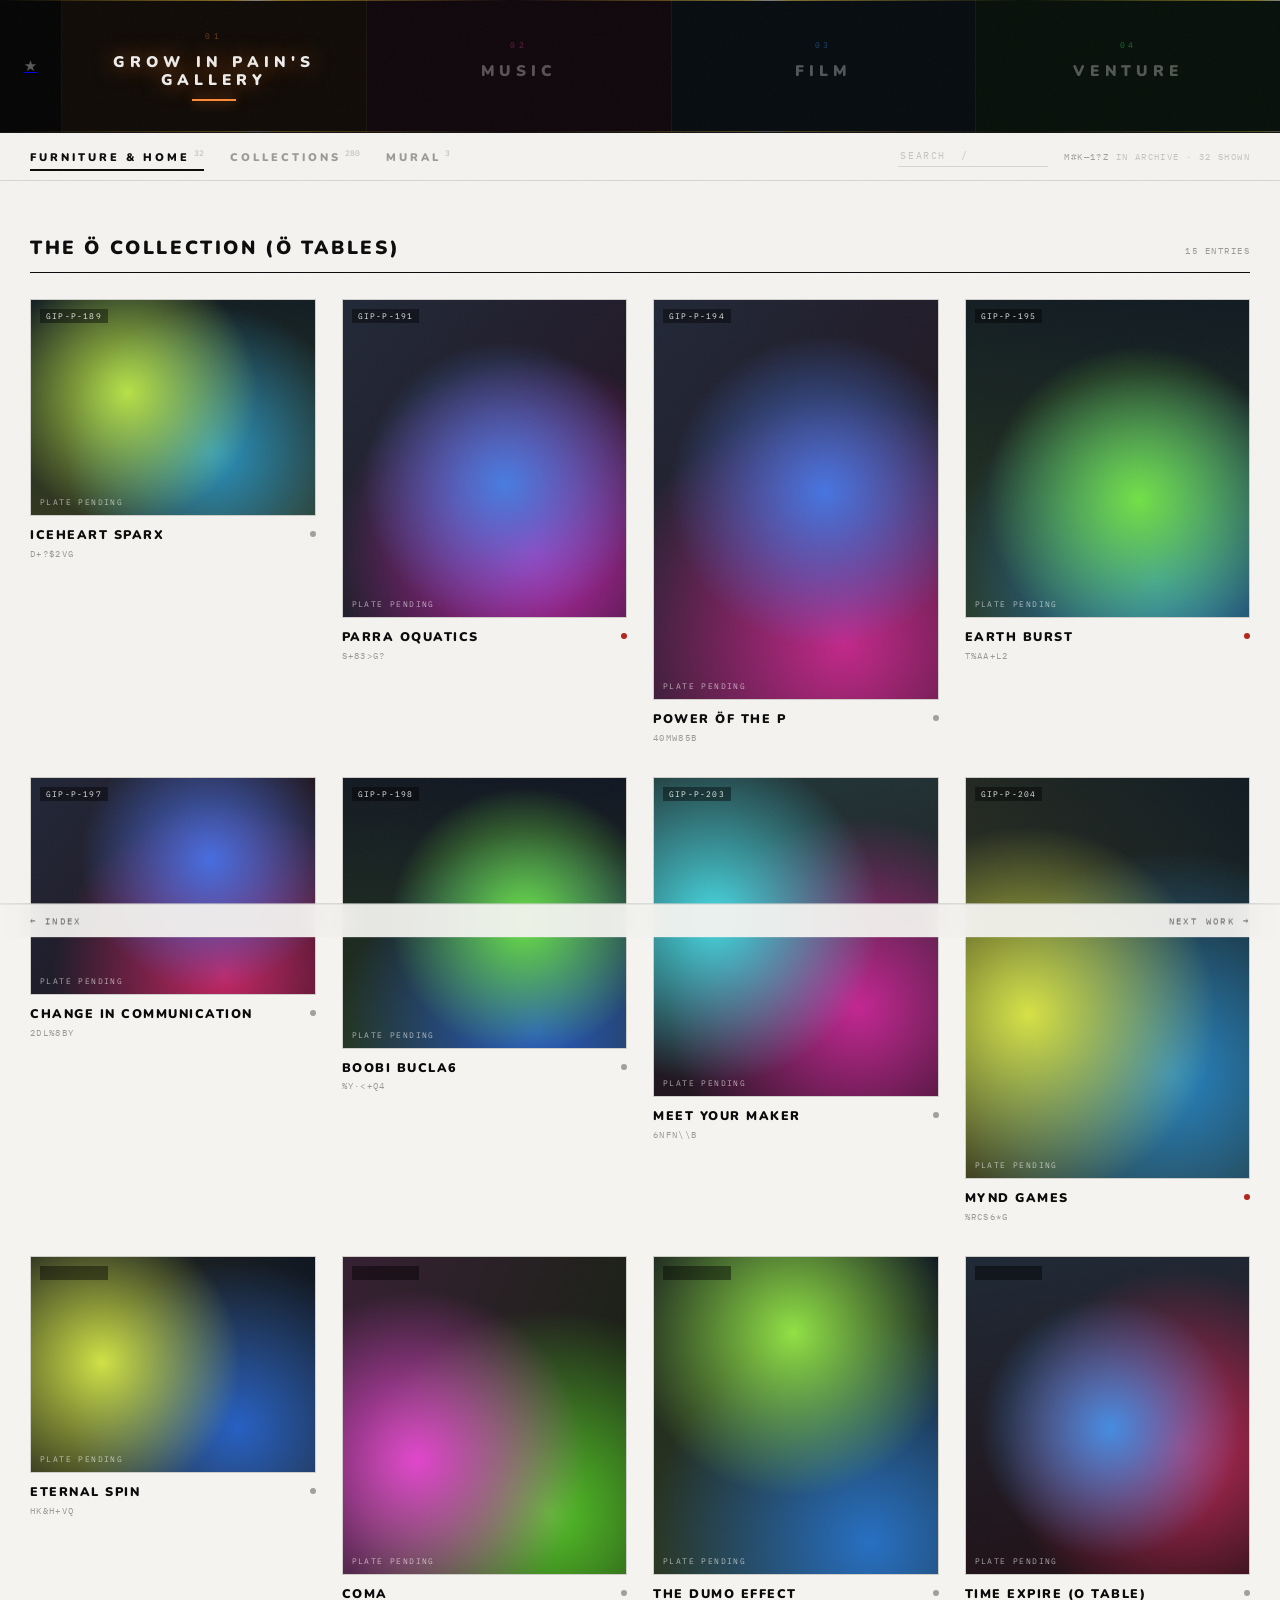
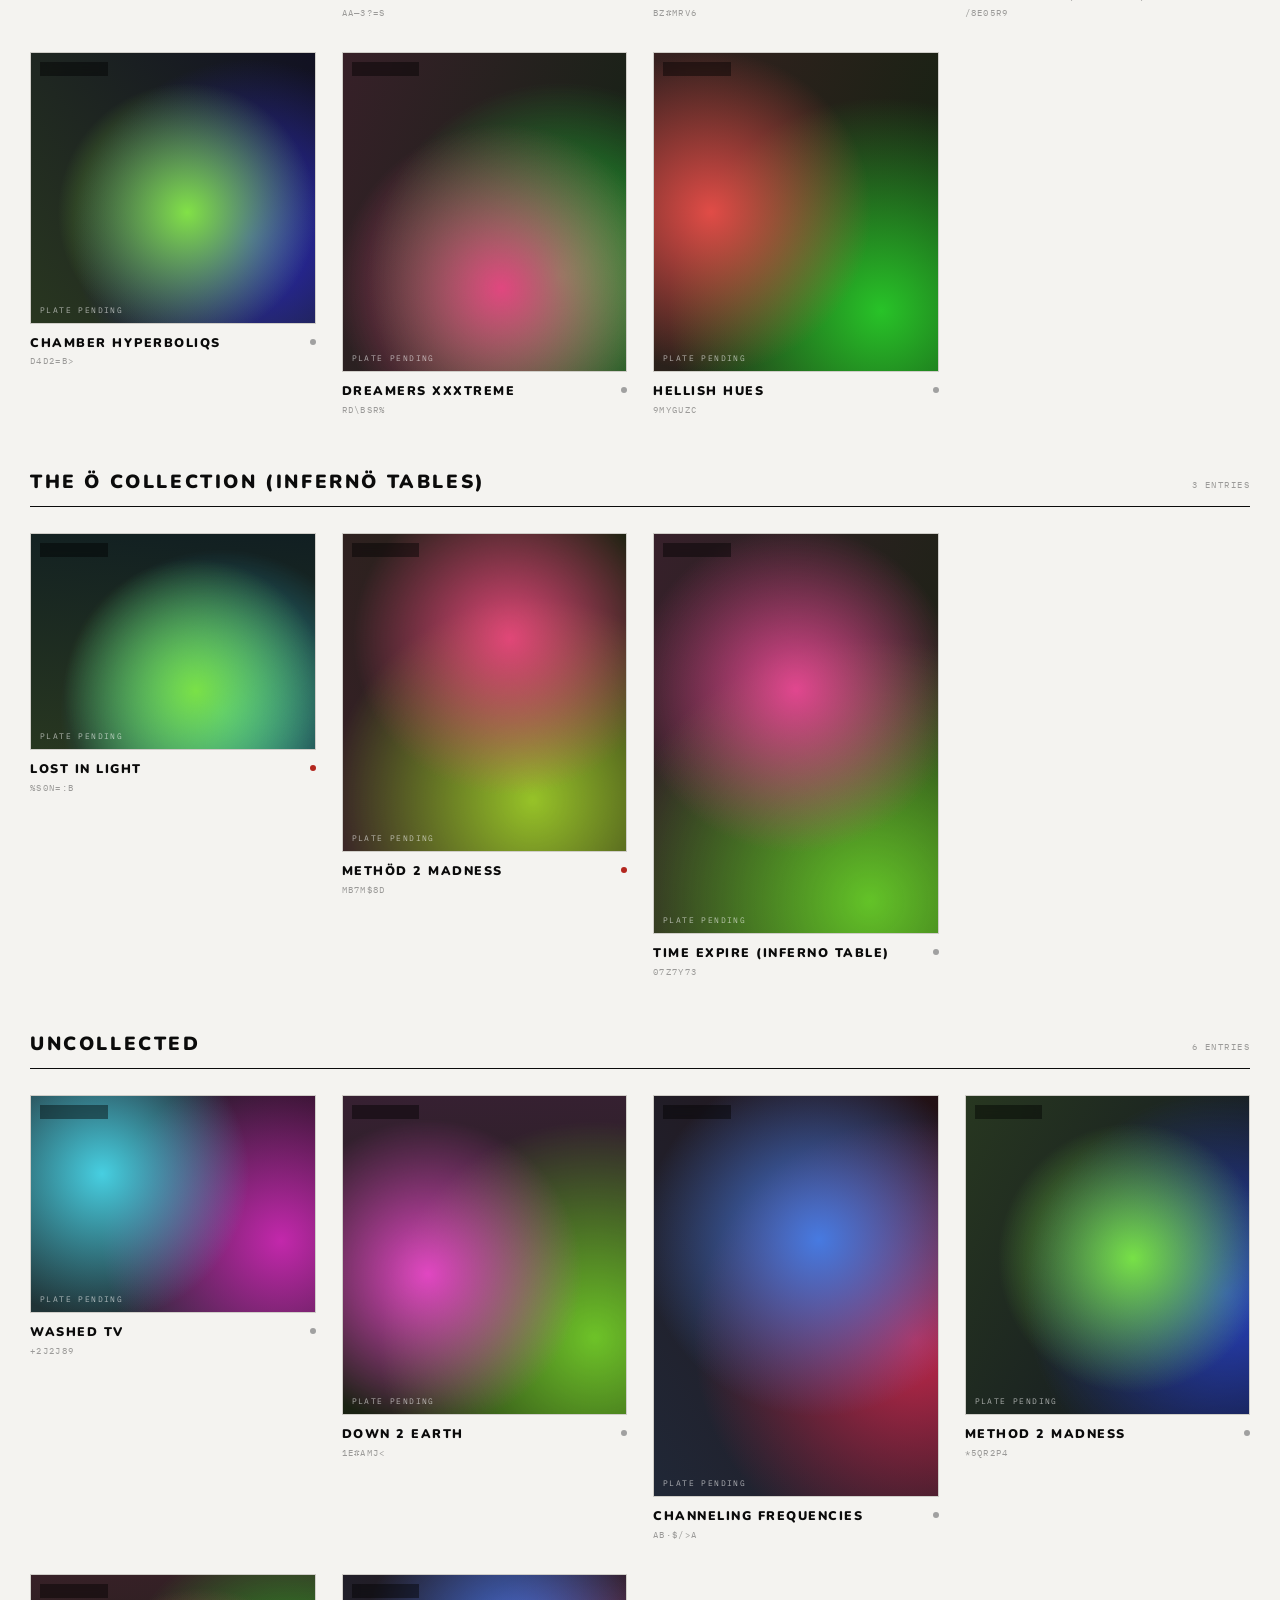
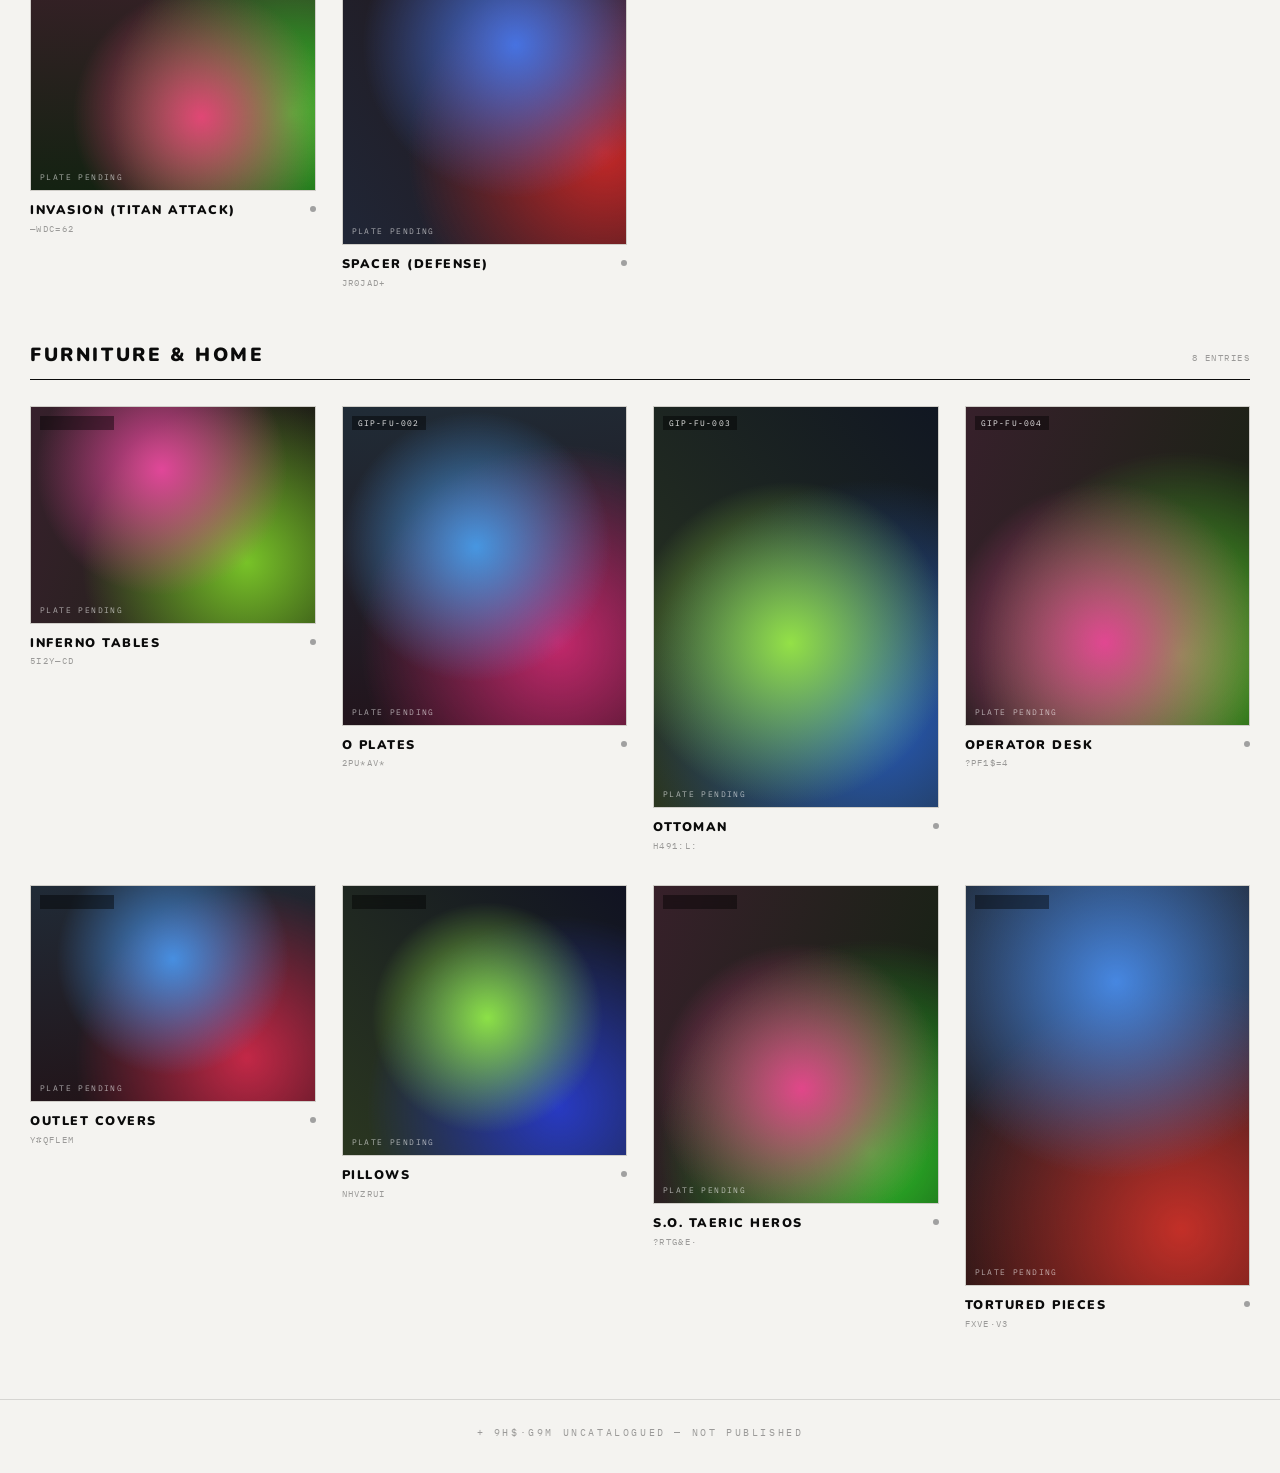
==== archive.html @ 35c2ad62 "Archive: load the real 304-work painting catalogue Replaces the folder-derived guesses with the actu" ====
<!DOCTYPE html>
<html lang="en">
<head>
<meta charset="UTF-8" />
<meta name="viewport" content="width=device-width, initial-scale=1.0"/>
<link rel="icon" type="image/svg+xml" href="data:image/svg+xml,<svg xmlns='http://www.w3.org/2000/svg' viewBox='0 0 100 100'><text y='.9em' font-size='90'>🦇</text></svg>">
<title>Stars* · Archive</title>
<link rel="preconnect" href="https://fonts.googleapis.com">
<link href="https://fonts.googleapis.com/css2?family=Nunito:wght@700;800;900&family=IBM+Plex+Mono:wght@400;500;600&display=swap" rel="stylesheet">
<style>
*,*::before,*::after{margin:0;padding:0;box-sizing:border-box}

:root{
  --paper:#f4f3f0; --paper-2:#eceae5;
  --ink:#0b0b0b; --ink-60:rgba(11,11,11,.6); --ink-38:rgba(11,11,11,.38);
  --ink-20:rgba(11,11,11,.2); --rule:rgba(11,11,11,.13);
  --black:#050505;
  --blue:#3b9eff; --orange:#ff8c3b; --sgreen:#39ff6e; --pink:#ff3b9a; --yellow:#ffd23b;
  --available:#0a7d3a; --sold:#b3261e; --personal:#0b0b0b;
  --nfs:#5d5d5d; --sealed:#6b4fd8; --unknown:#a0a0a0;
  --mono:'IBM Plex Mono',ui-monospace,SFMono-Regular,Menlo,Consolas,monospace;
  --sans:'Nunito',system-ui,sans-serif;
  /* Content cap — the band stays full-bleed, everything else is held to a
     readable measure so wide displays don't strand the grid in dead space. */
  --maxw:1720px;
}
html{scroll-behavior:smooth}
body{background:var(--paper);color:var(--ink);font-family:var(--sans);-webkit-font-smoothing:antialiased;overflow-x:hidden}
body::after{
  content:'';position:fixed;inset:0;z-index:9999;pointer-events:none;opacity:.035;
  background-image:url("data:image/svg+xml,%3Csvg xmlns='http://www.w3.org/2000/svg' width='140' height='140'%3E%3Cfilter id='n'%3E%3CfeTurbulence type='fractalNoise' baseFrequency='.85' numOctaves='3'/%3E%3C/filter%3E%3Crect width='140' height='140' filter='url(%23n)'/%3E%3C/svg%3E");
}
.mono{font-family:var(--mono);font-variant-ligatures:none}

/* ══════════════════════════════════════
   SECTION BAND — home-screen submenu language
══════════════════════════════════════ */
.band{
  position:sticky;top:0;z-index:500;display:flex;background:var(--black);
  border-bottom:1px solid rgba(255,255,255,.06);
}
.band::before,.band::after{
  content:'';position:absolute;left:0;right:0;height:1px;pointer-events:none;
  background:linear-gradient(90deg,transparent 0%,var(--yellow) 45%,rgba(255,255,255,.95) 50%,var(--yellow) 55%,transparent 100%);
  background-size:40% 100%;animation:trace 4s linear infinite;opacity:.5;
}
.band::before{top:0}
.band::after{bottom:0;animation-direction:reverse;opacity:.28}
@keyframes trace{0%{background-position:-60% 0}100%{background-position:160% 0}}

.bk{
  flex:1;height:132px;position:relative;cursor:pointer;overflow:hidden;
  display:flex;flex-direction:column;align-items:center;justify-content:center;
  border-right:1px solid rgba(255,255,255,.05);
  transition:flex .5s cubic-bezier(.16,1,.3,1),background .4s,box-shadow .4s,height .4s cubic-bezier(.16,1,.3,1);
}
.bk:last-child{border-right:none}
.bk:hover{flex:1.35}
.bk-home{flex:0 0 62px;border-right:1px solid rgba(255,255,255,.05)}
.bk-home:hover{flex:0 0 62px}
.bk-star{font-size:15px;color:rgba(255,255,255,.34);transition:color .3s,text-shadow .3s}
.bk-home:hover .bk-star{color:#fff;text-shadow:0 0 14px rgba(255,255,255,.7)}

.bk-num{
  font-family:var(--mono);font-size:8px;letter-spacing:3.4px;margin-bottom:9px;
  transition:opacity .3s,transform .4s;
}
.bk:hover .bk-num,.band.compact .bk-num{opacity:0;transform:translateY(-6px)}
.bk-title{
  font-family:var(--sans);font-weight:900;text-transform:uppercase;
  font-size:clamp(10px,1.25vw,17px);letter-spacing:clamp(2px,.42vw,6px);
  color:rgba(255,255,255,.3);text-align:center;padding:0 8px;line-height:1.2;
  transform:translateY(3px) scale(.96);
  transition:color .4s,text-shadow .4s,transform .4s,font-size .35s,letter-spacing .35s;
}
.bk:hover .bk-title{transform:none}
.bk-rule{
  width:0;height:2px;margin-top:11px;transition:width .45s cubic-bezier(.16,1,.3,1);
}
.bk:hover .bk-rule,.bk.on .bk-rule{width:44px}

.bk-node{position:absolute;width:5px;height:5px;border-radius:50%;opacity:0;transition:opacity .3s;pointer-events:none}
.bk:hover .bk-node{opacity:1;animation:nodePulse 1.4s ease-in-out infinite}
.bk-node.tl{top:10px;left:10px}.bk-node.tr{top:10px;right:10px}
.bk-node.bl{bottom:10px;left:10px}.bk-node.br{bottom:10px;right:10px}
@keyframes nodePulse{0%,100%{opacity:1;transform:scale(1)}50%{opacity:.25;transform:scale(.5)}}

/* per-section accents, mapped off the home palette */
.bk-gallery{background:rgba(255,140,59,.045)}
.bk-music  {background:rgba(255,59,154,.045)}
.bk-film   {background:rgba(59,158,255,.045)}
.bk-venture{background:rgba(57,255,110,.045)}
.bk-gallery:hover{background:rgba(255,140,59,.1);box-shadow:inset 0 0 60px rgba(255,140,59,.07),0 0 0 1px rgba(255,140,59,.26)}
.bk-music:hover  {background:rgba(255,59,154,.1);box-shadow:inset 0 0 60px rgba(255,59,154,.07),0 0 0 1px rgba(255,59,154,.26)}
.bk-film:hover   {background:rgba(59,158,255,.1);box-shadow:inset 0 0 60px rgba(59,158,255,.07),0 0 0 1px rgba(59,158,255,.26)}
.bk-venture:hover{background:rgba(57,255,110,.1);box-shadow:inset 0 0 60px rgba(57,255,110,.07),0 0 0 1px rgba(57,255,110,.26)}
.bk-gallery .bk-num,.bk-gallery .bk-node{color:rgba(255,140,59,.4);background:var(--orange);box-shadow:0 0 10px rgba(255,140,59,.6)}
.bk-music   .bk-num,.bk-music .bk-node  {color:rgba(255,59,154,.4);background:var(--pink);box-shadow:0 0 10px rgba(255,59,154,.6)}
.bk-film    .bk-num,.bk-film .bk-node   {color:rgba(59,158,255,.4);background:var(--blue);box-shadow:0 0 10px rgba(59,158,255,.6)}
.bk-venture .bk-num,.bk-venture .bk-node{color:rgba(57,255,110,.4);background:var(--sgreen);box-shadow:0 0 10px rgba(57,255,110,.6)}
.bk-num{background:none!important;box-shadow:none!important}
.bk-gallery .bk-rule{background:var(--orange);box-shadow:0 0 12px rgba(255,140,59,.7)}
.bk-music   .bk-rule{background:var(--pink);box-shadow:0 0 12px rgba(255,59,154,.7)}
.bk-film    .bk-rule{background:var(--blue);box-shadow:0 0 12px rgba(59,158,255,.7)}
.bk-venture .bk-rule{background:var(--sgreen);box-shadow:0 0 12px rgba(57,255,110,.7)}
.bk-gallery:hover .bk-title,.bk-gallery.on .bk-title{color:#fff;text-shadow:0 0 22px rgba(255,140,59,.65)}
.bk-music:hover   .bk-title,.bk-music.on .bk-title  {color:#fff;text-shadow:0 0 22px rgba(255,59,154,.65)}
.bk-film:hover    .bk-title,.bk-film.on .bk-title   {color:#fff;text-shadow:0 0 22px rgba(59,158,255,.65)}
.bk-venture:hover .bk-title,.bk-venture.on .bk-title{color:#fff;text-shadow:0 0 22px rgba(57,255,110,.65)}
.bk.on .bk-title{color:rgba(255,255,255,.92)}

/* collapsed while browsing */
.band.compact .bk{height:52px}
.band.compact .bk-title{font-size:clamp(9px,.85vw,11px);letter-spacing:clamp(1.6px,.3vw,3.4px);transform:none}
.band.compact .bk-rule{margin-top:6px}

/* ══════════════════════════════════════
   SUB-NAV
══════════════════════════════════════ */
.subnav{
  position:sticky;z-index:420;background:rgba(244,243,240,.94);
  backdrop-filter:blur(14px);-webkit-backdrop-filter:blur(14px);
  border-bottom:1px solid var(--rule);
  display:flex;align-items:center;gap:26px;flex-wrap:wrap;
  /* centred to the same measure as the content without needing a wrapper */
  padding:11px max(30px,calc((100% - var(--maxw))/2 + 30px));
}
.sn-tab{
  appearance:none;border:0;background:transparent;cursor:pointer;
  font-family:var(--sans);font-size:11px;font-weight:900;letter-spacing:3px;
  text-transform:uppercase;color:var(--ink-38);padding:4px 0;position:relative;transition:color .25s;
}
.sn-tab:hover{color:var(--ink-60)}
.sn-tab.on{color:var(--ink)}
.sn-tab.on::after{content:'';position:absolute;left:0;right:0;bottom:-2px;height:2px;background:var(--ink)}
.sn-tab .sn-n{font-family:var(--mono);font-size:8px;vertical-align:super;margin-left:4px;color:var(--ink-20);font-weight:500;letter-spacing:0}
.sn-right{margin-left:auto;display:flex;align-items:center;gap:16px}
#search{
  appearance:none;background:transparent;border:0;border-bottom:1px solid var(--rule);
  font-family:var(--mono);font-size:10px;letter-spacing:1.2px;color:var(--ink);
  padding:4px 2px;width:150px;outline:none;transition:border-color .25s;
}
#search:focus{border-bottom-color:var(--ink)}
#search::placeholder{color:var(--ink-20);text-transform:uppercase;letter-spacing:1.6px}
.sn-count{font-family:var(--mono);font-size:9px;letter-spacing:1.4px;color:var(--ink-20);text-transform:uppercase;white-space:nowrap}

/* ══════════════════════════════════════
   GALLERY GRID
══════════════════════════════════════ */
.view{display:none}
.view.on{display:block}
.collection-block{padding:0 30px;margin:54px auto 0;max-width:var(--maxw)}
.cb-head{display:flex;align-items:baseline;gap:16px;padding-bottom:11px;border-bottom:1px solid var(--ink);margin-bottom:26px}
.cb-title{font-size:19px;font-weight:900;letter-spacing:2.6px;text-transform:uppercase}
.cb-meta{font-family:var(--mono);font-size:9px;letter-spacing:1.5px;color:var(--ink-38);text-transform:uppercase;margin-left:auto;white-space:nowrap}
.grid{display:grid;grid-template-columns:repeat(12,1fr);gap:34px 26px;align-items:start}
.card{grid-column:span 3;cursor:pointer;position:relative;opacity:0;transform:translateY(18px);
  transition:opacity .7s cubic-bezier(.16,1,.3,1),transform .7s cubic-bezier(.16,1,.3,1)}
.card.in{opacity:1;transform:none}
.card-frame{position:relative;width:100%;overflow:hidden;background:var(--paper-2);border:1px solid var(--rule)}
.card-frame::before{content:'';display:block;padding-bottom:112%}
.card:nth-child(4n+1) .card-frame::before{padding-bottom:76%}
.card:nth-child(5n+3) .card-frame::before{padding-bottom:141%}
.card:nth-child(7n+6) .card-frame::before{padding-bottom:95%}
.card-ph{position:absolute;inset:0;transition:transform 1.1s cubic-bezier(.16,1,.3,1)}
.card:hover .card-ph{transform:scale(1.045)}
.card-img{position:absolute;inset:0;width:100%;height:100%;object-fit:cover;transition:transform 1.1s cubic-bezier(.16,1,.3,1),filter .5s;filter:grayscale(.18)}
.card:hover .card-img{transform:scale(1.045);filter:grayscale(0)}
.ph-tag{position:absolute;left:9px;bottom:8px;font-family:var(--mono);font-size:7.5px;letter-spacing:1.4px;color:rgba(255,255,255,.62);text-transform:uppercase}
.card-cat{position:absolute;top:9px;left:9px;font-family:var(--mono);font-size:8px;letter-spacing:1.2px;color:rgba(255,255,255,.9);background:rgba(0,0,0,.42);padding:2px 6px;backdrop-filter:blur(4px)}
.card-body{padding-top:11px;display:flex;align-items:flex-start;gap:10px}
.card-title{font-size:12.5px;font-weight:900;letter-spacing:1.5px;text-transform:uppercase;line-height:1.35;flex:1}
.card-sub{font-family:var(--mono);font-size:8.5px;letter-spacing:1.3px;color:var(--ink-38);text-transform:uppercase;margin-top:4px}
.dot{width:6px;height:6px;border-radius:50%;flex-shrink:0;margin-top:4px}
.s-available{background:var(--available)}.s-sold{background:var(--sold)}
.s-personal{background:var(--personal)}.s-nfs{background:var(--nfs)}
.s-sealed{background:var(--sealed)}.s-unknown{background:var(--unknown)}
.uncat{margin:70px auto 0;max-width:var(--maxw);padding:26px 30px 34px;border-top:1px solid var(--rule);text-align:center;
  font-family:var(--mono);font-size:10px;letter-spacing:2.6px;text-transform:uppercase;color:var(--ink-38)}
.uncat b{color:var(--ink);font-weight:600}
.empty{padding:90px 30px;text-align:center;font-family:var(--mono);font-size:11px;letter-spacing:2.4px;text-transform:uppercase;color:var(--ink-38)}

/* ══════════════════════════════════════
   MUSIC
══════════════════════════════════════ */
.m-wrap{padding:0 30px 60px;max-width:var(--maxw);margin:0 auto}
.m-head{margin-top:54px;padding-bottom:11px;border-bottom:1px solid var(--ink);display:flex;align-items:baseline;gap:14px}
.m-head h2{font-size:19px;font-weight:900;letter-spacing:2.6px;text-transform:uppercase}
.m-head span{font-family:var(--mono);font-size:9px;letter-spacing:1.5px;color:var(--ink-38);text-transform:uppercase;margin-left:auto}
.m-grid{display:grid;grid-template-columns:repeat(auto-fill,minmax(230px,1fr));gap:28px 22px;margin-top:26px}
.rel{cursor:pointer;opacity:0;transform:translateY(16px);
  transition:opacity .7s cubic-bezier(.16,1,.3,1),transform .7s cubic-bezier(.16,1,.3,1)}
.rel.in{opacity:1;transform:none}
.rel-art{position:relative;width:100%;overflow:hidden;background:var(--paper-2);border:1px solid var(--rule)}
.rel-art::before{content:'';display:block;padding-bottom:100%}
.rel-art img{position:absolute;inset:0;width:100%;height:100%;object-fit:cover;transition:transform 1s cubic-bezier(.16,1,.3,1),filter .45s;filter:grayscale(.2)}
.rel:hover .rel-art img{transform:scale(1.05);filter:grayscale(0)}
.rel-ov{position:absolute;inset:0;background:rgba(0,0,0,.55);opacity:0;transition:opacity .35s;
  display:flex;align-items:center;justify-content:center;backdrop-filter:blur(2px)}
.rel:hover .rel-ov{opacity:1}
.rel-cta{font-family:var(--mono);font-size:9.5px;letter-spacing:2.6px;color:#fff;text-transform:uppercase}
.rel-body{padding-top:11px;display:flex;align-items:flex-start;gap:9px}
.rel-t{font-size:12.5px;font-weight:900;letter-spacing:1.2px;text-transform:uppercase;line-height:1.35;flex:1}
.rel-s{font-family:var(--mono);font-size:8.5px;letter-spacing:1.3px;color:var(--ink-38);text-transform:uppercase;margin-top:4px}
/* featured player */
.feat{margin-top:24px}
.feat-frame{position:relative;width:100%;background:#000;border:1px solid var(--rule);overflow:hidden}
.feat-frame::before{content:'';display:block;padding-bottom:56.25%}
.feat-frame iframe{position:absolute;inset:0;width:100%;height:100%;border:0}
.feat-body{display:flex;align-items:flex-end;gap:20px;padding-top:14px;flex-wrap:wrap}
.feat-t{font-size:clamp(18px,2.2vw,28px);font-weight:900;letter-spacing:1.6px;text-transform:uppercase;line-height:1.1}
.feat-s{font-family:var(--mono);font-size:9.5px;letter-spacing:2px;color:var(--ink-38);text-transform:uppercase;margin-top:7px}
.feat-out{text-decoration:none;border:1px solid var(--ink);color:var(--ink);padding:10px 18px;
  font-size:9.5px;letter-spacing:2.4px;text-transform:uppercase;white-space:nowrap;transition:all .25s}
.feat-out:hover{background:var(--ink);color:var(--paper)}
.rel-art.vid::before{padding-bottom:56.25%}

/* ══════════════════════════════════════
   FILM — video-led
══════════════════════════════════════ */
.f-wrap{padding:0 30px 70px;max-width:var(--maxw);margin:0 auto}
.f-lead{margin-top:44px;cursor:pointer;opacity:0;transform:translateY(18px);
  transition:opacity .8s cubic-bezier(.16,1,.3,1),transform .8s cubic-bezier(.16,1,.3,1)}
.f-lead.in{opacity:1;transform:none}
.f-screen{position:relative;width:100%;overflow:hidden;background:#000;border:1px solid var(--rule)}
.f-screen::before{content:'';display:block;padding-bottom:46%}
.f-screen .ph{position:absolute;inset:0;transition:transform 1.2s cubic-bezier(.16,1,.3,1)}
.f-lead:hover .f-screen .ph{transform:scale(1.03)}
.f-screen::after{content:'';position:absolute;inset:0;pointer-events:none;
  background:linear-gradient(180deg,rgba(0,0,0,.1) 0%,transparent 34%,rgba(0,0,0,.72) 100%)}
.f-play{position:absolute;left:50%;top:50%;transform:translate(-50%,-50%);z-index:3;
  width:66px;height:66px;border-radius:50%;border:1px solid rgba(255,255,255,.6);
  display:flex;align-items:center;justify-content:center;color:#fff;font-size:15px;
  backdrop-filter:blur(3px);background:rgba(0,0,0,.22);transition:transform .35s,background .35s}
.f-lead:hover .f-play{transform:translate(-50%,-50%) scale(1.09);background:rgba(0,0,0,.4)}
.f-cap{position:absolute;left:26px;right:26px;bottom:22px;z-index:3;display:flex;align-items:flex-end;gap:18px;flex-wrap:wrap}
.f-cap-t{font-size:clamp(20px,2.6vw,34px);font-weight:900;letter-spacing:1.4px;text-transform:uppercase;color:#fff;line-height:1.05;text-shadow:0 2px 26px rgba(0,0,0,.6)}
.f-cap-s{font-family:var(--mono);font-size:9px;letter-spacing:2.2px;color:rgba(255,255,255,.66);text-transform:uppercase;margin-top:8px}
.f-rows{margin-top:44px;border-top:1px solid var(--ink)}
.f-row{display:grid;grid-template-columns:230px 1fr auto;gap:22px;align-items:center;
  padding:16px 0;border-bottom:1px solid var(--rule);cursor:pointer;
  opacity:0;transform:translateY(14px);
  transition:opacity .7s cubic-bezier(.16,1,.3,1),transform .7s cubic-bezier(.16,1,.3,1),background .3s}
.f-row.in{opacity:1;transform:none}
.f-row:hover{background:rgba(11,11,11,.03)}
.f-thumb{position:relative;width:100%;overflow:hidden;background:#000;border:1px solid var(--rule)}
.f-thumb::before{content:'';display:block;padding-bottom:56.25%}
.f-thumb .ph{position:absolute;inset:0;transition:transform 1s cubic-bezier(.16,1,.3,1)}
.f-row:hover .f-thumb .ph{transform:scale(1.06)}
.f-meta-t{font-size:15px;font-weight:900;letter-spacing:1.8px;text-transform:uppercase;line-height:1.3}
.f-meta-s{font-family:var(--mono);font-size:9px;letter-spacing:1.6px;color:var(--ink-38);text-transform:uppercase;margin-top:6px}
.f-id{font-family:var(--mono);font-size:8.5px;letter-spacing:1.4px;color:var(--ink-20);white-space:nowrap}
@media(max-width:640px){
  .f-row{grid-template-columns:120px 1fr;gap:14px}
  .f-id{display:none}
  .f-wrap{padding-left:18px;padding-right:18px}
}

.vid-slot{
  border:1px dashed var(--rule);display:flex;align-items:center;justify-content:center;
  text-align:center;padding:34px 18px;font-family:var(--mono);font-size:9px;
  letter-spacing:1.8px;text-transform:uppercase;color:var(--ink-20);min-height:150px;
}
.m-out{
  margin-top:30px;display:inline-flex;align-items:center;gap:10px;text-decoration:none;
  border:1px solid var(--ink);color:var(--ink);padding:12px 22px;
  font-family:var(--mono);font-size:10px;letter-spacing:2.6px;text-transform:uppercase;transition:all .25s;
}
.m-out:hover{background:var(--ink);color:var(--paper)}

/* ══════════════════════════════════════
   VENTURE — dark landing
══════════════════════════════════════ */
#view-venture{background:var(--black);color:#f0f0f0;min-height:100vh}
.v-hero{padding:100px 30px 74px;text-align:center;position:relative;overflow:hidden;border-bottom:1px solid rgba(255,255,255,.07)}
.v-hero::before{content:'';position:absolute;inset:0;
  background:radial-gradient(ellipse at 50% 0%,rgba(57,255,110,.11) 0%,transparent 62%);pointer-events:none}
.v-kicker{font-family:var(--mono);font-size:9px;letter-spacing:5px;color:rgba(57,255,110,.7);text-transform:uppercase;margin-bottom:20px}
.v-name{font-size:clamp(30px,7vw,86px);font-weight:900;letter-spacing:clamp(2px,.9vw,12px);text-transform:uppercase;line-height:.98;color:#fff;
  text-shadow:0 0 46px rgba(57,255,110,.28)}
.v-sub{font-family:var(--mono);font-size:10px;letter-spacing:3.4px;color:rgba(255,255,255,.34);text-transform:uppercase;margin-top:20px}
.v-stat{max-width:600px;margin:36px auto 0;font-family:var(--mono);font-size:12px;line-height:2;color:rgba(255,255,255,.5)}
.v-lines{padding:70px 30px 30px;max-width:var(--maxw);margin:0 auto}
.v-lines-h{display:flex;align-items:baseline;gap:14px;padding-bottom:11px;border-bottom:1px solid rgba(255,255,255,.16);margin-bottom:30px}
.v-lines-h h2{font-size:17px;font-weight:900;letter-spacing:3px;text-transform:uppercase;color:#fff}
.v-lines-h span{font-family:var(--mono);font-size:9px;letter-spacing:1.6px;color:rgba(255,255,255,.3);text-transform:uppercase;margin-left:auto}
.v-grid{display:grid;grid-template-columns:repeat(auto-fill,minmax(220px,1fr));gap:16px}
.v-line{
  position:relative;border:1px solid rgba(255,255,255,.1);padding:26px 20px;cursor:pointer;overflow:hidden;
  transition:border-color .35s,background .35s,transform .35s cubic-bezier(.16,1,.3,1);
  opacity:0;transform:translateY(16px);
}
.v-line.in{opacity:1;transform:none}
.v-line:hover{border-color:rgba(57,255,110,.5);background:rgba(57,255,110,.05);transform:translateY(-3px)}
.v-line-n{font-family:var(--mono);font-size:8px;letter-spacing:2.4px;color:rgba(57,255,110,.45);margin-bottom:12px}
.v-line-t{font-size:15px;font-weight:900;letter-spacing:2px;text-transform:uppercase;color:rgba(255,255,255,.86);line-height:1.25}
.v-line-s{font-family:var(--mono);font-size:8.5px;letter-spacing:1.4px;color:rgba(255,255,255,.28);text-transform:uppercase;margin-top:9px}
.v-foot{padding:60px 30px 90px;text-align:center;border-top:1px solid rgba(255,255,255,.07);margin-top:56px}
.v-foot-k{font-family:var(--mono);font-size:9px;letter-spacing:3.4px;color:rgba(255,255,255,.3);text-transform:uppercase;margin-bottom:18px}
.v-cta{
  appearance:none;cursor:pointer;background:transparent;border:1px solid rgba(57,255,110,.55);color:var(--sgreen);
  font-family:var(--mono);font-size:11px;letter-spacing:3.4px;text-transform:uppercase;padding:15px 34px;transition:all .28s;
}
.v-cta:hover{background:rgba(57,255,110,.1);box-shadow:0 0 30px rgba(57,255,110,.24)}

/* ══════════════════════════════════════
   WORK VIEW
══════════════════════════════════════ */
.work{min-height:100vh;padding:0 0 40px;border-bottom:1px solid var(--rule);
  display:grid;grid-template-columns:1fr 330px;max-width:var(--maxw);margin:0 auto}
.work-plates{padding:44px 34px 0 30px;display:flex;flex-direction:column;gap:26px}
.plate{width:100%;background:var(--paper-2);border:1px solid var(--rule);position:relative;overflow:hidden;
  opacity:0;transform:translateY(26px);
  transition:opacity .9s cubic-bezier(.16,1,.3,1),transform .9s cubic-bezier(.16,1,.3,1)}
.plate.in{opacity:1;transform:none}
.plate::before{content:'';display:block;padding-bottom:74%}
.plate.tall::before{padding-bottom:128%}
.plate-ph{position:absolute;inset:0}
.plate-n{position:absolute;left:12px;bottom:10px;font-family:var(--mono);font-size:8px;letter-spacing:1.6px;color:rgba(255,255,255,.6);text-transform:uppercase}
.dossier{position:sticky;top:150px;padding:44px 30px 0 0;align-self:start;max-height:calc(100vh - 165px);overflow-y:auto;scrollbar-width:thin}
.dossier::-webkit-scrollbar{width:3px}
.dossier::-webkit-scrollbar-thumb{background:var(--ink-20)}
.d-cat{font-family:var(--mono);font-size:9px;letter-spacing:2.4px;color:var(--ink-38);text-transform:uppercase;margin-bottom:12px}
.d-title{font-size:30px;font-weight:900;letter-spacing:1.2px;text-transform:uppercase;line-height:1.06;margin-bottom:7px}
.d-series{font-family:var(--mono);font-size:9.5px;letter-spacing:2px;color:var(--ink-60);text-transform:uppercase;margin-bottom:24px}
.d-status{display:inline-flex;align-items:center;gap:8px;margin-bottom:26px;font-family:var(--mono);font-size:9px;
  letter-spacing:2px;text-transform:uppercase;border:1px solid var(--rule);padding:5px 12px;border-radius:40px}
.d-rows{border-top:1px solid var(--ink)}
.d-row{display:grid;grid-template-columns:96px 1fr;gap:12px;padding:9px 0;border-bottom:1px solid var(--rule);align-items:baseline}
.d-k{font-family:var(--mono);font-size:8px;letter-spacing:1.6px;color:var(--ink-38);text-transform:uppercase}
.d-v{font-family:var(--mono);font-size:10.5px;letter-spacing:.9px;color:var(--ink);word-break:break-word}
.d-v.is-unknown{color:var(--unknown)}
.d-v.is-sealed{color:var(--sealed)}
.d-contrib{margin-top:26px;padding-top:16px;border-top:1px solid var(--rule)}
.d-contrib-k{font-family:var(--mono);font-size:8px;letter-spacing:1.8px;color:var(--ink-38);text-transform:uppercase;margin-bottom:9px}
.d-contrib-list{display:flex;flex-wrap:wrap;gap:6px}
.contrib{font-family:var(--mono);font-size:9px;letter-spacing:1.1px;border:1px solid var(--rule);padding:3px 9px;border-radius:40px;color:var(--ink-60)}
.d-inquire{margin-top:30px;width:100%;appearance:none;cursor:pointer;background:var(--ink);color:var(--paper);
  border:1px solid var(--ink);font-family:var(--mono);font-size:10px;letter-spacing:3.4px;text-transform:uppercase;padding:14px;transition:all .25s}
.d-inquire:hover{background:transparent;color:var(--ink)}
.scroll-hint{grid-column:1/-1;text-align:center;padding:26px 0 0;font-family:var(--mono);font-size:8.5px;letter-spacing:2.6px;color:var(--ink-20);text-transform:uppercase}
.loading{padding:60px;text-align:center;font-family:var(--mono);font-size:9px;letter-spacing:3px;color:var(--ink-38);text-transform:uppercase}
.backbar{position:fixed;left:0;right:0;bottom:0;z-index:380;display:flex;align-items:center;justify-content:space-between;gap:14px;
  padding:11px 30px;background:rgba(244,243,240,.94);backdrop-filter:blur(14px);-webkit-backdrop-filter:blur(14px);
  border-top:1px solid var(--rule);transform:translateY(110%);transition:transform .45s cubic-bezier(.16,1,.3,1)}
body.in-work .backbar{transform:none}
.bb-btn{appearance:none;border:0;background:transparent;cursor:pointer;font-family:var(--mono);font-size:9px;letter-spacing:2.4px;text-transform:uppercase;color:var(--ink-60);transition:color .2s}
.bb-btn:hover{color:var(--ink)}
.bb-pos{font-family:var(--mono);font-size:9px;letter-spacing:1.8px;color:var(--ink-38)}

/* ══════════════════════════════════════
   INQUIRY
══════════════════════════════════════ */
.inq-ov{position:fixed;inset:0;z-index:900;display:flex;align-items:center;justify-content:center;
  background:rgba(244,243,240,.86);backdrop-filter:blur(16px);-webkit-backdrop-filter:blur(16px);
  opacity:0;pointer-events:none;transition:opacity .4s;padding:20px}
.inq-ov.on{opacity:1;pointer-events:auto}
.inq{width:430px;max-width:100%;max-height:90vh;overflow-y:auto;background:var(--paper);border:1px solid var(--ink);padding:34px 32px;
  animation:inqIn .55s cubic-bezier(.16,1,.3,1) both}
@keyframes inqIn{from{opacity:0;transform:translateY(18px) scale(.985)}to{opacity:1;transform:none}}
.inq-k{font-family:var(--mono);font-size:8.5px;letter-spacing:2.4px;color:var(--ink-38);text-transform:uppercase;margin-bottom:8px}
.inq-title{font-size:19px;font-weight:900;letter-spacing:2px;text-transform:uppercase;margin-bottom:5px}
.inq-ref{font-family:var(--mono);font-size:9.5px;letter-spacing:1.6px;color:var(--ink-60);margin-bottom:22px}
.inq-f{display:flex;flex-direction:column;gap:12px}
.inq-in,.inq-ta{width:100%;appearance:none;background:transparent;border:1px solid var(--rule);
  font-family:var(--mono);font-size:11px;letter-spacing:.6px;color:var(--ink);padding:11px 13px;outline:none;transition:border-color .25s}
.inq-in:focus,.inq-ta:focus{border-color:var(--ink)}
.inq-in::placeholder,.inq-ta::placeholder{color:var(--ink-20);text-transform:uppercase;font-size:9.5px;letter-spacing:1.4px}
.inq-ta{resize:vertical;min-height:82px}
@media(max-width:768px){.inq-in,.inq-ta{font-size:16px}}
.inq-send{appearance:none;cursor:pointer;background:var(--ink);color:var(--paper);border:1px solid var(--ink);
  font-family:var(--mono);font-size:10px;letter-spacing:3.2px;text-transform:uppercase;padding:13px;transition:all .25s;margin-top:4px}
.inq-send:hover{background:transparent;color:var(--ink)}
.inq-alt{margin-top:22px;padding-top:18px;border-top:1px solid var(--rule);text-align:center}
.inq-alt-k{font-family:var(--mono);font-size:8px;letter-spacing:2.2px;color:var(--ink-38);text-transform:uppercase;margin-bottom:9px}
.inq-tel{font-family:var(--mono);font-size:15px;letter-spacing:2.4px;color:var(--ink);text-decoration:none;font-weight:500;display:inline-block}
.inq-tel:hover{border-bottom:1px solid var(--ink)}
.inq-alt-sub{font-family:var(--mono);font-size:8px;letter-spacing:1.6px;color:var(--ink-20);text-transform:uppercase;margin-top:7px}
.inq-close{display:block;margin:20px auto 0;appearance:none;border:0;background:transparent;cursor:pointer;
  font-family:var(--mono);font-size:8.5px;letter-spacing:2.6px;text-transform:uppercase;color:var(--ink-20);transition:color .2s}
.inq-close:hover{color:var(--ink-60)}
.inq-done{display:none;text-align:center;padding:16px 0}
.inq-done-t{font-size:17px;font-weight:900;letter-spacing:2.4px;text-transform:uppercase;margin-bottom:8px}
.inq-done-s{font-family:var(--mono);font-size:9px;letter-spacing:1.8px;color:var(--ink-38);text-transform:uppercase}

/* ══════════════════════════════════════
   RESPONSIVE
══════════════════════════════════════ */
@media(max-width:1080px){
  .card{grid-column:span 4}
  .work{grid-template-columns:1fr}
  .dossier{position:static;max-height:none;padding:26px 30px 0;overflow:visible}
}
@media(max-width:640px){
  .bk{height:96px}
  .bk-home{flex:0 0 44px}.bk-home:hover{flex:0 0 44px}
  .band.compact .bk{height:46px}
  .subnav{padding:9px 18px;gap:16px}
  .sn-right{width:100%;margin-left:0}
  #search{width:100%}
  .collection-block{padding:0 18px;margin-top:38px}
  .grid{gap:24px 14px}
  .card,.card:nth-child(4n+1),.card:nth-child(5n+3){grid-column:span 6}
  .work-plates{padding:30px 18px 0}
  .dossier{padding:22px 18px 0}
  .d-title{font-size:23px}
  .backbar{padding:10px 18px}
  .m-wrap,.v-lines{padding-left:18px;padding-right:18px}
}
@media(prefers-reduced-motion:reduce){
  *{animation-duration:.01ms!important;transition-duration:.01ms!important}
  html{scroll-behavior:auto}
}
</style>
</head>
<body>

<nav class="band" id="band">
  <a class="bk bk-home" href="/home" aria-label="Home"><span class="bk-star">★</span></a>
</nav>

<div class="subnav" id="subnav">
  <div id="sn-tabs" style="display:flex;gap:26px;flex-wrap:wrap"></div>
  <div class="sn-right">
    <input id="search" type="text" placeholder="Search  /" autocomplete="off" spellcheck="false">
    <span class="sn-count mono" id="sn-count"></span>
  </div>
</div>

<main>
  <section class="view on" id="view-gallery"></section>
  <section class="view"    id="view-music"></section>
  <section class="view"    id="view-film"></section>
  <section class="view"    id="view-venture"></section>
  <section class="view"    id="view-work"></section>
</main>

<div class="backbar">
  <button class="bb-btn" id="bb-back">← Index</button>
  <span class="bb-pos mono" id="bb-pos"></span>
  <button class="bb-btn" id="bb-next">Next Work →</button>
</div>

<div class="inq-ov" id="inq-ov">
  <div class="inq">
    <div id="inq-form-wrap">
      <div class="inq-k">Private Inquiry</div>
      <div class="inq-title" id="inq-title">—</div>
      <div class="inq-ref mono" id="inq-ref">—</div>
      <form class="inq-f" id="inq-form" name="archive-inquiry" data-netlify="true">
        <input type="hidden" name="form-name" value="archive-inquiry">
        <input type="hidden" name="reference" id="inq-ref-field">
        <input class="inq-in mono" type="text"  name="name"  placeholder="Name" required>
        <input class="inq-in mono" type="email" name="email" placeholder="Email" required>
        <textarea class="inq-ta mono" name="message" placeholder="Your inquiry"></textarea>
        <button class="inq-send" type="submit">Send Inquiry</button>
      </form>
      <div class="inq-alt">
        <div class="inq-alt-k">Or text directly</div>
        <a class="inq-tel mono" id="inq-tel" href="#">— — —</a>
        <div class="inq-alt-sub">Text preferred · Calls secondary</div>
      </div>
    </div>
    <div class="inq-done" id="inq-done">
      <div class="inq-done-t">Received</div>
      <div class="inq-done-s">You will be contacted.</div>
    </div>
    <button class="inq-close" id="inq-close">[ Close ]</button>
  </div>
</div>

<script src="archive-data.js"></script>
<script>
/* ══════════════════════════════════════════════════════
   STARS* ARCHIVE

   Data honesty rule: a field is a real value, or null
   (genuinely UNKNOWN), or {sealed:'DATE'}. Nothing is
   invented — unknowns are unrecorded, not hidden.
══════════════════════════════════════════════════════ */

const SECTIONS = [
  { id:'gallery', label:"Grow In Pain's Gallery", cls:'bk-gallery' },
  { id:'music',   label:'Music',                  cls:'bk-music'   },
  { id:'film',    label:'Film',                   cls:'bk-film'    },
  { id:'venture', label:'Venture',                cls:'bk-venture' }
];

/* Gallery divides three ways. */
const GALLERY_GROUPS = [
  { id:'furniture',   label:'Furniture & Home' },
  { id:'collections', label:'Collections' },
  { id:'mural',       label:'Mural' }
];

const STATUSES = {
  available:{label:'Available',cls:'s-available'}, sold:{label:'Sold',cls:'s-sold'},
  personal:{label:'Personal Collection',cls:'s-personal'}, nfs:{label:'Not For Sale',cls:'s-nfs'},
  sealed:{label:'Sealed',cls:'s-sealed'}, unknown:{label:'Unknown',cls:'s-unknown'}
};

const CATALOGUE = [];

/* ── The catalogue proper: 304 works from the Notion export.
      Sold status and release dates are real. Everything not
      recorded stays UNKNOWN rather than being guessed at.
      Collector names and prices are deliberately withheld. ── */
PAINTINGS.forEach((p,i)=>{
  CATALOGUE.push({
    id:'GIP-P-'+String(i+1).padStart(3,'0'),
    title:p.n,
    series:null,
    collection:p.c,
    section:'gallery',
    group:p.g,
    medium:p.g==='furniture'?'furniture':'painting',
    /* "not sold" is not the same as "available" — we only know it hasn't sold */
    status:p.s?'sold':'unknown',
    date:p.d,
    materials:null, dimensions:null, edition:null,
    /* sold works sit with private owners; the owner is never named */
    location:p.s?'Private Collection':null,
    contributors:[],
    plates:2+(i%4)
  });
});

/* ── Skeleton, grouped the way the gallery now divides ── */
const SKELETON = [
  /* FURNITURE & HOME */
  ['InfernO Tables',      'furniture','Furniture & Home',null],
  ['O Plates',            'furniture','Furniture & Home',null],
  ['OttOman',             'furniture','Furniture & Home',null],
  ['Operator Desk',       'furniture','Furniture & Home',null],
  ['Outlet Covers',       'furniture','Furniture & Home',null],
  ['Pillows',             'furniture','Furniture & Home',null],
  ['S.O. Taeric Heros',   'furniture','Furniture & Home',null],
  ['Tortured Pieces',     'furniture','Furniture & Home',null],
  /* MURAL — not covered by the painting catalogue */
  ['XV Selects Mural',    'mural','Murals & Graffiti',null],
  ['12-4-2019',           'mural','Murals & Graffiti',2019],
  ['Murals & Graffiti',   'mural','Murals & Graffiti',null]
];
SKELETON.forEach((r,i)=>{
  CATALOGUE.push({
    id:'GIP-'+r[1].slice(0,2).toUpperCase()+'-'+String(i+1).padStart(3,'0'),
    title:r[0], series:null, collection:r[2], section:'gallery', group:r[1],
    medium:r[1]==='mural'?'mural':(r[1]==='collections'?'painting':'furniture'),
    status:'unknown', date:r[3]?String(r[3]):null, materials:null, dimensions:null,
    edition:null, location:null, contributors:[], plates:2+(i%4)
  });
});

/* ── FILM — exhibitions & tours, dated off the drive ── */
const FILMS = [
  ['DRIP Art Show','2025-07-22'],
  ['Phinal Phase bb Art Tour','2025-07-18'],
  ['Phurst Burst bb Art Tour','2025-07-18'],
  ['Blynd Reimagined (Still In XV)','2025-07-28']
];
FILMS.forEach((r,i)=>{
  CATALOGUE.push({
    id:'GIP-FI-'+String(i+1).padStart(3,'0'), title:r[0], series:null,
    collection:'Exhibitions & Tours', section:'film', group:'film', medium:'film',
    status:'nfs', date:r[1], materials:null, dimensions:null, edition:null,
    location:null, contributors:[], plates:2+(i%3)
  });
});

/* ── MUSIC — real releases, real untitled.stream links ── */
const RELEASES = {
  albums:[
    {t:'Heart of the Underworld', art:'assets/product9.jpg',  url:'https://untitled.stream/library/project/NQrbZCfBX8EdlnnKm7VXx', status:'Out Now'},
    {t:'Endless',                 art:'assets/product11.jpg', url:null, status:'Coming Soon'}
  ],
  singles:[
    {t:'Pussy Poppin',            art:'assets/product1.jpg',  url:'https://untitled.stream/buy/project/uSGiPOOatSAYuy0fGThNX',    status:'Out Now'},
    {t:'The Lust We Love',        art:'assets/product2.jpg',  url:'https://untitled.stream/library/project/9huV2PQNFV599EyUYhODA',status:'Out Now'},
    {t:'take it off',             art:'assets/product10.jpg', url:'https://untitled.stream/library/project/NZVMM3NKhydA7A3nemNxG',status:'Out Now'},
    {t:'Ghost In The City (1995)',art:'assets/product12.jpg', url:'https://untitled.stream/buy/project/JDEPnFXhxhSBSaxNSzElN',    status:'Out Now'},
    {t:'let it play out!!',       art:'assets/product13.jpg', url:'https://untitled.stream/buy/project/75hkHSf53LC6m9MoUdAtA',    status:'Out Now'},
    {t:'body skin2skin',          art:'assets/product14.jpg', url:null, status:'Coming Soon'}
  ],
  /* Newest first. Titles pulled from YouTube, not invented.
     The alias shift Baby Winbreaker → Stars* is real and worth showing. */
  videos:[
    {id:'1NRAE_fnEVo', t:'180',                                      artist:'Stars*',          year:null},
    {id:'PAjhtZWPA7c', t:'that place (where do all us go?)',         artist:'Stars*',          year:null},
    {id:'ZFxtdbmYbDs', t:'Tell Me You Love Me Before You Drive Away',artist:'Stars*',          year:null},
    {id:'A932zQ_TVTs', t:'Panther',                                  artist:'Stars*',          year:2024},
    {id:'blG58G3OlFk', t:"ALLISON'S LOVER BOY",                      artist:'Stars*',          year:2024},
    {id:'3nM8o8Q3Vuw', t:'BE BY YOU',                                artist:'Stars*',          year:2023},
    {id:'bzxuWUiyAI4', t:'DEAD OR ALIVE',                            artist:'Baby Winbreaker', year:2022},
    {id:'9Z8RtQh213k', t:'IMMEDIATELY',                              artist:'Baby Winbreaker', year:2022},
    {id:'iAamo2EVY48', t:'INSEYED',                                  artist:'Baby Winbreaker', year:2021},
    {id:'Zu1zqcfx8vM', t:'HEALTHY PLACE',                            artist:'Baby Winbreaker', year:2021},
    {id:'Ubu6JnqD6tQ', t:'YÜ',                                       artist:'Baby Winbreaker', year:2020}
  ]
};
const YT_CHANNEL = 'https://youtube.com/@scratchbradley';

/* ── VENTURE — Dreamers Extreme lines ── */
const DX_LINES = [
  ['Jenius','Line'],['Jenius Headbands','Accessory'],['Jenius Shorts','Line'],
  ['XXX Originals','Line'],['XXX Games Mode','Capsule'],['XXX On The Beach','Capsule'],
  ['XXX Rocket Tanks','Capsule'],['XXX Shorts','Line'],['XXXMAS','Seasonal'],
  ['Fuzz','Line'],['Panties','Line'],['DX3','Capsule'],
  ["Win'd Jeans",'Denim · Aug–Sept 2019'],['0 Blueprints','Design Archive']
];


/* ══════════════════════════════════════════════════════
   DECRYPT ENGINE
   value → resolves & locks · null → scrambles forever
   sealed → resolves to SEALED + date
══════════════════════════════════════════════════════ */
const GLYPHS='ABCDEFGHIJKLMNOPQRSTUVWXYZ0123456789#%&$?/\\<>*+=—:·';
const rnd=n=>Math.floor(Math.random()*n);

class Decrypt{
  constructor(el,text,mode){this.el=el;this.mode=mode;this.text=text||'';this.frame=0;this.raf=null;this.done=false;this.running=false}
  start(){
    if(this.running||this.done)return;
    this.running=true;
    if(this.mode==='eternal'){this.eternal();return}
    this.queue=[];
    for(let i=0;i<this.text.length;i++)this.queue.push({to:this.text[i],start:rnd(18),end:rnd(34)+12});
    this.frame=0;this.tick();
  }
  tick(){
    let out='',done=0;
    for(const q of this.queue){
      if(this.frame>=q.end){done++;out+=q.to}
      else if(this.frame>=q.start){if(!q.ch||Math.random()<.3)q.ch=GLYPHS[rnd(GLYPHS.length)];out+=q.ch}
      else out+=' ';
    }
    this.el.textContent=out;
    if(done===this.queue.length){this.done=true;this.running=false;this.raf=null;return}
    this.frame++;this.raf=requestAnimationFrame(()=>this.tick());
  }
  eternal(){
    const n=Math.max(7,this.text.length||7);
    const loop=()=>{
      let out='';for(let i=0;i<n;i++)out+=GLYPHS[rnd(GLYPHS.length)];
      this.el.textContent=out;
      this.timer=setTimeout(()=>{this.raf=requestAnimationFrame(loop)},70);
    };loop();
  }
  stop(){if(this.raf)cancelAnimationFrame(this.raf);clearTimeout(this.timer);this.raf=null;this.running=false}
}
const liveDecrypts=new Set();
function decryptInto(el,value){
  let mode='resolve',text=value;
  if(value===null||value===undefined){mode='eternal';text='UNKNOWN';el.classList.add('is-unknown')}
  else if(typeof value==='object'&&value.sealed){text='SEALED · '+value.sealed;el.classList.add('is-sealed')}
  const d=new Decrypt(el,text,mode);liveDecrypts.add(d);return d;
}
function killDecrypts(){liveDecrypts.forEach(d=>d.stop());liveDecrypts.clear()}

/* ══ placeholder plates ══ */
function hashOf(s){let h=0;for(let i=0;i<s.length;i++)h=(h*31+s.charCodeAt(i))>>>0;return h}
function placeholder(id,i){
  const h=hashOf(id+':'+i),a=h%360,b=(a+40+(h>>8)%120)%360,ang=(h>>4)%180;
  return 'background:'+
    'radial-gradient(circle at '+(18+h%60)+'% '+(22+(h>>6)%55)+'%,hsl('+a+',72%,58%) 0%,transparent 58%),'+
    'radial-gradient(circle at '+(55+(h>>3)%40)+'% '+(60+(h>>9)%34)+'%,hsl('+b+',66%,46%) 0%,transparent 62%),'+
    'linear-gradient('+ang+'deg,hsl('+a+',26%,17%),hsl('+b+',34%,10%))';
}

/* ══════════════════════════════════════════════════════
   STATE
══════════════════════════════════════════════════════ */
let curSection='gallery', curGroup='furniture', curQuery='';
let workQueue=[], workCursor=0;
const $=s=>document.querySelector(s);
const el=(t,c,x)=>{const n=document.createElement(t);if(c)n.className=c;if(x)n.textContent=x;return n};

const io=new IntersectionObserver(es=>{es.forEach(e=>{if(e.isIntersecting){e.target.classList.add('in');io.unobserve(e.target)}})},
  {threshold:.08,rootMargin:'0px 0px -40px 0px'});
const decIO=new IntersectionObserver(es=>{es.forEach(e=>{
  const ds=e.target._decrypts||[];
  if(e.isIntersecting)ds.forEach(d=>{if(!d.done)d.start()});else ds.forEach(d=>d.stop());
})},{rootMargin:'150px'});
function watch(n){io.observe(n);decIO.observe(n)}

function visibleWorks(){
  return CATALOGUE.filter(w=>{
    if(w.section!==curSection)return false;
    if(curSection==='gallery'&&w.group!==curGroup)return false;
    if(curQuery){
      const hay=(w.title+' '+(w.series||'')+' '+w.collection+' '+w.id).toLowerCase();
      if(!hay.includes(curQuery))return false;
    }
    return true;
  });
}

/* ══════════════════════════════════════════════════════
   GALLERY / FILM GRID
══════════════════════════════════════════════════════ */
function renderGrid(hostSel){
  killDecrypts();
  const host=$(hostSel);host.innerHTML='';
  const works=visibleWorks();
  if(!works.length){host.appendChild(el('div','empty','No entries match'));setCount('0 shown');return}
  workQueue=works.map(w=>w.id);

  const groups=new Map();
  works.forEach(w=>{if(!groups.has(w.collection))groups.set(w.collection,[]);groups.get(w.collection).push(w)});

  groups.forEach((items,name)=>{
    const block=el('section','collection-block');
    const head=el('div','cb-head');
    head.appendChild(el('h2','cb-title',name));
    const meta=el('div','cb-meta mono');
    meta.textContent=items.length+(items.length===1?' entry':' entries');
    head.appendChild(meta);
    block.appendChild(head);
    const grid=el('div','grid');
    items.forEach(w=>grid.appendChild(card(w)));
    block.appendChild(grid);
    host.appendChild(block);
  });

  const tail=el('div','uncat');
  tail.appendChild(document.createTextNode('+ '));
  const us=el('span','mono');
  tail.appendChild(us);
  tail.appendChild(document.createTextNode(' uncatalogued — not published'));
  tail._decrypts=[decryptInto(us,null)];
  watch(tail);
  host.appendChild(tail);
  setCount(works.length+' shown');
}

function card(w){
  const c=el('article','card');c.dataset.id=w.id;
  const frame=el('div','card-frame');
  const ph=el('div','card-ph');ph.setAttribute('style',placeholder(w.id,0));
  frame.appendChild(ph);
  frame.appendChild(el('div','card-cat mono',w.id));
  frame.appendChild(el('div','ph-tag mono','plate pending'));
  c.appendChild(frame);
  const body=el('div','card-body');
  const dot=el('span','dot '+STATUSES[w.status].cls);dot.title=STATUSES[w.status].label;
  const txt=el('div');txt.style.flex='1';
  txt.appendChild(el('h3','card-title',w.title));
  const sub=el('div','card-sub mono');txt.appendChild(sub);
  body.appendChild(txt);body.appendChild(dot);c.appendChild(body);
  c._decrypts=[decryptInto(sub,w.date)];
  c.addEventListener('click',()=>openWork(w.id));
  watch(c);return c;
}

/* The size of the archive is never stated. It scrambles and never resolves —
   not a false number, just a refusal to give one. What is shown is shown. */
let countDec=null;
function setCount(label){
  const host=$('#sn-count');host.innerHTML='';
  const n=el('span','mono');n.style.color='var(--unknown)';
  host.appendChild(n);
  host.appendChild(document.createTextNode(' in archive · '+label));
  if(countDec)countDec.stop();
  countDec=new Decrypt(n,'UNKNOWN','eternal');
  countDec.start();
}

/* ══════════════════════════════════════════════════════
   MUSIC
══════════════════════════════════════════════════════ */
function renderMusic(){
  const host=$('#view-music');host.innerHTML='';
  const wrap=el('div','m-wrap');

  const shelf=(title,items,kind)=>{
    const h=el('div','m-head');
    h.appendChild(el('h2',null,title));
    h.appendChild(el('span',null,items.length+(items.length===1?' release':' releases')));
    wrap.appendChild(h);
    const g=el('div','m-grid');
    items.forEach(r=>{
      const n=el('article','rel');
      const art=el('div','rel-art');
      const img=document.createElement('img');
      img.src=r.art;img.alt=r.t;img.loading='lazy';
      art.appendChild(img);
      const ov=el('div','rel-ov');
      ov.appendChild(el('span','rel-cta mono',r.url?'Stream →':'Coming Soon'));
      art.appendChild(ov);
      n.appendChild(art);
      const body=el('div','rel-body');
      const t=el('div');t.style.flex='1';
      t.appendChild(el('div','rel-t',r.t));
      t.appendChild(el('div','rel-s mono',kind+' · '+r.status));
      body.appendChild(t);
      body.appendChild(el('span','dot '+(r.url?'s-available':'s-unknown')));
      n.appendChild(body);
      if(r.url)n.addEventListener('click',()=>window.open(r.url,'_blank','noopener'));
      io.observe(n);
      g.appendChild(n);
    });
    wrap.appendChild(g);
  };

  shelf('Albums',RELEASES.albums,'Album');
  shelf('Singles',RELEASES.singles,'Single');

  /* ── featured: newest video, muted autoplay ── */
  const vids=RELEASES.videos;
  if(vids.length){
    const f=vids[0];
    const fh=el('div','m-head');
    fh.appendChild(el('h2',null,'Latest Video'));
    fh.appendChild(el('span',null,f.artist+(f.year?' · '+f.year:'')));
    wrap.appendChild(fh);

    const feat=el('div','feat');
    const frame=el('div','feat-frame');
    const ifr=document.createElement('iframe');
    /* nocookie + muted: muted is the only way browsers allow autoplay at all */
    ifr.src='https://www.youtube-nocookie.com/embed/'+f.id+
            '?autoplay=1&mute=1&rel=0&modestbranding=1&playsinline=1&loop=1&playlist='+f.id;
    ifr.title=f.t;ifr.loading='lazy';ifr.allow='autoplay; encrypted-media; picture-in-picture';
    ifr.setAttribute('allowfullscreen','');
    frame.appendChild(ifr);
    feat.appendChild(frame);
    const fb=el('div','feat-body');
    const ft=el('div');ft.style.flex='1';
    ft.appendChild(el('div','feat-t',f.t));
    ft.appendChild(el('div','feat-s mono',f.artist+' · Music Video'+(f.year?' · '+f.year:'')));
    fb.appendChild(ft);
    const fo=document.createElement('a');
    fo.className='feat-out mono';fo.href='https://youtu.be/'+f.id;
    fo.target='_blank';fo.rel='noopener';fo.textContent='Watch with sound →';
    fb.appendChild(fo);
    feat.appendChild(fb);
    wrap.appendChild(feat);
  }

  /* ── the rest ── */
  const rest=vids.slice(1);
  const vh=el('div','m-head');
  vh.appendChild(el('h2',null,'Music Videos'));
  vh.appendChild(el('span',null,vids.length+' videos'));
  wrap.appendChild(vh);

  const vg=el('div','m-grid');
  if(rest.length){
    rest.forEach(v=>{
      const n=el('article','rel');
      const art=el('div','rel-art vid');
      const img=document.createElement('img');
      img.src='https://img.youtube.com/vi/'+v.id+'/hqdefault.jpg';img.alt=v.t;img.loading='lazy';
      art.appendChild(img);
      const ov=el('div','rel-ov');ov.appendChild(el('span','rel-cta mono','Watch →'));
      art.appendChild(ov);n.appendChild(art);
      const body=el('div','rel-body');
      const t=el('div');t.style.flex='1';
      t.appendChild(el('div','rel-t',v.t));
      t.appendChild(el('div','rel-s mono',v.artist+(v.year?' · '+v.year:'')));
      body.appendChild(t);n.appendChild(body);
      n.addEventListener('click',()=>window.open('https://youtu.be/'+v.id,'_blank','noopener'));
      io.observe(n);vg.appendChild(n);
    });
  }else{
    for(let i=0;i<3;i++)vg.appendChild(el('div','vid-slot mono','video slot — awaiting link'));
  }
  wrap.appendChild(vg);

  const out=document.createElement('a');
  out.className='m-out mono';out.href=YT_CHANNEL;out.target='_blank';out.rel='noopener';
  out.textContent='Full channel on YouTube →';
  wrap.appendChild(out);

  host.appendChild(wrap);
  setCount((RELEASES.albums.length+RELEASES.singles.length)+' releases · '+RELEASES.videos.length+' videos');
}

/* ══════════════════════════════════════════════════════
   FILM — video-led: a screening list, not a grid
══════════════════════════════════════════════════════ */
function renderFilm(){
  killDecrypts();
  const host=$('#view-film');host.innerHTML='';
  const works=visibleWorks();
  if(!works.length){host.appendChild(el('div','empty','No entries match'));setCount('0 shown');return}
  workQueue=works.map(w=>w.id);

  const wrap=el('div','f-wrap');
  const [lead,...rest]=works;

  /* lead screening */
  const ld=el('div','f-lead');
  const scr=el('div','f-screen');
  const ph=el('div','ph');ph.setAttribute('style',placeholder(lead.id,0));
  scr.appendChild(ph);
  scr.appendChild(el('div','f-play','▶'));
  const cap=el('div','f-cap');
  const capT=el('div');capT.style.flex='1';
  capT.appendChild(el('div','f-cap-t',lead.title));
  const capS=el('div','f-cap-s mono');capT.appendChild(capS);
  cap.appendChild(capT);
  scr.appendChild(cap);
  ld.appendChild(scr);
  ld.addEventListener('click',()=>openWork(lead.id));
  ld._decrypts=[decryptInto(capS,lead.date)];
  watch(ld);
  wrap.appendChild(ld);

  /* the rest as a screening list */
  const rows=el('div','f-rows');
  rest.forEach(w=>{
    const r=el('div','f-row');
    const th=el('div','f-thumb');
    const tph=el('div','ph');tph.setAttribute('style',placeholder(w.id,0));
    th.appendChild(tph);
    r.appendChild(th);
    const meta=el('div');
    meta.appendChild(el('div','f-meta-t',w.title));
    const ms=el('div','f-meta-s mono');meta.appendChild(ms);
    r.appendChild(meta);
    r.appendChild(el('div','f-id mono',w.id));
    r.addEventListener('click',()=>openWork(w.id));
    r._decrypts=[decryptInto(ms,w.date)];
    watch(r);
    rows.appendChild(r);
  });
  wrap.appendChild(rows);
  host.appendChild(wrap);
  setCount(works.length+' screenings');
}

/* ══════════════════════════════════════════════════════
   VENTURE — landing
══════════════════════════════════════════════════════ */
function renderVenture(){
  const host=$('#view-venture');host.innerHTML='';

  const hero=el('div','v-hero');
  hero.appendChild(el('div','v-kicker mono','Venture · Apparel'));
  hero.appendChild(el('h1','v-name','Dreamers Extreme'));
  hero.appendChild(el('div','v-sub mono','Est. 2015 · Independent'));
  hero.appendChild(el('p','v-stat mono',
    'Wearable output from the same hand as the gallery. Cut, printed and numbered in small runs — most of it never restocked.'));
  host.appendChild(hero);

  const lines=el('div','v-lines');
  const lh=el('div','v-lines-h');
  lh.appendChild(el('h2',null,'Lines & Capsules'));
  lh.appendChild(el('span',null,DX_LINES.length+' lines'));
  lines.appendChild(lh);

  const g=el('div','v-grid');
  DX_LINES.forEach((r,i)=>{
    const n=el('div','v-line');
    n.appendChild(el('div','v-line-n mono',String(i+1).padStart(2,'0')));
    n.appendChild(el('div','v-line-t',r[0]));
    n.appendChild(el('div','v-line-s mono',r[1]));
    n.addEventListener('click',()=>openInquiry({id:'DX-'+String(i+1).padStart(3,'0'),title:r[0]}));
    io.observe(n);g.appendChild(n);
  });
  lines.appendChild(g);
  host.appendChild(lines);

  const foot=el('div','v-foot');
  foot.appendChild(el('div','v-foot-k mono','Wholesale · Collaboration · Restock'));
  const cta=el('button','v-cta','Make Contact');
  cta.addEventListener('click',()=>openInquiry({id:'DX-GENERAL',title:'Dreamers Extreme'}));
  foot.appendChild(cta);
  host.appendChild(foot);

  setCount(DX_LINES.length+' lines');
}

/* ══════════════════════════════════════════════════════
   WORK VIEW — endless scroll
══════════════════════════════════════════════════════ */
function openWork(id){
  stopMusic();
  const i=workQueue.indexOf(id);workCursor=i<0?0:i;
  document.body.classList.add('in-work');
  document.querySelectorAll('.view').forEach(v=>v.classList.remove('on'));
  $('#view-work').classList.add('on');
  $('#view-work').innerHTML='';
  killDecrypts();
  appendWork();appendWork();
  window.scrollTo(0,0);
  location.hash='/work/'+id;
}
function appendWork(){
  if(workCursor>=workQueue.length)return false;
  const w=CATALOGUE.find(x=>x.id===workQueue[workCursor]);workCursor++;
  if(!w)return false;
  $('#view-work').appendChild(workNode(w));return true;
}
function workNode(w){
  const sec=el('article','work');sec.dataset.id=w.id;
  const plates=el('div','work-plates');
  for(let i=0;i<w.plates;i++){
    const p=el('div','plate'+(i%3===1?' tall':''));
    const ph=el('div','plate-ph');ph.setAttribute('style',placeholder(w.id,i));
    p.appendChild(ph);
    p.appendChild(el('div','plate-n mono',w.id+' · plate '+String(i+1).padStart(2,'0')));
    plates.appendChild(p);io.observe(p);
  }
  sec.appendChild(plates);

  const d=el('aside','dossier');
  d.appendChild(el('div','d-cat mono',w.id));
  d.appendChild(el('h1','d-title',w.title));
  if(w.series)d.appendChild(el('div','d-series mono',w.series));
  const st=el('div','d-status mono');
  st.appendChild(el('span','dot '+STATUSES[w.status].cls));
  st.appendChild(el('span',null,STATUSES[w.status].label));
  d.appendChild(st);

  const rows=el('div','d-rows');const decs=[];
  const add=(k,v)=>{
    const r=el('div','d-row');r.appendChild(el('div','d-k',k));
    const val=el('div','d-v mono');r.appendChild(val);rows.appendChild(r);
    decs.push(decryptInto(val,v));
  };
  add('Date',w.date);add('Collection',w.collection);
  add('Medium',w.medium?w.medium.toUpperCase():null);
  add('Materials',w.materials);add('Dimensions',w.dimensions);
  add('Edition',w.edition);add('Location',w.location);
  d.appendChild(rows);

  const cw=el('div','d-contrib');
  cw.appendChild(el('div','d-contrib-k','People contributed'));
  const list=el('div','d-contrib-list');
  if(w.contributors&&w.contributors.length)w.contributors.forEach(p=>list.appendChild(el('span','contrib mono',p)));
  else{const u=el('span','contrib mono');list.appendChild(u);decs.push(decryptInto(u,null))}
  cw.appendChild(list);d.appendChild(cw);

  const btn=el('button','d-inquire','Inquire');
  btn.addEventListener('click',()=>openInquiry(w));
  d.appendChild(btn);
  sec.appendChild(d);
  sec.appendChild(el('div','scroll-hint mono','continue scrolling'));
  d._decrypts=decs;watch(d);return sec;
}

let loadingMore=false;
window.addEventListener('scroll',()=>{
  $('#band').classList.toggle('compact',window.scrollY>90);
  if(!document.body.classList.contains('in-work'))return;
  if(!loadingMore&&window.innerHeight+window.scrollY>document.body.offsetHeight-1400){
    loadingMore=true;
    if(!appendWork()&&!$('#view-work').querySelector('.loading'))
      $('#view-work').appendChild(el('div','loading','— end of archive —'));
    setTimeout(()=>{loadingMore=false},220);
  }
  for(const wn of document.querySelectorAll('.work')){
    const r=wn.getBoundingClientRect();
    if(r.top<=160&&r.bottom>160){
      const idx=workQueue.indexOf(wn.dataset.id);
      $('#bb-pos').textContent=wn.dataset.id+'  ·  '+(idx+1)+' / '+workQueue.length;
      if(location.hash!=='#/work/'+wn.dataset.id)history.replaceState(null,'','#/work/'+wn.dataset.id);
      break;
    }
  }
},{passive:true});

function closeWork(){
  document.body.classList.remove('in-work');
  $('#view-work').classList.remove('on');
  $('#view-work').innerHTML='';
  killDecrypts();
  history.replaceState(null,'',location.pathname);
  showSection(curSection);
}

/* ══════════════════════════════════════════════════════
   INQUIRY
══════════════════════════════════════════════════════ */
const TEL_PARTS=['943','888','2257'];
const telDigits=()=>TEL_PARTS.join('');
const telPretty=()=>'('+TEL_PARTS[0]+') '+TEL_PARTS[1]+'-'+TEL_PARTS[2];

function openInquiry(w){
  $('#inq-title').textContent=w.title;
  $('#inq-ref').textContent='RE: '+w.id;
  $('#inq-ref-field').value=w.id+' — '+w.title;
  const tel=$('#inq-tel');tel.textContent=telPretty();tel.href='sms:+1'+telDigits();
  $('#inq-ov').classList.add('on');
}
function closeInquiry(){
  $('#inq-ov').classList.remove('on');
  if(document.activeElement&&$('#inq-ov').contains(document.activeElement))document.activeElement.blur();
  setTimeout(()=>{$('#inq-form-wrap').style.display='';$('#inq-done').style.display='';$('#inq-form').reset()},400);
}
$('#inq-close').addEventListener('click',closeInquiry);
$('#inq-ov').addEventListener('click',e=>{if(!e.target.closest('.inq'))closeInquiry()});
$('#inq-form').addEventListener('submit',async e=>{
  e.preventDefault();
  try{await fetch('/',{method:'POST',headers:{'Content-Type':'application/x-www-form-urlencoded'},
    body:new URLSearchParams(new FormData(e.target)).toString()})}catch(err){}
  $('#inq-form-wrap').style.display='none';$('#inq-done').style.display='block';
  setTimeout(closeInquiry,3000);
});

/* ══════════════════════════════════════════════════════
   NAV
══════════════════════════════════════════════════════ */
function buildBand(){
  const band=$('#band');
  SECTIONS.forEach((s,i)=>{
    const b=el('div','bk '+s.cls+(s.id===curSection?' on':''));
    ['tl','tr','bl','br'].forEach(p=>b.appendChild(el('span','bk-node '+p)));
    b.appendChild(el('span','bk-num mono',String(i+1).padStart(2,'0')));
    b.appendChild(el('div','bk-title',s.label));
    b.appendChild(el('div','bk-rule'));
    b.addEventListener('click',()=>{
      curSection=s.id;
      [...band.querySelectorAll('.bk')].forEach(x=>x.classList.remove('on'));
      b.classList.add('on');
      if(document.body.classList.contains('in-work')){
        document.body.classList.remove('in-work');
        $('#view-work').classList.remove('on');$('#view-work').innerHTML='';
        history.replaceState(null,'',location.pathname);
      }
      buildSubnav();showSection(s.id);
      window.scrollTo({top:0,behavior:'smooth'});
    });
    band.appendChild(b);
  });
}

function buildSubnav(){
  const host=$('#sn-tabs');host.innerHTML='';
  if(curSection!=='gallery'){$('#subnav').style.display=curSection==='venture'?'none':'flex';}
  else $('#subnav').style.display='flex';
  if(curSection!=='gallery')return;
  GALLERY_GROUPS.forEach(g=>{
    const n=CATALOGUE.filter(w=>w.section==='gallery'&&w.group===g.id).length;
    const b=el('button','sn-tab'+(g.id===curGroup?' on':''));
    b.innerHTML=g.label+'<span class="sn-n">'+n+'</span>';
    b.addEventListener('click',()=>{
      curGroup=g.id;
      [...host.children].forEach(c=>c.classList.remove('on'));
      b.classList.add('on');
      renderGrid('#view-gallery');
    });
    host.appendChild(b);
  });
}

/* Hiding the view does not stop an iframe — it keeps playing. Tear it out. */
function stopMusic(){ $('#view-music').innerHTML=''; }

function showSection(id){
  if(id!=='music')stopMusic();
  document.querySelectorAll('.view').forEach(v=>v.classList.remove('on'));
  $('#view-'+id).classList.add('on');
  if(id==='gallery')renderGrid('#view-gallery');
  else if(id==='film')renderFilm();
  else if(id==='music')renderMusic();
  else if(id==='venture')renderVenture();
}

let st=null;
$('#search').addEventListener('input',e=>{
  clearTimeout(st);
  st=setTimeout(()=>{
    curQuery=e.target.value.trim().toLowerCase();
    if(document.body.classList.contains('in-work'))closeWork();
    else if(curSection==='gallery'||curSection==='film')showSection(curSection);
  },160);
});

$('#bb-back').addEventListener('click',closeWork);
$('#bb-next').addEventListener('click',()=>{
  for(const wn of document.querySelectorAll('.work')){
    if(wn.getBoundingClientRect().top>120){wn.scrollIntoView({behavior:'smooth'});return}
  }
  appendWork();
});

document.addEventListener('keydown',e=>{
  const typing=['INPUT','TEXTAREA','SELECT'].includes(e.target.tagName);
  if(e.key==='/'&&!typing){e.preventDefault();$('#search').focus();return}
  if(e.key==='Escape'){
    if($('#inq-ov').classList.contains('on')){closeInquiry();return}
    if(typing){e.target.blur();return}
    if(document.body.classList.contains('in-work'))closeWork();
    return;
  }
  if(typing||$('#inq-ov').classList.contains('on'))return;

  if(document.body.classList.contains('in-work')){
    if(['ArrowDown','ArrowRight','j'].includes(e.key)){e.preventDefault();$('#bb-next').click()}
    if(['ArrowUp','ArrowLeft','k'].includes(e.key)){
      e.preventDefault();
      const ws=[...document.querySelectorAll('.work')].reverse();
      for(const wn of ws)if(wn.getBoundingClientRect().top<-60){wn.scrollIntoView({behavior:'smooth'});return}
      window.scrollTo({top:0,behavior:'smooth'});
    }
    return;
  }

  const cards=[...document.querySelectorAll('.card')];
  if(!cards.length)return;
  const fi=cards.findIndex(c=>c.dataset.kb==='1');
  const move=d=>{
    const nx=Math.max(0,Math.min(cards.length-1,(fi<0?-1:fi)+d));
    cards.forEach(c=>{c.dataset.kb='0';c.style.outline=''});
    const t=cards[nx];t.dataset.kb='1';t.style.outline='2px solid var(--ink)';t.style.outlineOffset='5px';
    t.scrollIntoView({block:'center',behavior:'smooth'});
  };
  if(e.key==='ArrowRight'){e.preventDefault();move(1)}
  if(e.key==='ArrowLeft'){e.preventDefault();move(-1)}
  if(e.key==='ArrowDown'){e.preventDefault();move(4)}
  if(e.key==='ArrowUp'){e.preventDefault();move(-4)}
  if(e.key==='Enter'&&fi>=0){e.preventDefault();openWork(cards[fi].dataset.id)}
});

/* ══ BOOT ══ */
buildBand();
buildSubnav();
showSection('gallery');

if(location.hash.startsWith('#/work/')){
  const id=location.hash.replace('#/work/','');
  const w=CATALOGUE.find(x=>x.id===id);
  if(w){
    curSection=w.section;if(w.group)curGroup=w.group;
    [...$('#band').querySelectorAll('.bk')].forEach(x=>x.classList.remove('on'));
    const idx=SECTIONS.findIndex(s=>s.id===curSection);
    const bks=$('#band').querySelectorAll('.bk');
    if(bks[idx])bks[idx].classList.add('on');
    buildSubnav();showSection(curSection);openWork(id);
  }
}
</script>
</body>
</html>
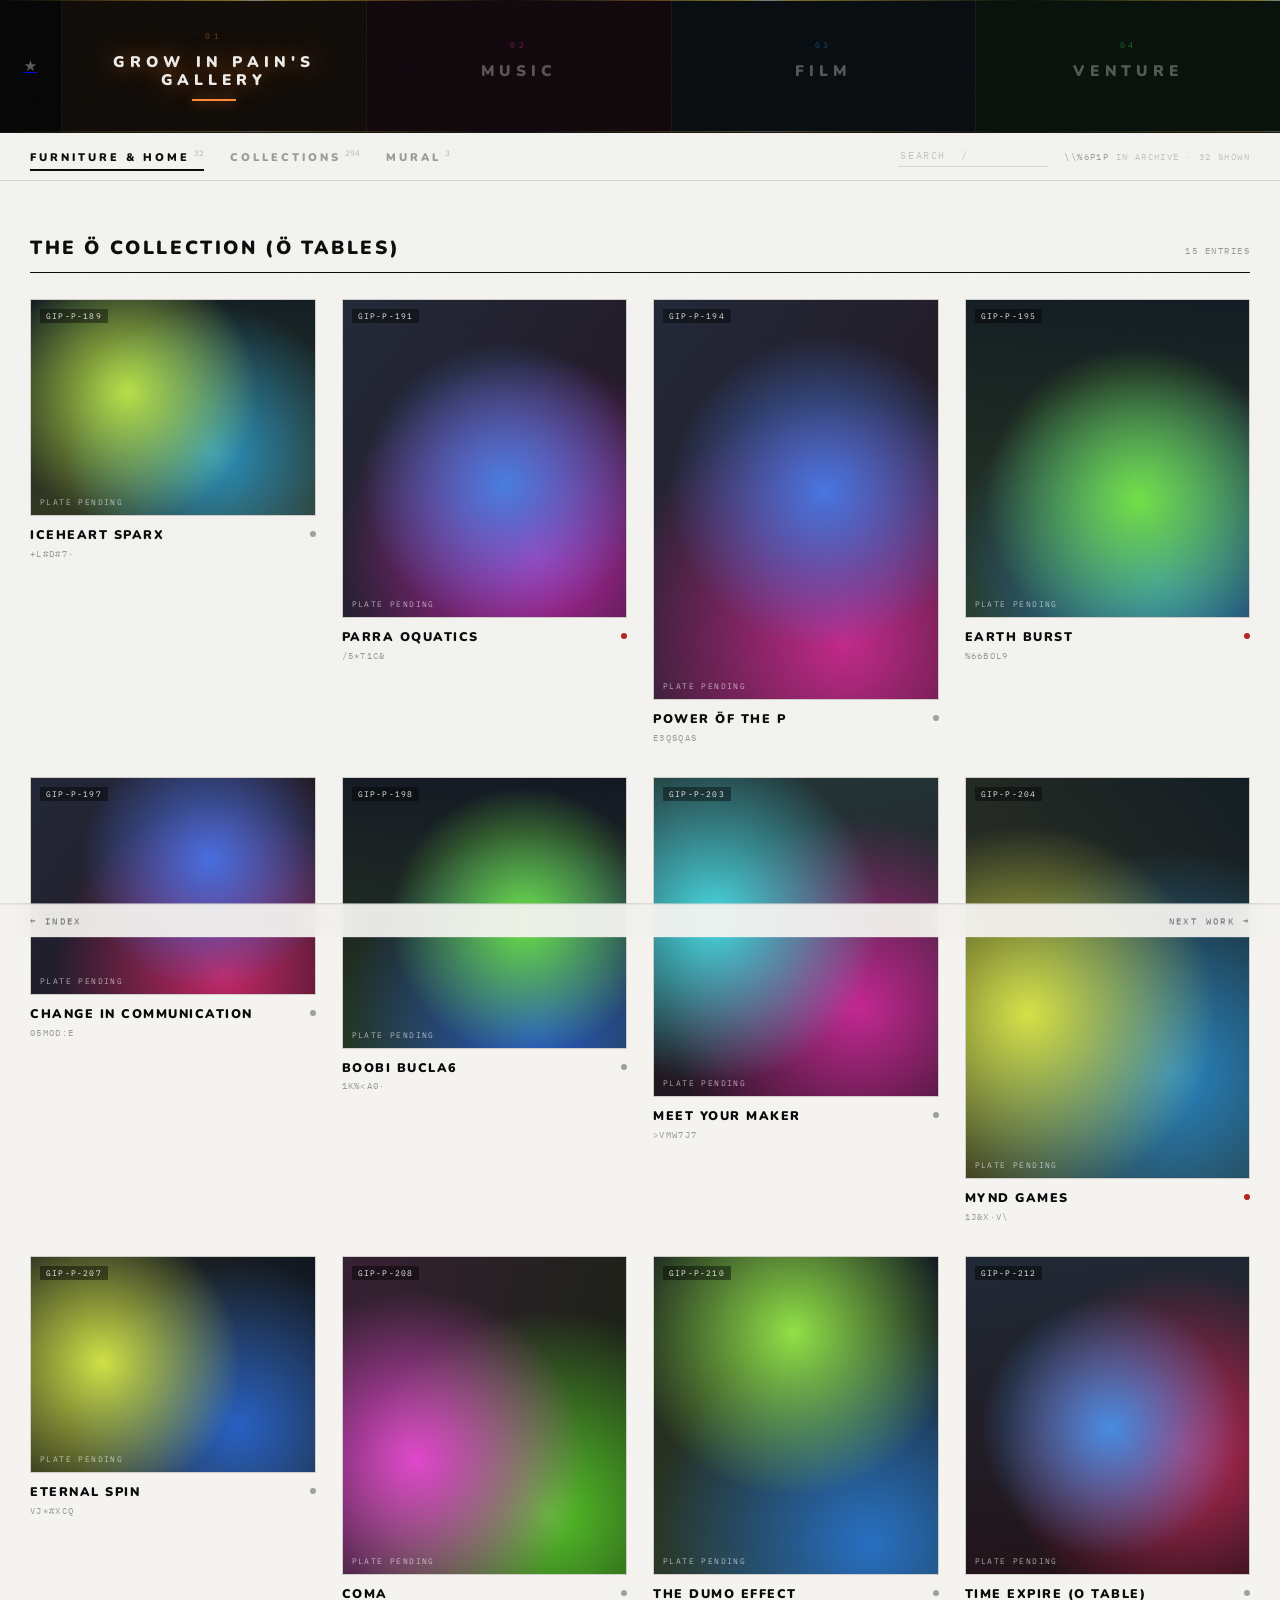
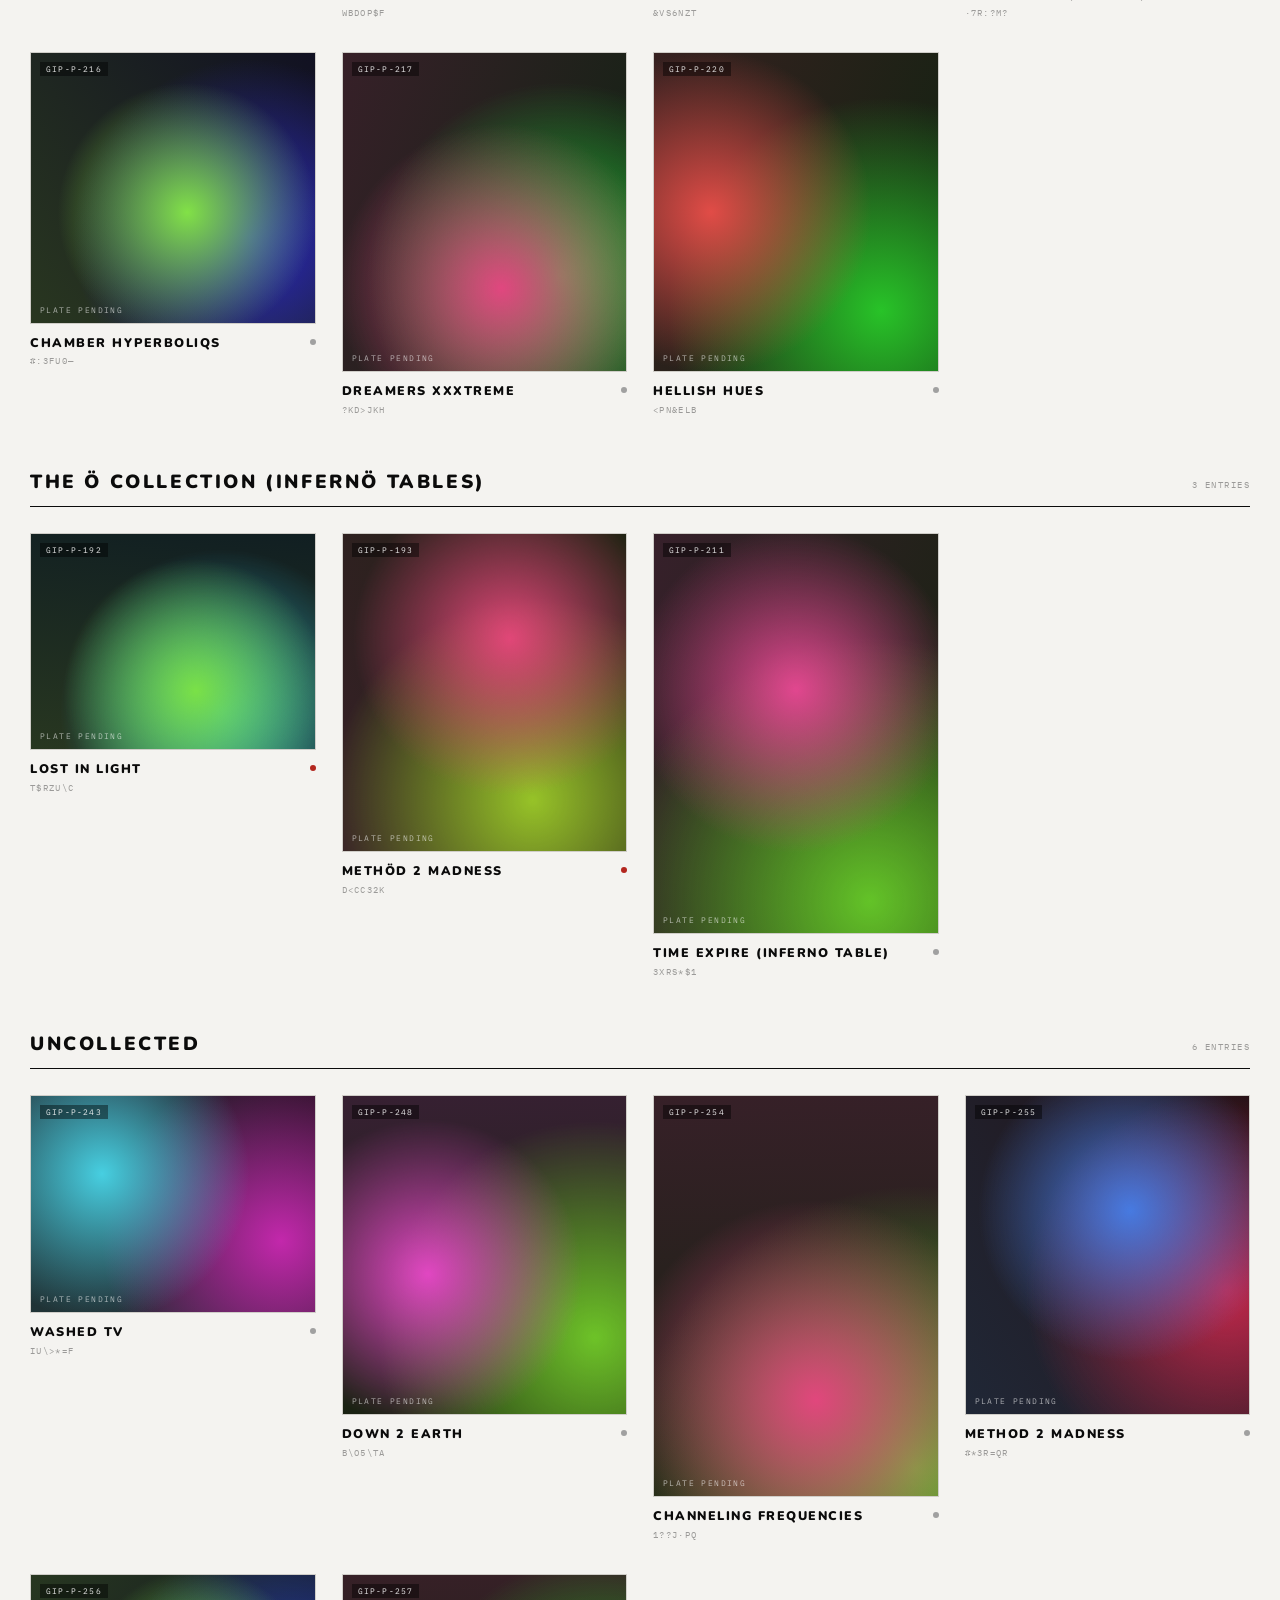
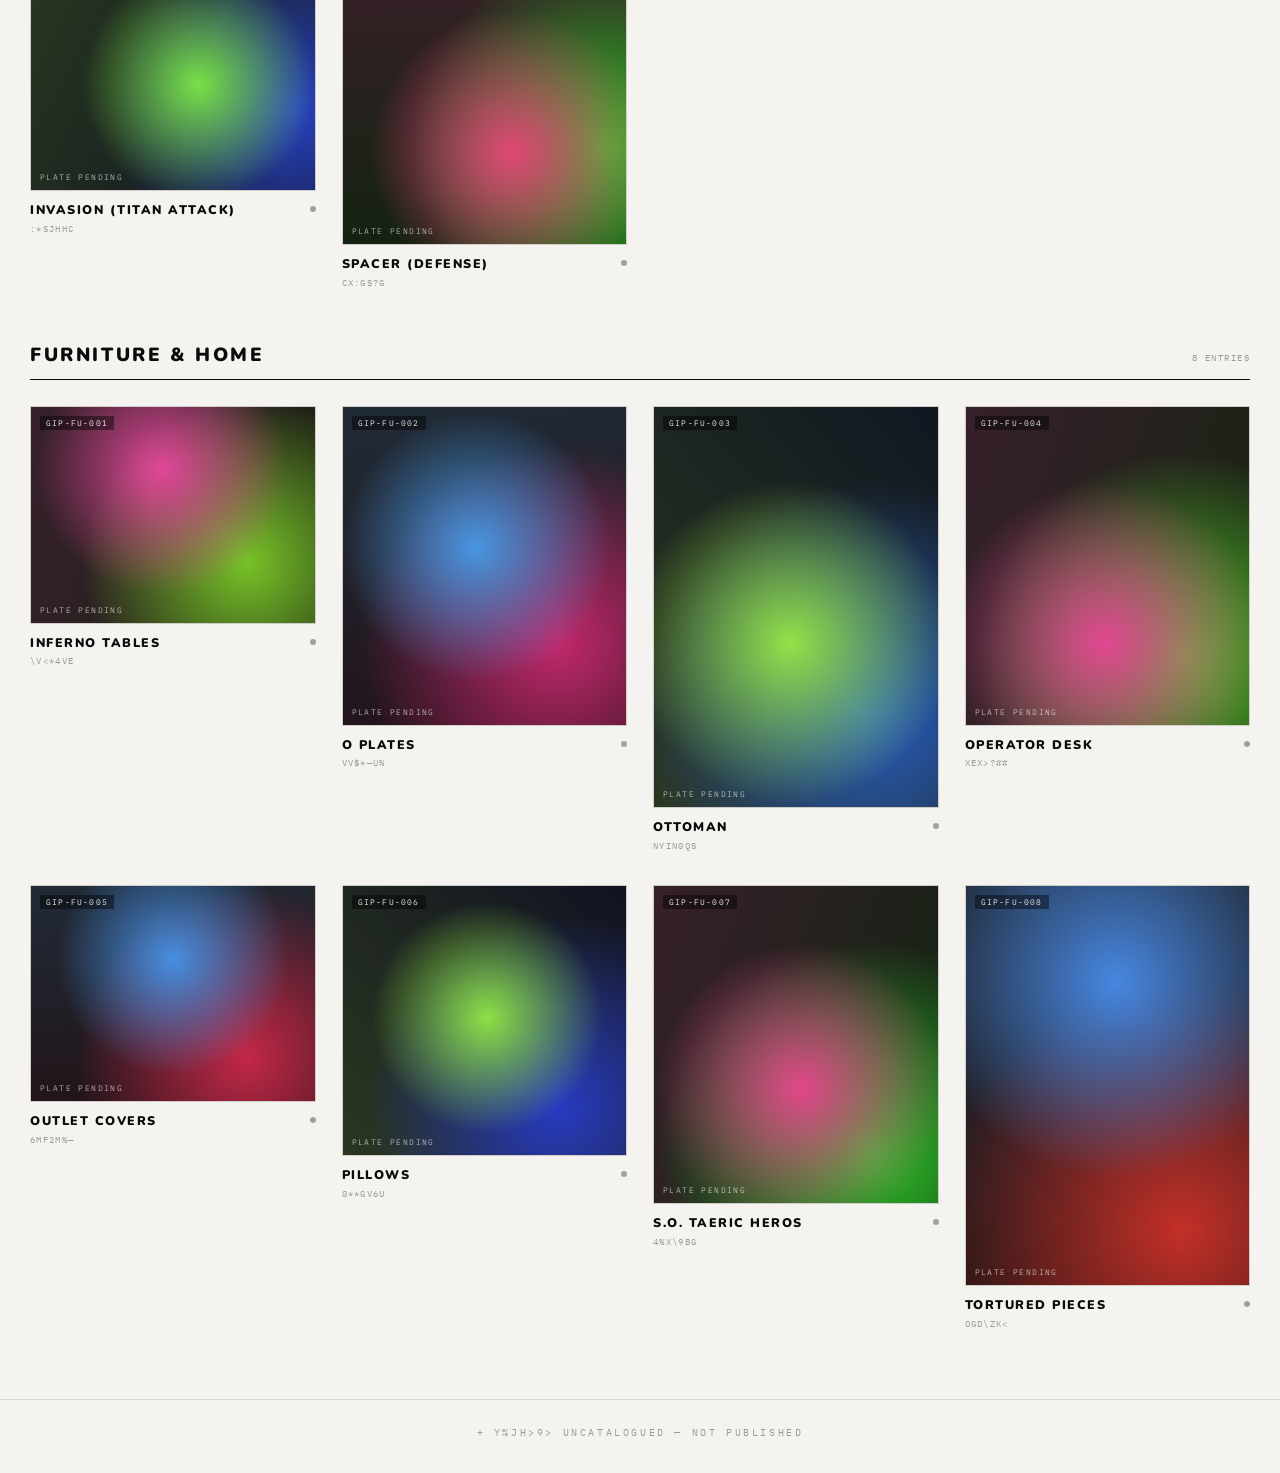
==== commit d1f941cc: "Archive: real plates for Making Space (Light), 2021 First collection with actual artwork instead of " ====
--- a/archive.html
+++ b/archive.html
@@ -315,6 +315,9 @@
 .plate.in{opacity:1;transform:none}
 .plate::before{content:'';display:block;padding-bottom:74%}
 .plate.tall::before{padding-bottom:128%}
+/* a real plate sizes to the painting rather than a fixed ratio */
+.plate.real::before{display:none}
+.plate.real img{display:block;width:100%;height:auto}
 .plate-ph{position:absolute;inset:0}
 .plate-n{position:absolute;left:12px;bottom:10px;font-family:var(--mono);font-size:8px;letter-spacing:1.6px;color:rgba(255,255,255,.6);text-transform:uppercase}
 .dossier{position:sticky;top:150px;padding:44px 30px 0 0;align-self:start;max-height:calc(100vh - 165px);overflow-y:auto;scrollbar-width:thin}
@@ -501,11 +504,34 @@
 
 const CATALOGUE = [];
 
+/* ── Making Space (Light), 2021 — the one collection with real
+      plates. The folder is authoritative here: 14 of these 21 are
+      not in the Notion export at all. ── */
+const MS_DIR = 'assets/archive/making-space-light/';
+const msTitles = new Set(MAKING_SPACE_LIGHT.map(m=>m.n.toLowerCase()));
+
+MAKING_SPACE_LIGHT.forEach((m,i)=>{
+  CATALOGUE.push({
+    id:'GIP-MSL-'+String(i+1).padStart(3,'0'),
+    title:m.n, series:null,
+    collection:'Making Space (Light)',
+    section:'gallery', group:'collections', medium:'painting',
+    status:m.s?'sold':'unknown',
+    date:'2021',
+    materials:null, dimensions:null, edition:null,
+    location:m.s?'Private Collection':null,
+    contributors:[],
+    thumb:MS_DIR+'thumb/'+m.slug+'.jpg',
+    images:[MS_DIR+'full/'+m.slug+'.jpg'],
+    plates:1
+  });
+});
+
 /* ── The catalogue proper: 304 works from the Notion export.
-      Sold status and release dates are real. Everything not
-      recorded stays UNKNOWN rather than being guessed at.
+      Titles already carried by Making Space (Light) are skipped so
+      the same painting is not listed twice.
       Collector names and prices are deliberately withheld. ── */
-PAINTINGS.forEach((p,i)=>{
+PAINTINGS.filter(p=>!msTitles.has(p.n.toLowerCase())).forEach((p,i)=>{
   CATALOGUE.push({
     id:'GIP-P-'+String(i+1).padStart(3,'0'),
     title:p.n,
@@ -736,10 +762,16 @@
 function card(w){
   const c=el('article','card');c.dataset.id=w.id;
   const frame=el('div','card-frame');
-  const ph=el('div','card-ph');ph.setAttribute('style',placeholder(w.id,0));
-  frame.appendChild(ph);
+  if(w.thumb){
+    const im=document.createElement('img');
+    im.className='card-img';im.src=w.thumb;im.alt=w.title;im.loading='lazy';
+    frame.appendChild(im);
+  }else{
+    const ph=el('div','card-ph');ph.setAttribute('style',placeholder(w.id,0));
+    frame.appendChild(ph);
+    frame.appendChild(el('div','ph-tag mono','plate pending'));
+  }
   frame.appendChild(el('div','card-cat mono',w.id));
-  frame.appendChild(el('div','ph-tag mono','plate pending'));
   c.appendChild(frame);
   const body=el('div','card-body');
   const dot=el('span','dot '+STATUSES[w.status].cls);dot.title=STATUSES[w.status].label;
@@ -996,12 +1028,23 @@
 function workNode(w){
   const sec=el('article','work');sec.dataset.id=w.id;
   const plates=el('div','work-plates');
-  for(let i=0;i<w.plates;i++){
-    const p=el('div','plate'+(i%3===1?' tall':''));
-    const ph=el('div','plate-ph');ph.setAttribute('style',placeholder(w.id,i));
-    p.appendChild(ph);
-    p.appendChild(el('div','plate-n mono',w.id+' · plate '+String(i+1).padStart(2,'0')));
-    plates.appendChild(p);io.observe(p);
+  if(w.images&&w.images.length){
+    w.images.forEach((src,i)=>{
+      const p=el('div','plate real');
+      const im=document.createElement('img');
+      im.src=src;im.alt=w.title;im.loading='lazy';
+      p.appendChild(im);
+      p.appendChild(el('div','plate-n mono',w.id+' · plate '+String(i+1).padStart(2,'0')));
+      plates.appendChild(p);io.observe(p);
+    });
+  }else{
+    for(let i=0;i<w.plates;i++){
+      const p=el('div','plate'+(i%3===1?' tall':''));
+      const ph=el('div','plate-ph');ph.setAttribute('style',placeholder(w.id,i));
+      p.appendChild(ph);
+      p.appendChild(el('div','plate-n mono',w.id+' · plate '+String(i+1).padStart(2,'0')));
+      plates.appendChild(p);io.observe(p);
+    }
   }
   sec.appendChild(plates);
 
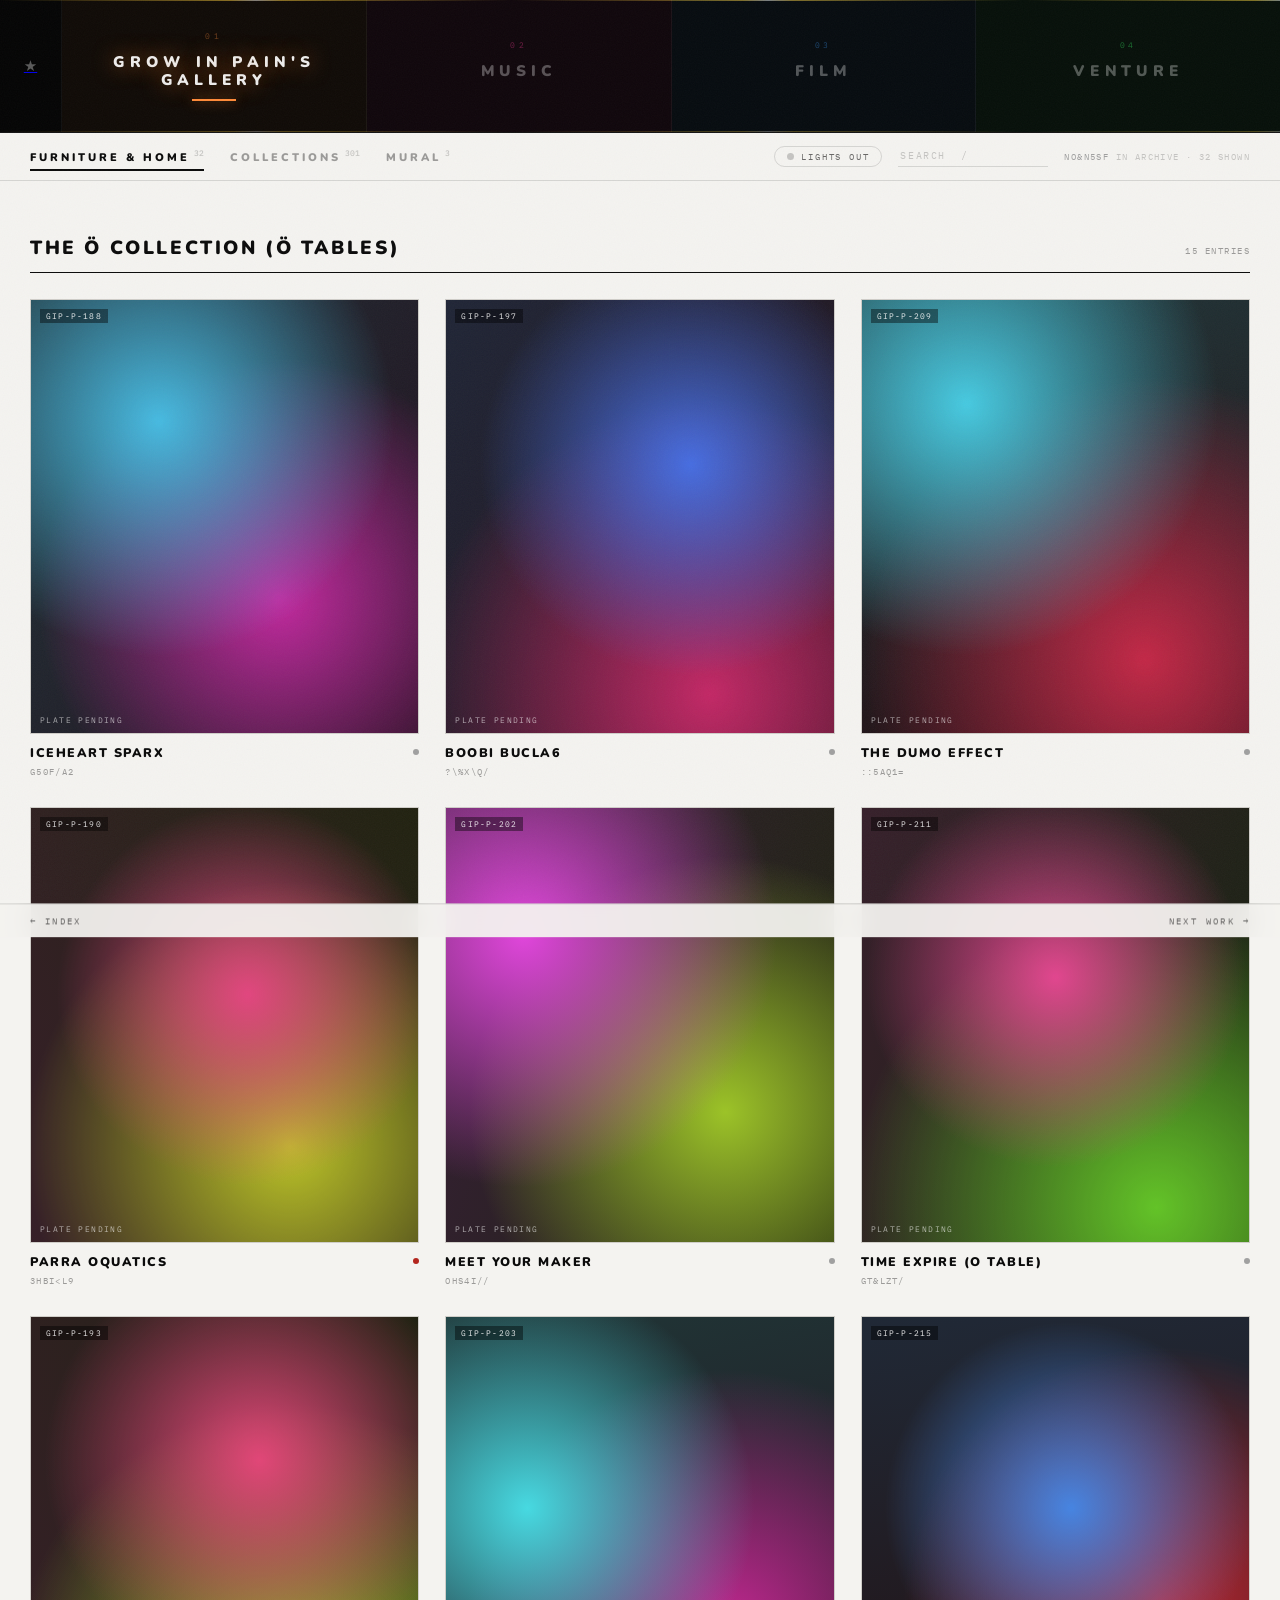
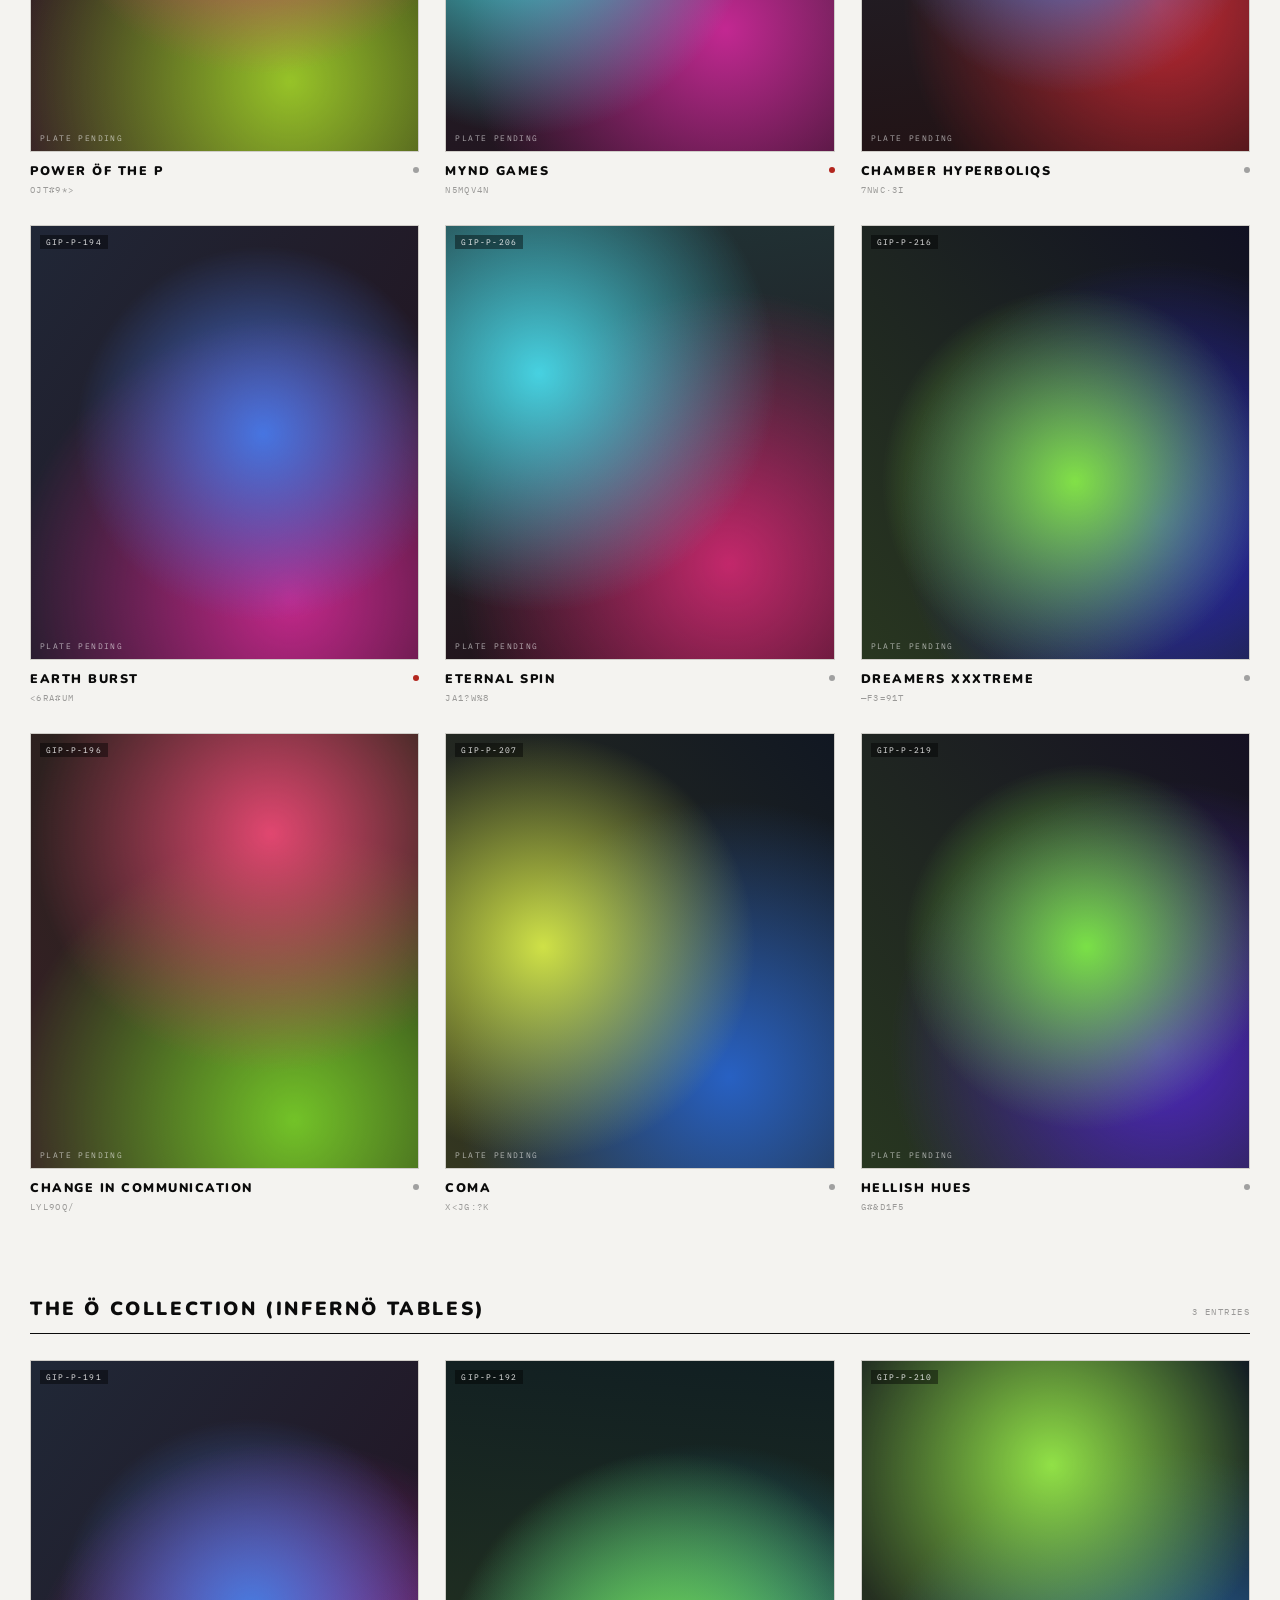
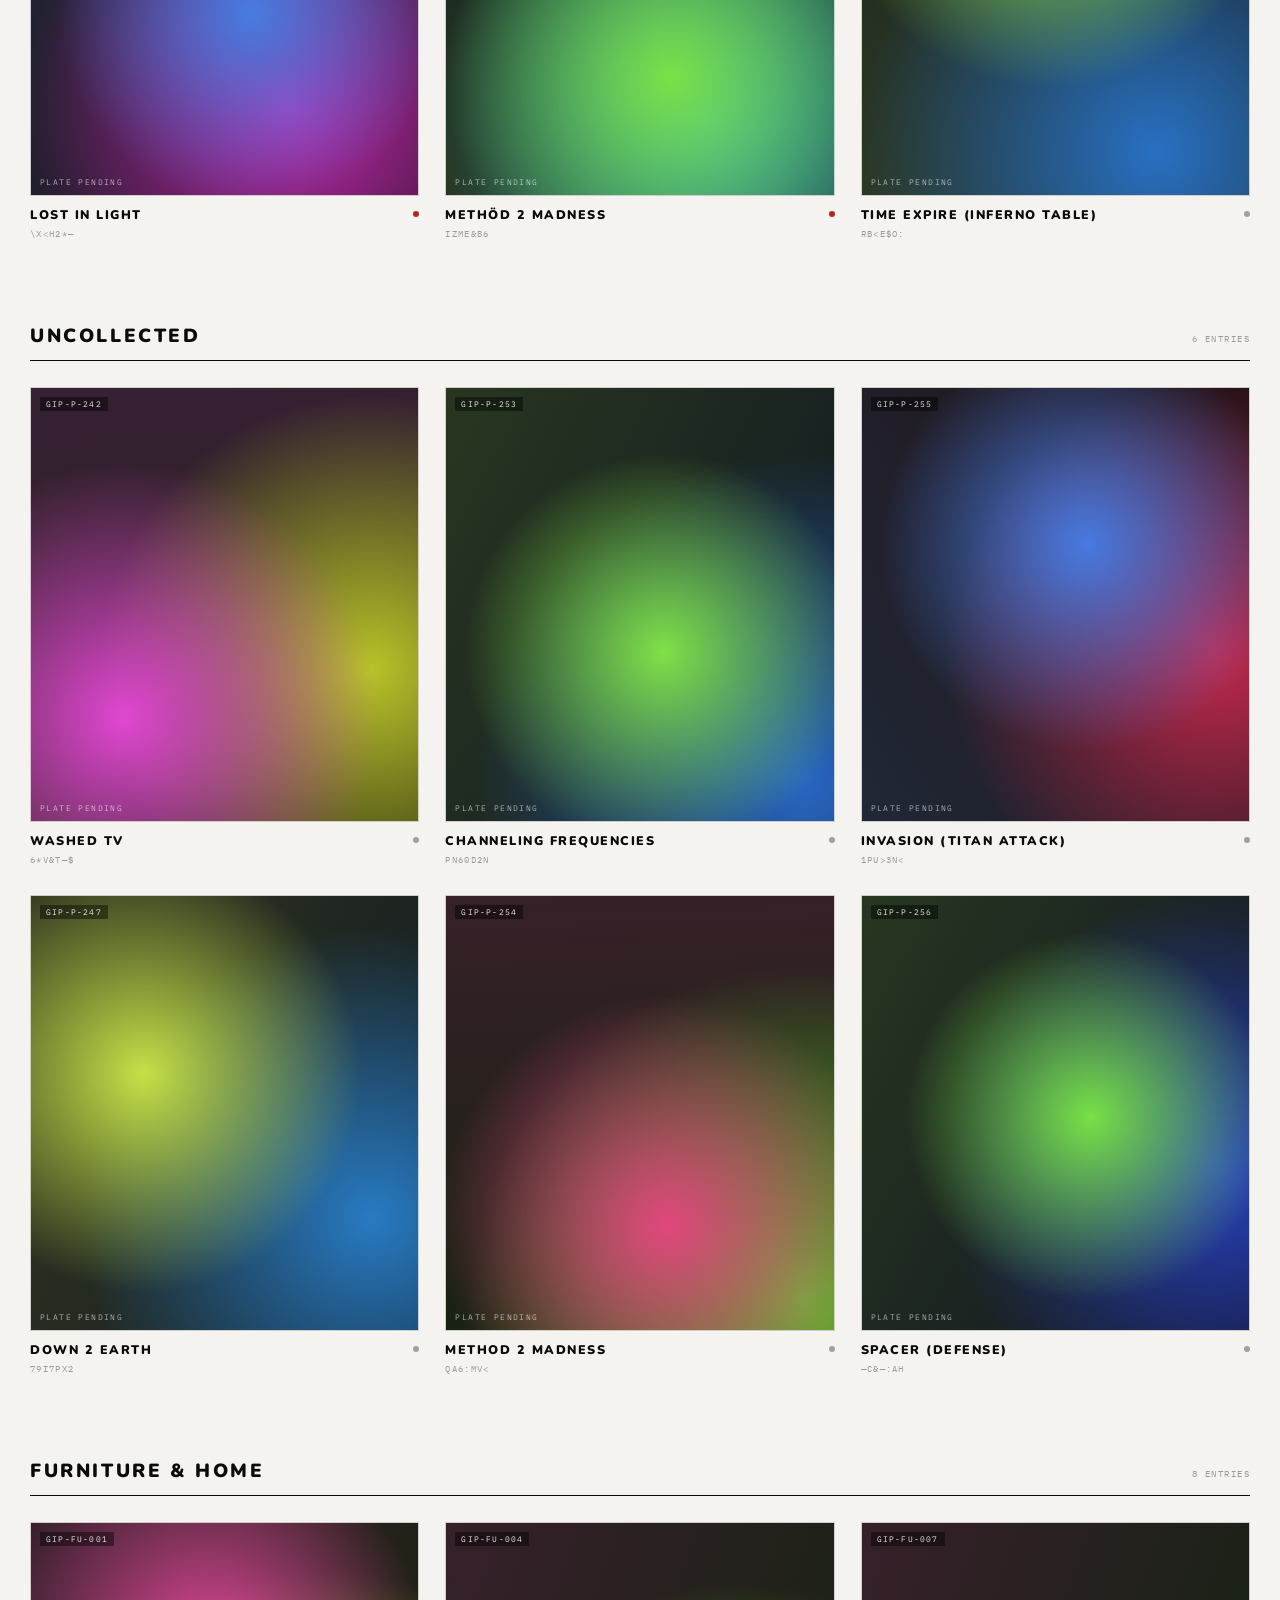
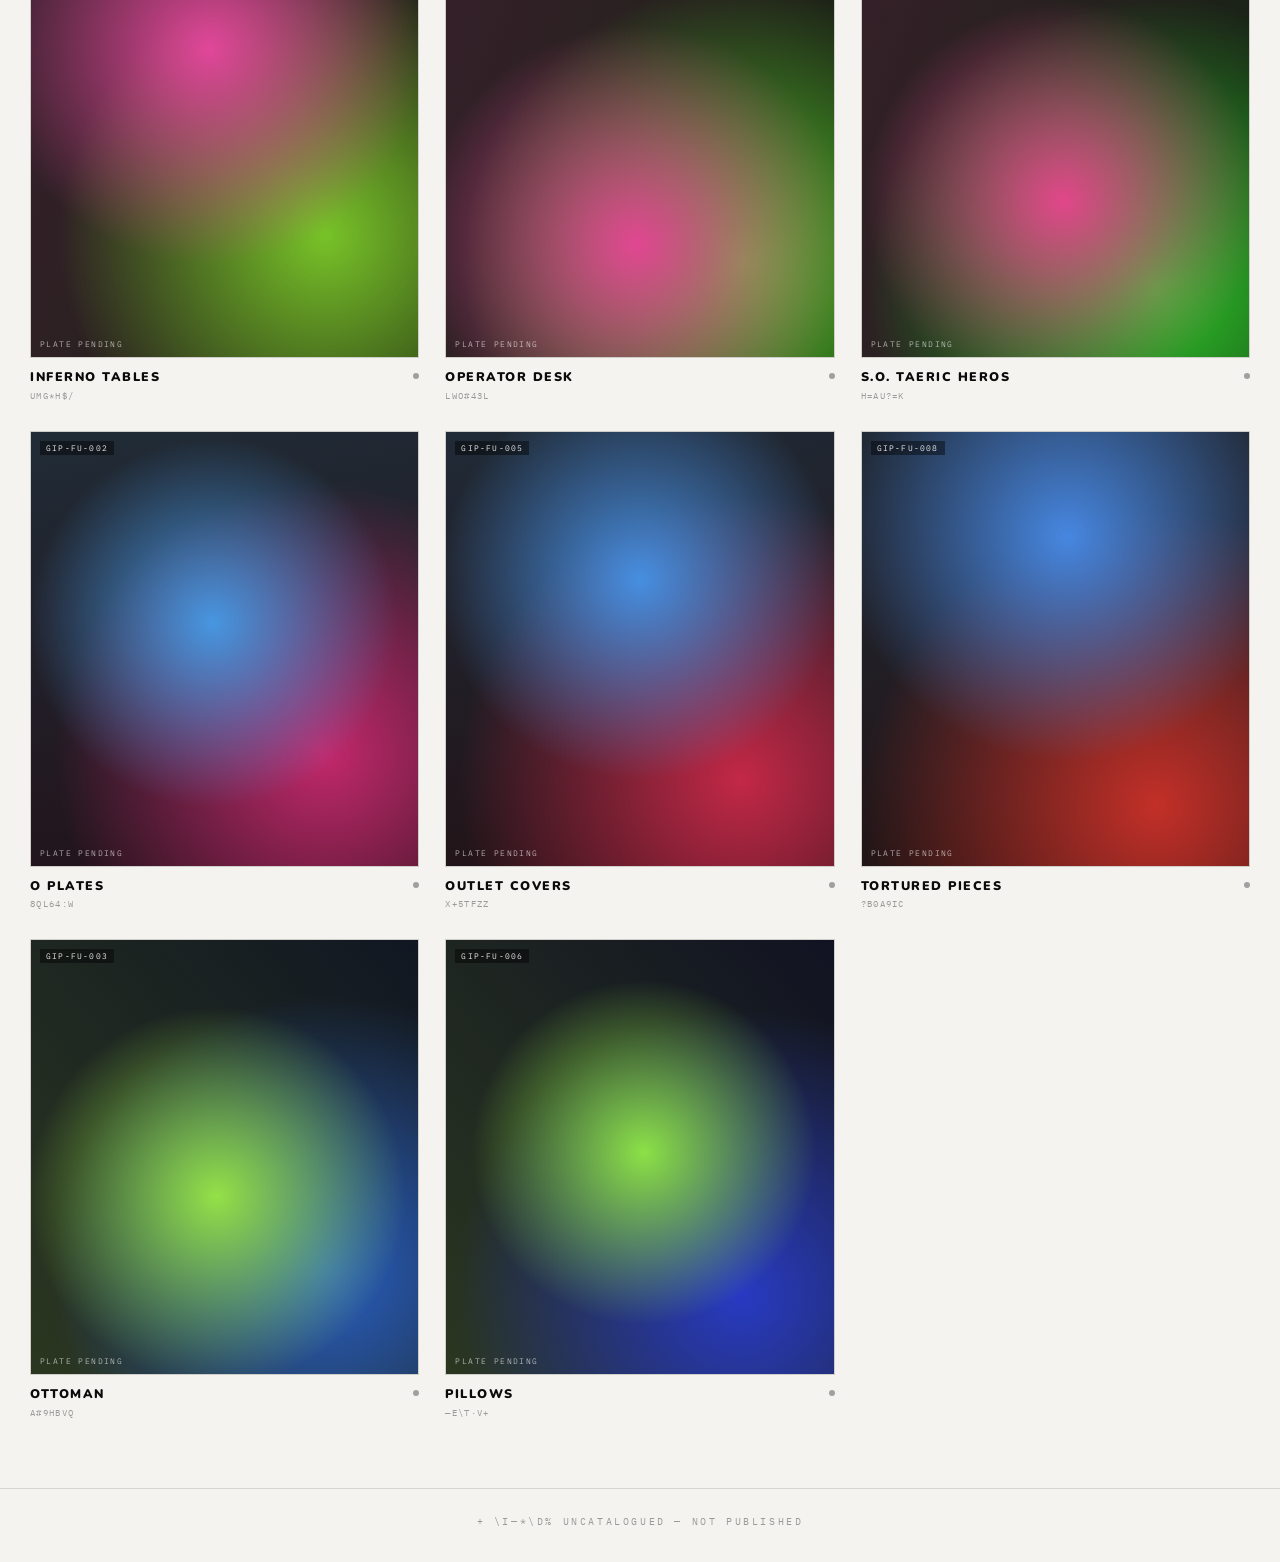
==== commit e5e98c63: "Archive: true dimensions, Making Space (Dark), and Lights Out Work is no longer cropped to fit. The " ====
--- a/archive.html
+++ b/archive.html
@@ -153,19 +153,69 @@
 .cb-head{display:flex;align-items:baseline;gap:16px;padding-bottom:11px;border-bottom:1px solid var(--ink);margin-bottom:26px}
 .cb-title{font-size:19px;font-weight:900;letter-spacing:2.6px;text-transform:uppercase}
 .cb-meta{font-family:var(--mono);font-size:9px;letter-spacing:1.5px;color:var(--ink-38);text-transform:uppercase;margin-left:auto;white-space:nowrap}
-.grid{display:grid;grid-template-columns:repeat(12,1fr);gap:34px 26px;align-items:start}
-.card{grid-column:span 3;cursor:pointer;position:relative;opacity:0;transform:translateY(18px);
+/* Masonry columns — every work keeps its own proportions. Paintings here
+   run from 2:1 panoramas to tall portraits; a fixed box would crop them. */
+.grid{columns:4;column-gap:26px}
+@media(max-width:1400px){.grid{columns:3}}
+@media(max-width:900px){.grid{columns:2}}
+@media(max-width:520px){.grid{columns:1}}
+.card{break-inside:avoid;-webkit-column-break-inside:avoid;page-break-inside:avoid;
+  display:block;margin:0 0 30px;cursor:pointer;position:relative;
+  opacity:0;transform:translateY(18px);
   transition:opacity .7s cubic-bezier(.16,1,.3,1),transform .7s cubic-bezier(.16,1,.3,1)}
 .card.in{opacity:1;transform:none}
 .card-frame{position:relative;width:100%;overflow:hidden;background:var(--paper-2);border:1px solid var(--rule)}
-.card-frame::before{content:'';display:block;padding-bottom:112%}
-.card:nth-child(4n+1) .card-frame::before{padding-bottom:76%}
-.card:nth-child(5n+3) .card-frame::before{padding-bottom:141%}
-.card:nth-child(7n+6) .card-frame::before{padding-bottom:95%}
+/* placeholder cards still need an intrinsic box */
+.card-frame.ph-box::before{content:'';display:block;padding-bottom:112%}
+/* :not(.glow-layer) — otherwise this out-specifies the glow layer's
+   height:100% and the lit plate shows through beneath it */
+.card-frame.real img:not(.glow-layer){display:block;width:100%;height:auto}
 .card-ph{position:absolute;inset:0;transition:transform 1.1s cubic-bezier(.16,1,.3,1)}
 .card:hover .card-ph{transform:scale(1.045)}
-.card-img{position:absolute;inset:0;width:100%;height:100%;object-fit:cover;transition:transform 1.1s cubic-bezier(.16,1,.3,1),filter .5s;filter:grayscale(.18)}
-.card:hover .card-img{transform:scale(1.045);filter:grayscale(0)}
+.card-img{transition:transform 1.1s cubic-bezier(.16,1,.3,1),filter .5s;filter:grayscale(.14)}
+.card:hover .card-img{transform:scale(1.03);filter:grayscale(0)}
+
+/* ══════════════════════════════════════
+   LIGHTS OUT — the glow-in-the-dark mode
+══════════════════════════════════════ */
+.glow-layer{position:absolute;inset:0;width:100%;height:100%;object-fit:cover;
+  opacity:0;transition:opacity 1.1s ease;pointer-events:none}
+body.lights-out .glow-layer{opacity:1}
+.glow-mark{
+  position:absolute;top:9px;right:9px;width:15px;height:15px;border-radius:50%;
+  border:1px solid rgba(255,255,255,.55);background:rgba(0,0,0,.35);
+  display:flex;align-items:center;justify-content:center;
+  font-family:var(--mono);font-size:8px;color:rgba(255,255,255,.9);backdrop-filter:blur(4px);
+}
+body.lights-out .glow-mark{
+  border-color:rgba(180,255,120,.9);color:#cfff9a;
+  box-shadow:0 0 12px rgba(160,255,90,.75),0 0 26px rgba(160,255,90,.35);
+}
+/* works with no glow plate simply sit in the dark — they do not fake it */
+body.lights-out .card-img,
+body.lights-out .plate.real img{filter:grayscale(.1) brightness(.34)}
+body.lights-out .card.has-glow .card-img,
+body.lights-out .plate.has-glow img{filter:none}
+
+/* the room darkens with it */
+body.lights-out{--paper:#080808;--paper-2:#101010;--ink:#f2f2f2;
+  --ink-60:rgba(242,242,242,.6);--ink-38:rgba(242,242,242,.38);
+  --ink-20:rgba(242,242,242,.2);--rule:rgba(242,242,242,.16)}
+body.lights-out .subnav{background:rgba(8,8,8,.94)}
+body.lights-out .backbar{background:rgba(8,8,8,.94)}
+body.lights-out .inq-ov{background:rgba(8,8,8,.88)}
+body{transition:background .9s ease,color .9s ease}
+
+.lights-btn{
+  appearance:none;cursor:pointer;background:transparent;border:1px solid var(--rule);
+  border-radius:40px;padding:4px 12px;color:var(--ink-60);
+  font-family:var(--mono);font-size:9px;letter-spacing:1.8px;text-transform:uppercase;
+  display:inline-flex;align-items:center;gap:7px;transition:all .25s;white-space:nowrap;
+}
+.lights-btn:hover{border-color:var(--ink-38);color:var(--ink)}
+.lights-btn .lb-dot{width:7px;height:7px;border-radius:50%;background:var(--ink-20);transition:all .3s}
+body.lights-out .lights-btn{border-color:rgba(160,255,90,.55);color:#cfff9a}
+body.lights-out .lights-btn .lb-dot{background:#a6ff5a;box-shadow:0 0 10px rgba(160,255,90,.9)}
 .ph-tag{position:absolute;left:9px;bottom:8px;font-family:var(--mono);font-size:7.5px;letter-spacing:1.4px;color:rgba(255,255,255,.62);text-transform:uppercase}
 .card-cat{position:absolute;top:9px;left:9px;font-family:var(--mono);font-size:8px;letter-spacing:1.2px;color:rgba(255,255,255,.9);background:rgba(0,0,0,.42);padding:2px 6px;backdrop-filter:blur(4px)}
 .card-body{padding-top:11px;display:flex;align-items:flex-start;gap:10px}
@@ -317,7 +367,7 @@
 .plate.tall::before{padding-bottom:128%}
 /* a real plate sizes to the painting rather than a fixed ratio */
 .plate.real::before{display:none}
-.plate.real img{display:block;width:100%;height:auto}
+.plate.real img:not(.glow-layer){display:block;width:100%;height:auto}
 .plate-ph{position:absolute;inset:0}
 .plate-n{position:absolute;left:12px;bottom:10px;font-family:var(--mono);font-size:8px;letter-spacing:1.6px;color:rgba(255,255,255,.6);text-transform:uppercase}
 .dossier{position:sticky;top:150px;padding:44px 30px 0 0;align-self:start;max-height:calc(100vh - 165px);overflow-y:auto;scrollbar-width:thin}
@@ -425,6 +475,9 @@
 <div class="subnav" id="subnav">
   <div id="sn-tabs" style="display:flex;gap:26px;flex-wrap:wrap"></div>
   <div class="sn-right">
+    <button class="lights-btn" id="lights-btn" title="Lights out (L)">
+      <span class="lb-dot"></span><span id="lights-label">Lights Out</span>
+    </button>
     <input id="search" type="text" placeholder="Search  /" autocomplete="off" spellcheck="false">
     <span class="sn-count mono" id="sn-count"></span>
   </div>
@@ -504,25 +557,33 @@
 
 const CATALOGUE = [];
 
-/* ── Making Space (Light), 2021 — the one collection with real
-      plates. The folder is authoritative here: 14 of these 21 are
-      not in the Notion export at all. ── */
-const MS_DIR = 'assets/archive/making-space-light/';
-const msTitles = new Set(MAKING_SPACE_LIGHT.map(m=>m.n.toLowerCase()));
-
-MAKING_SPACE_LIGHT.forEach((m,i)=>{
+/* ── Making Space, 2021 — the collections with real plates.
+      The folders are authoritative: many of these are not in the
+      Notion export at all. Each work carries its true dimensions
+      so nothing gets cropped, plus any glow-in-the-dark plates. ── */
+const A = 'assets/archive/';
+const GLOW_DIR = A+'making-space-dark-glow/';
+const msTitles = new Set(MAKING_SPACE.map(m=>m.n.toLowerCase()));
+
+MAKING_SPACE.forEach((m,i)=>{
+  const dir = A+m.d+'/';
+  const isDark = m.d.indexOf('dark')>-1;
   CATALOGUE.push({
-    id:'GIP-MSL-'+String(i+1).padStart(3,'0'),
+    id:'GIP-MS'+(isDark?'D':'L')+'-'+String(i+1).padStart(3,'0'),
     title:m.n, series:null,
-    collection:'Making Space (Light)',
+    collection:'Making Space ('+(isDark?'Dark':'Light')+')',
     section:'gallery', group:'collections', medium:'painting',
     status:m.s?'sold':'unknown',
     date:'2021',
     materials:null, dimensions:null, edition:null,
     location:m.s?'Private Collection':null,
     contributors:[],
-    thumb:MS_DIR+'thumb/'+m.slug+'.jpg',
-    images:[MS_DIR+'full/'+m.slug+'.jpg'],
+    thumb:dir+'thumb/'+m.slug+'.jpg',
+    images:[dir+'full/'+m.slug+'.jpg'],
+    w:m.w, h:m.h,
+    /* the same painting photographed in the dark */
+    glowThumb: m.g&&m.g.length ? GLOW_DIR+'thumb/'+m.g[0].s+'.jpg' : null,
+    glow: m.g&&m.g.length ? m.g.map(x=>GLOW_DIR+'full/'+x.s+'.jpg') : null,
     plates:1
   });
 });
@@ -761,11 +822,21 @@
 
 function card(w){
   const c=el('article','card');c.dataset.id=w.id;
-  const frame=el('div','card-frame');
+  const frame=el('div','card-frame'+(w.thumb?' real':' ph-box'));
   if(w.thumb){
     const im=document.createElement('img');
     im.className='card-img';im.src=w.thumb;im.alt=w.title;im.loading='lazy';
+    /* reserve the exact box so masonry never reflows as images land */
+    if(w.w&&w.h){im.width=w.w;im.height=w.h;im.style.aspectRatio=w.w+' / '+w.h}
     frame.appendChild(im);
+    if(w.glowThumb){
+      c.classList.add('has-glow');
+      const gi=document.createElement('img');
+      gi.className='glow-layer';gi.src=w.glowThumb;gi.alt=w.title+' — glow';gi.loading='lazy';
+      frame.appendChild(gi);
+      const gm=el('div','glow-mark','◐');gm.title='Has a glow-in-the-dark state';
+      frame.appendChild(gm);
+    }
   }else{
     const ph=el('div','card-ph');ph.setAttribute('style',placeholder(w.id,0));
     frame.appendChild(ph);
@@ -1030,13 +1101,31 @@
   const plates=el('div','work-plates');
   if(w.images&&w.images.length){
     w.images.forEach((src,i)=>{
-      const p=el('div','plate real');
+      const p=el('div','plate real'+(w.glow?' has-glow':''));
       const im=document.createElement('img');
       im.src=src;im.alt=w.title;im.loading='lazy';
+      if(w.w&&w.h)im.style.aspectRatio=w.w+' / '+w.h;
       p.appendChild(im);
+      /* the dark state of the same painting, cross-faded in place */
+      if(w.glow&&w.glow[i]){
+        const g=document.createElement('img');
+        g.className='glow-layer';g.src=w.glow[i];g.alt=w.title+' — glow';g.loading='lazy';
+        p.appendChild(g);
+      }
       p.appendChild(el('div','plate-n mono',w.id+' · plate '+String(i+1).padStart(2,'0')));
       plates.appendChild(p);io.observe(p);
     });
+    /* extra glow plates beyond the lit ones get their own frames */
+    if(w.glow&&w.glow.length>w.images.length){
+      w.glow.slice(w.images.length).forEach((src,j)=>{
+        const p=el('div','plate real has-glow');
+        const g=document.createElement('img');
+        g.src=src;g.alt=w.title+' — glow';g.loading='lazy';
+        p.appendChild(g);
+        p.appendChild(el('div','plate-n mono',w.id+' · glow '+String(j+2).padStart(2,'0')));
+        plates.appendChild(p);io.observe(p);
+      });
+    }
   }else{
     for(let i=0;i<w.plates;i++){
       const p=el('div','plate'+(i%3===1?' tall':''));
@@ -1212,6 +1301,21 @@
   },160);
 });
 
+/* ══════════════════════════════════════════════════════
+   LIGHTS OUT
+   Some of this work is painted with glow pigment. Rather than
+   bolt a per-image gimmick on, the whole room goes dark and any
+   work with a glow plate cross-fades to its dark state. Works
+   without one simply sit unlit — they do not pretend to glow.
+══════════════════════════════════════════════════════ */
+function setLights(on){
+  document.body.classList.toggle('lights-out',on);
+  $('#lights-label').textContent = on ? 'Lights On' : 'Lights Out';
+  try{ localStorage.setItem('stars_lights', on?'1':'0'); }catch(e){}
+}
+$('#lights-btn').addEventListener('click',()=>setLights(!document.body.classList.contains('lights-out')));
+try{ if(localStorage.getItem('stars_lights')==='1') setLights(true); }catch(e){}
+
 $('#bb-back').addEventListener('click',closeWork);
 $('#bb-next').addEventListener('click',()=>{
   for(const wn of document.querySelectorAll('.work')){
@@ -1223,6 +1327,9 @@
 document.addEventListener('keydown',e=>{
   const typing=['INPUT','TEXTAREA','SELECT'].includes(e.target.tagName);
   if(e.key==='/'&&!typing){e.preventDefault();$('#search').focus();return}
+  if((e.key==='l'||e.key==='L')&&!typing&&!$('#inq-ov').classList.contains('on')){
+    e.preventDefault();setLights(!document.body.classList.contains('lights-out'));return;
+  }
   if(e.key==='Escape'){
     if($('#inq-ov').classList.contains('on')){closeInquiry();return}
     if(typing){e.target.blur();return}
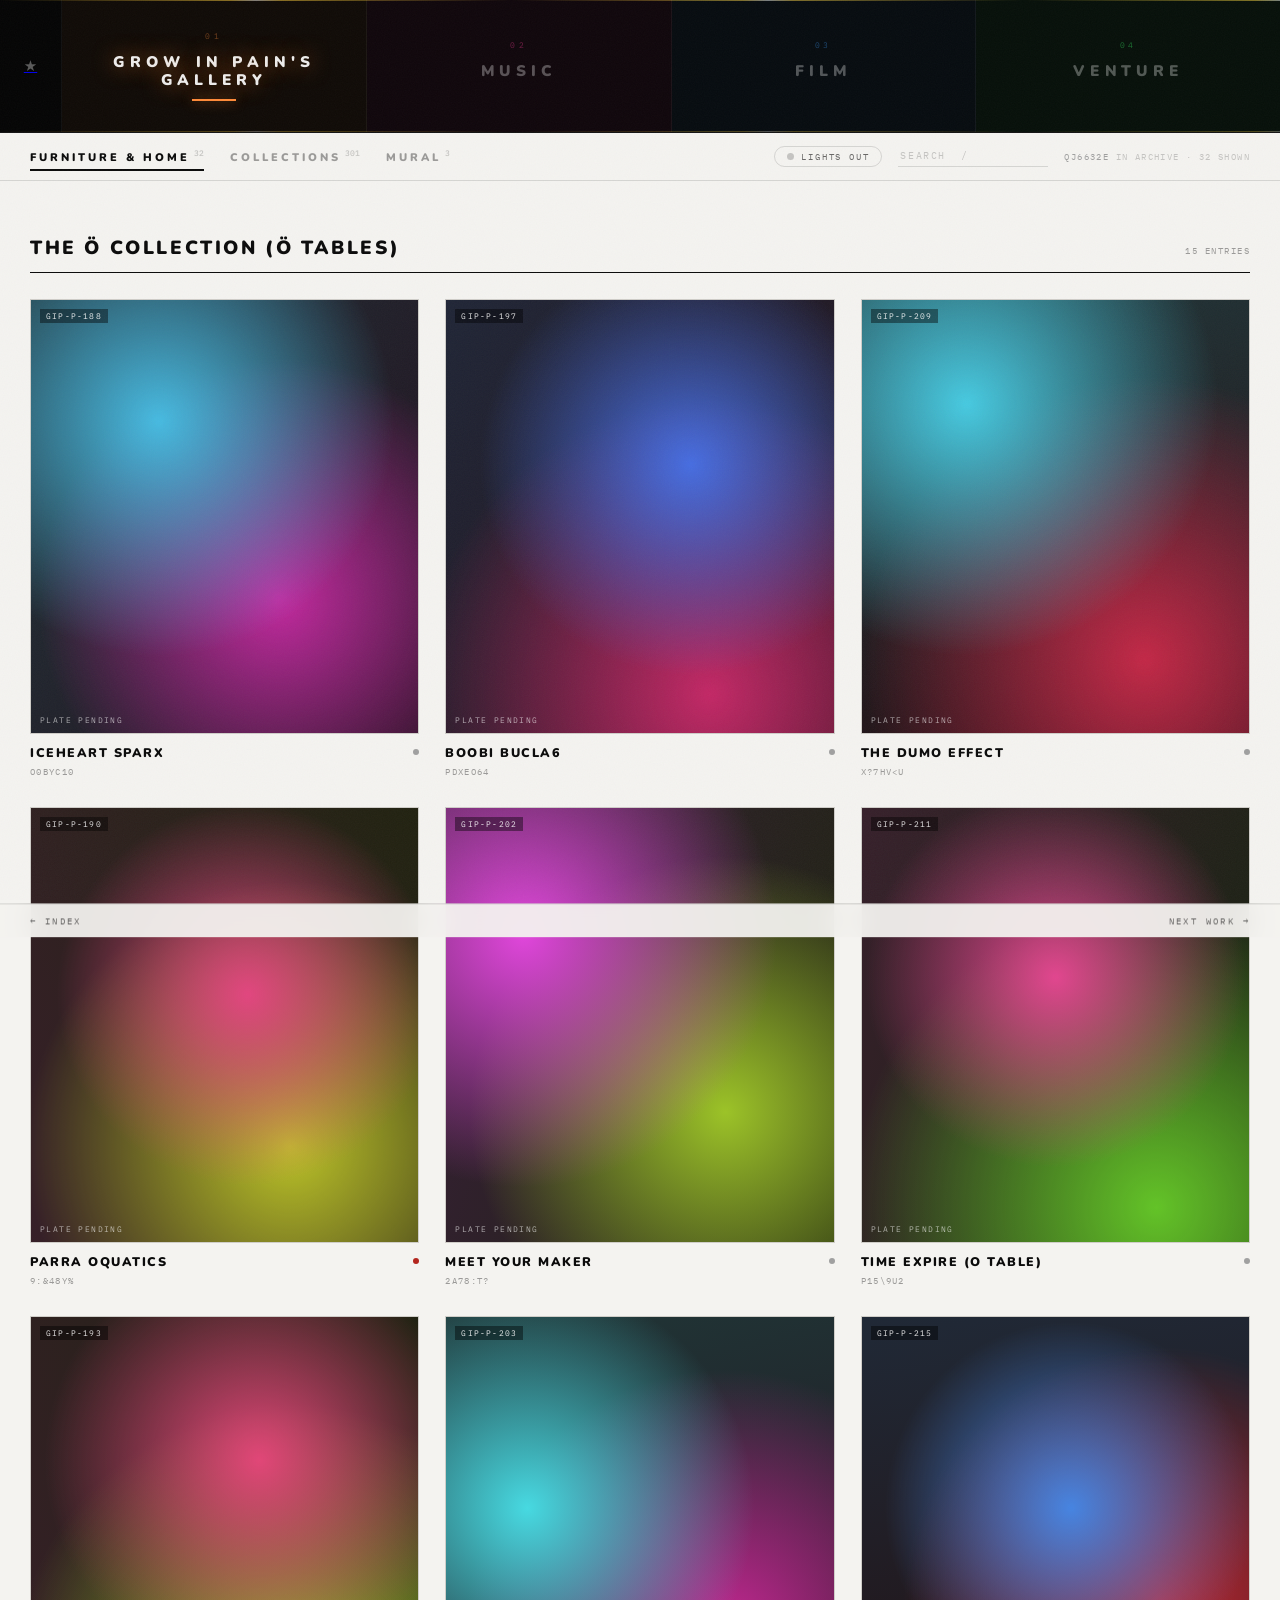
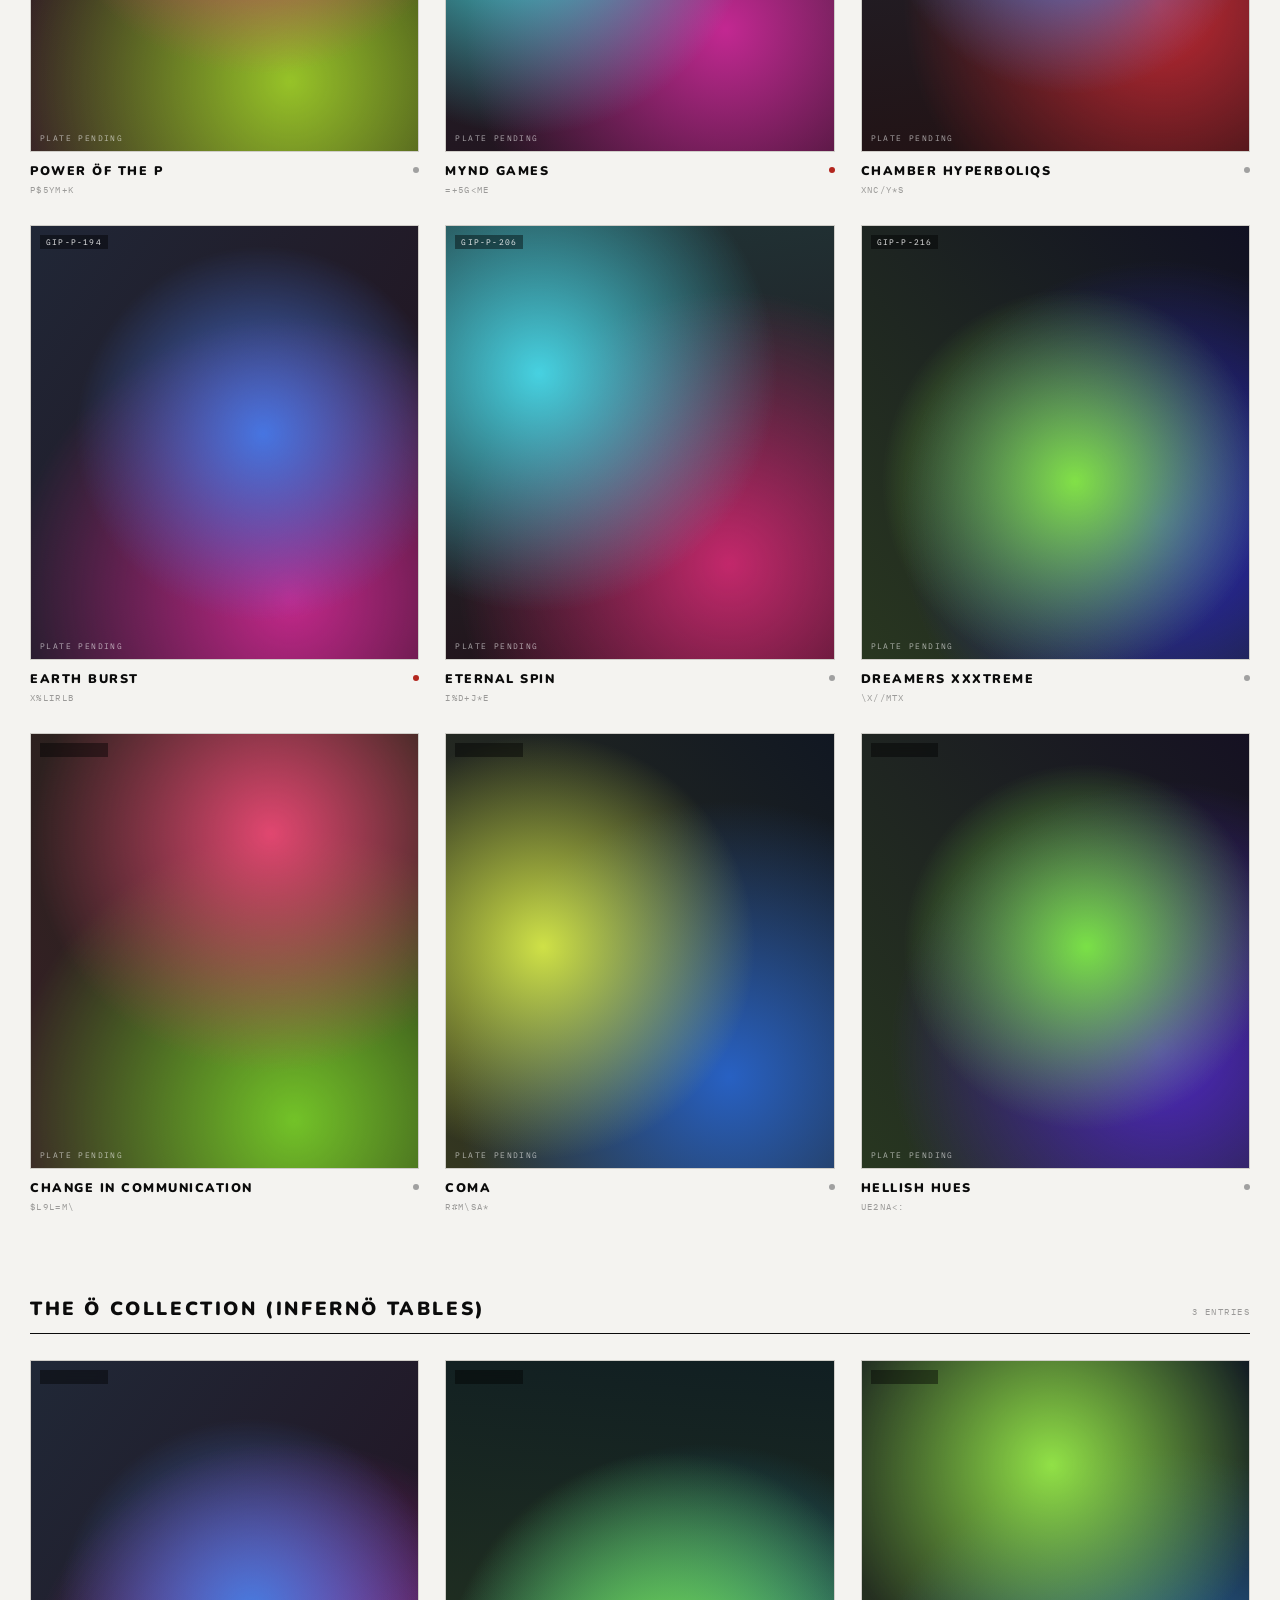
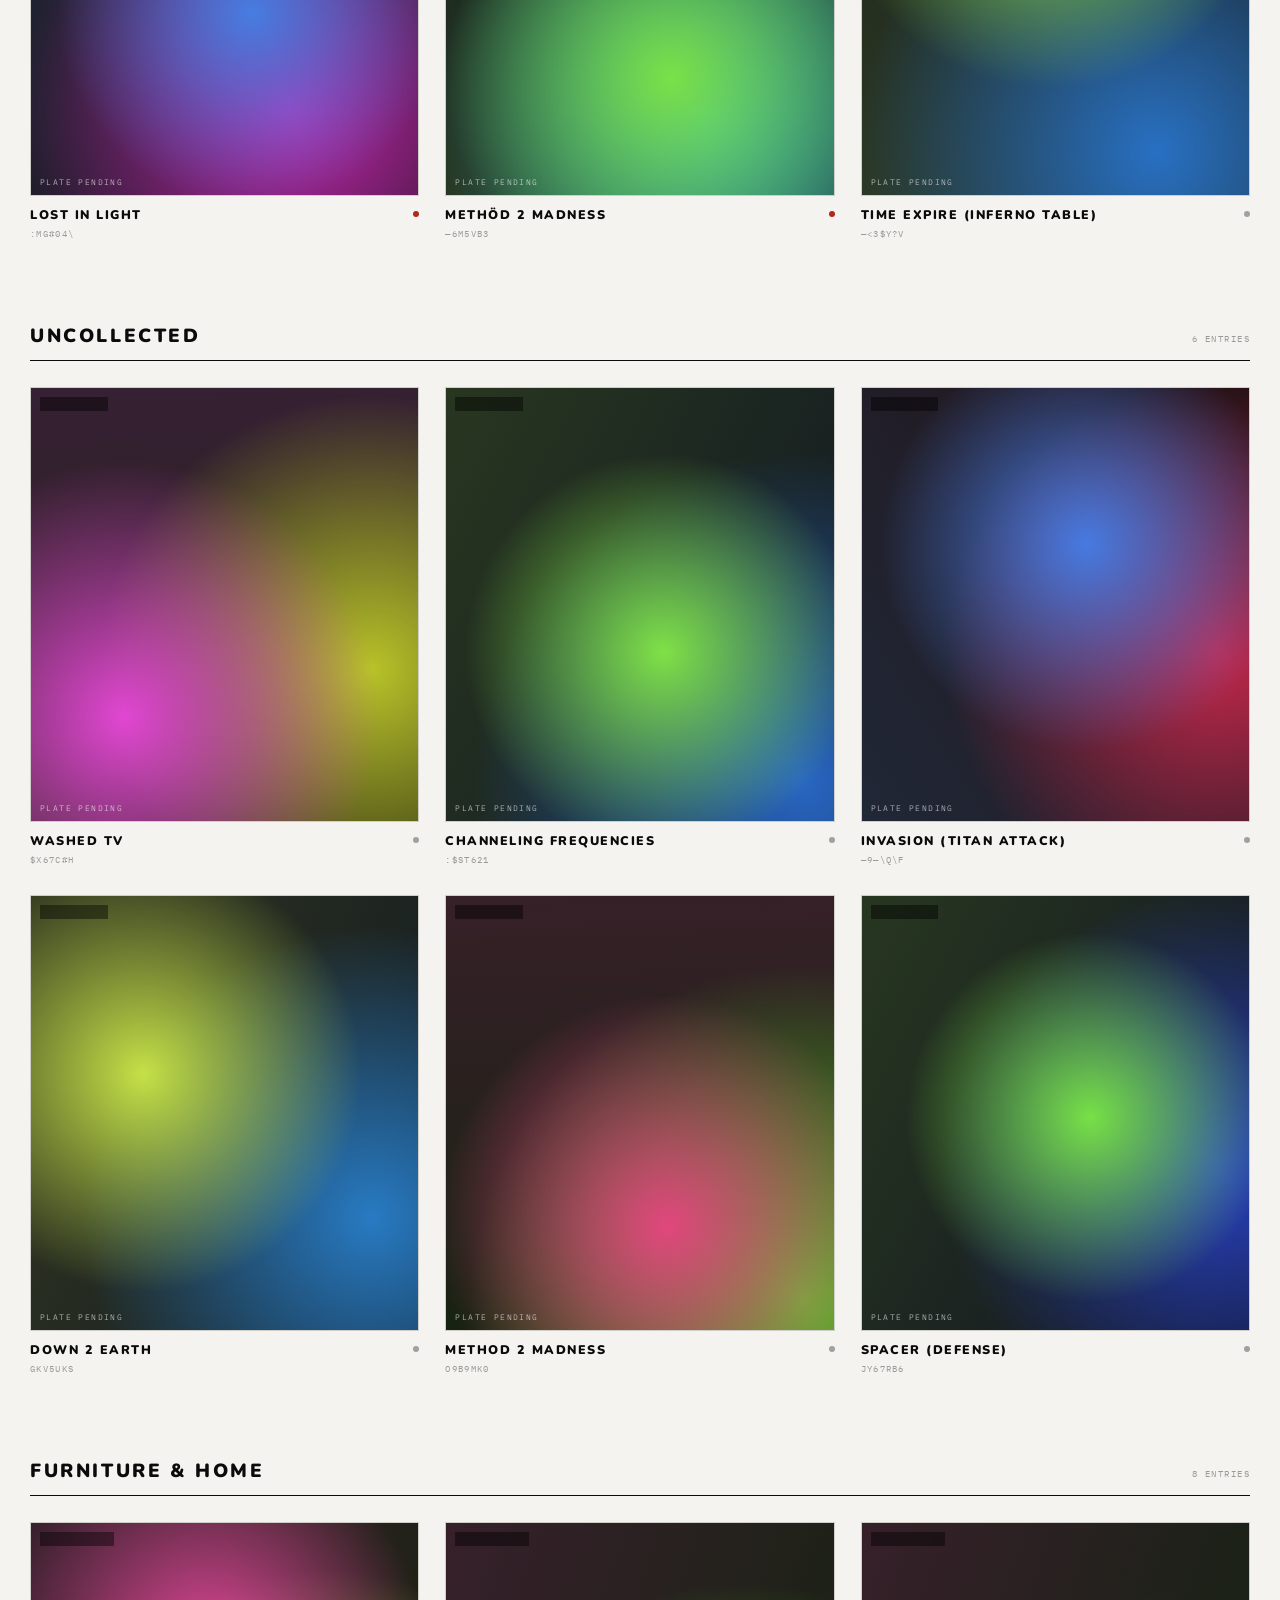
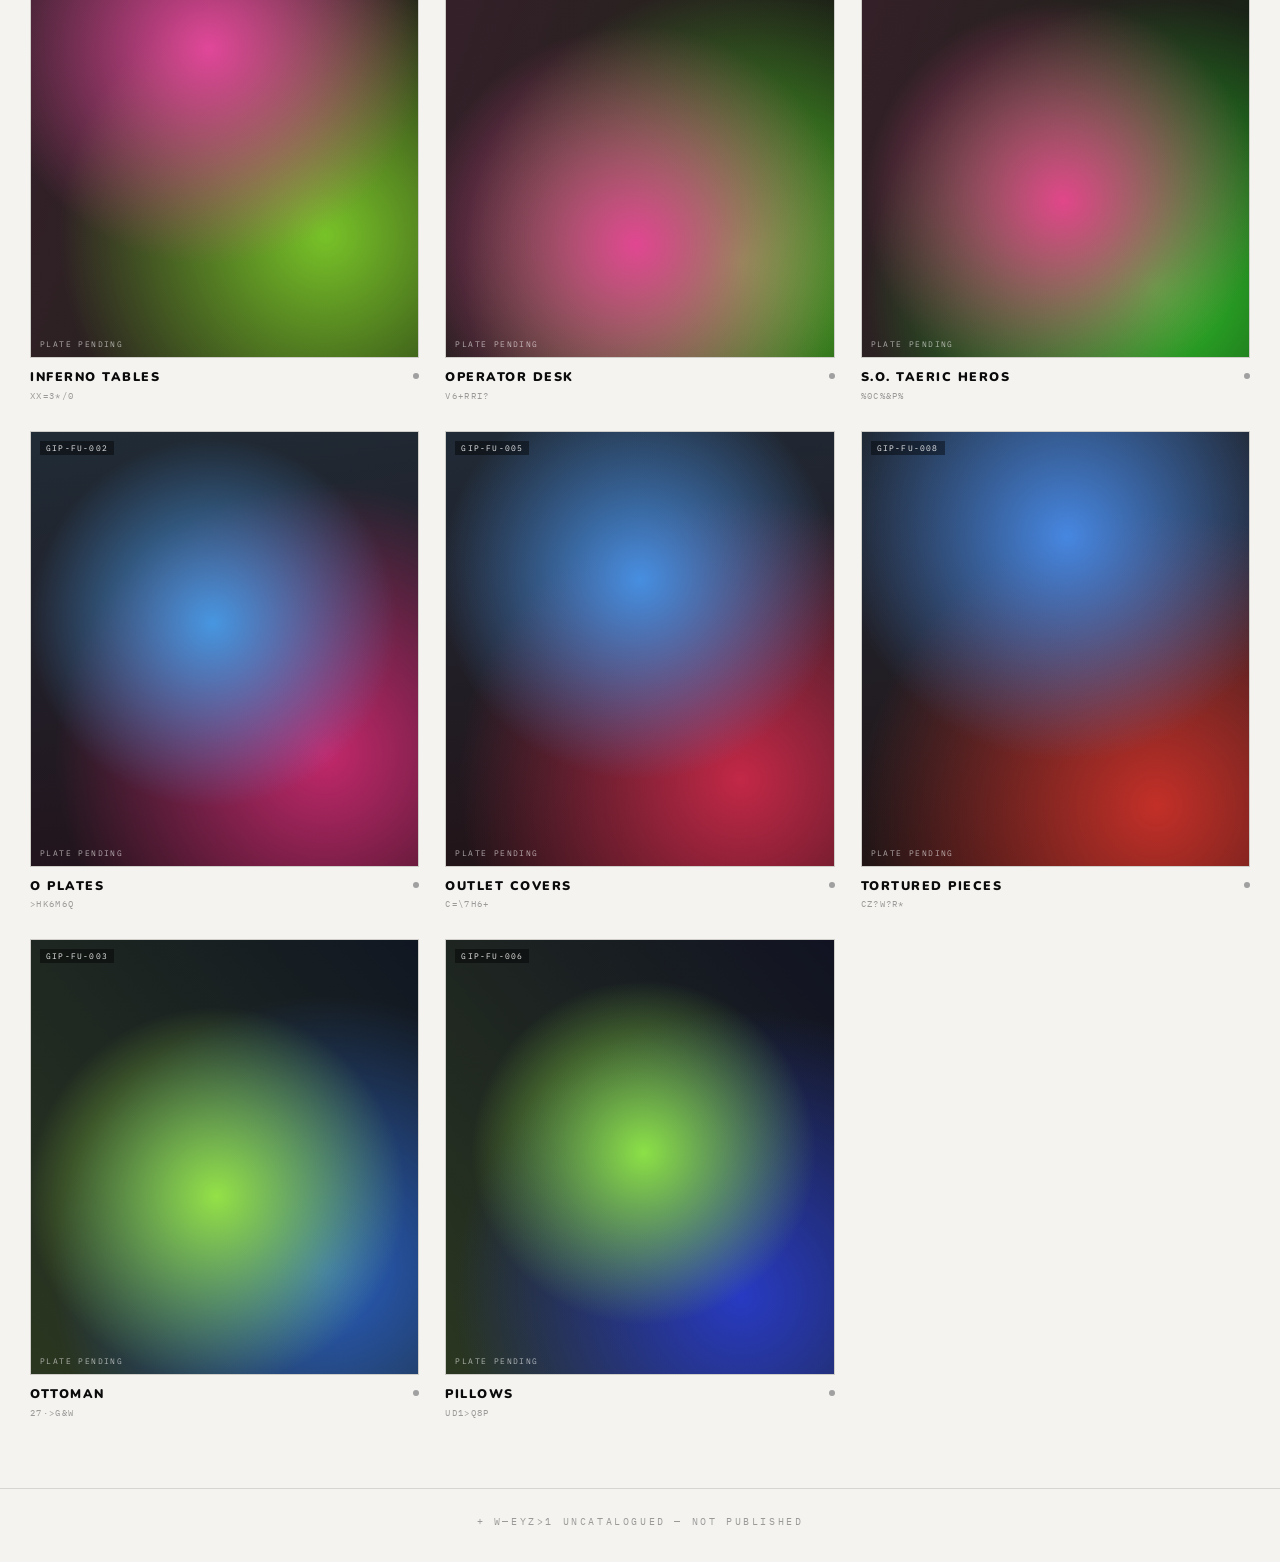
==== commit 68ac07b8: "Archive: keep the sub-nav pinned The sub-nav carried position:sticky but no offset, so it never actu" ====
--- a/archive.html
+++ b/archive.html
@@ -23,6 +23,8 @@
   /* Content cap — the band stays full-bleed, everything else is held to a
      readable measure so wide displays don't strand the grid in dead space. */
   --maxw:1720px;
+  /* height of the band once collapsed — the sub-nav docks directly beneath it */
+  --bandc:52px;
 }
 html{scroll-behavior:smooth}
 body{background:var(--paper);color:var(--ink);font-family:var(--sans);-webkit-font-smoothing:antialiased;overflow-x:hidden}
@@ -118,7 +120,8 @@
    SUB-NAV
 ══════════════════════════════════════ */
 .subnav{
-  position:sticky;z-index:420;background:rgba(244,243,240,.94);
+  /* sticky needs an offset to actually stick — without `top` this scrolled away */
+  position:sticky;top:var(--bandc);z-index:420;background:rgba(244,243,240,.94);
   backdrop-filter:blur(14px);-webkit-backdrop-filter:blur(14px);
   border-bottom:1px solid var(--rule);
   display:flex;align-items:center;gap:26px;flex-wrap:wrap;
@@ -370,7 +373,8 @@
 .plate.real img:not(.glow-layer){display:block;width:100%;height:auto}
 .plate-ph{position:absolute;inset:0}
 .plate-n{position:absolute;left:12px;bottom:10px;font-family:var(--mono);font-size:8px;letter-spacing:1.6px;color:rgba(255,255,255,.6);text-transform:uppercase}
-.dossier{position:sticky;top:150px;padding:44px 30px 0 0;align-self:start;max-height:calc(100vh - 165px);overflow-y:auto;scrollbar-width:thin}
+/* clears the band + sub-nav, both of which stay pinned */
+.dossier{position:sticky;top:112px;padding:44px 30px 0 0;align-self:start;max-height:calc(100vh - 128px);overflow-y:auto;scrollbar-width:thin}
 .dossier::-webkit-scrollbar{width:3px}
 .dossier::-webkit-scrollbar-thumb{background:var(--ink-20)}
 .d-cat{font-family:var(--mono);font-size:9px;letter-spacing:2.4px;color:var(--ink-38);text-transform:uppercase;margin-bottom:12px}
@@ -445,6 +449,7 @@
   .dossier{position:static;max-height:none;padding:26px 30px 0;overflow:visible}
 }
 @media(max-width:640px){
+  :root{--bandc:46px}
   .bk{height:96px}
   .bk-home{flex:0 0 44px}.bk-home:hover{flex:0 0 44px}
   .band.compact .bk{height:46px}
@@ -1175,7 +1180,9 @@
 
 let loadingMore=false;
 window.addEventListener('scroll',()=>{
-  $('#band').classList.toggle('compact',window.scrollY>90);
+  /* collapse early, so the band is already short by the time the
+     sub-nav docks against it and the two never overlap */
+  $('#band').classList.toggle('compact',window.scrollY>24);
   if(!document.body.classList.contains('in-work'))return;
   if(!loadingMore&&window.innerHeight+window.scrollY>document.body.offsetHeight-1400){
     loadingMore=true;
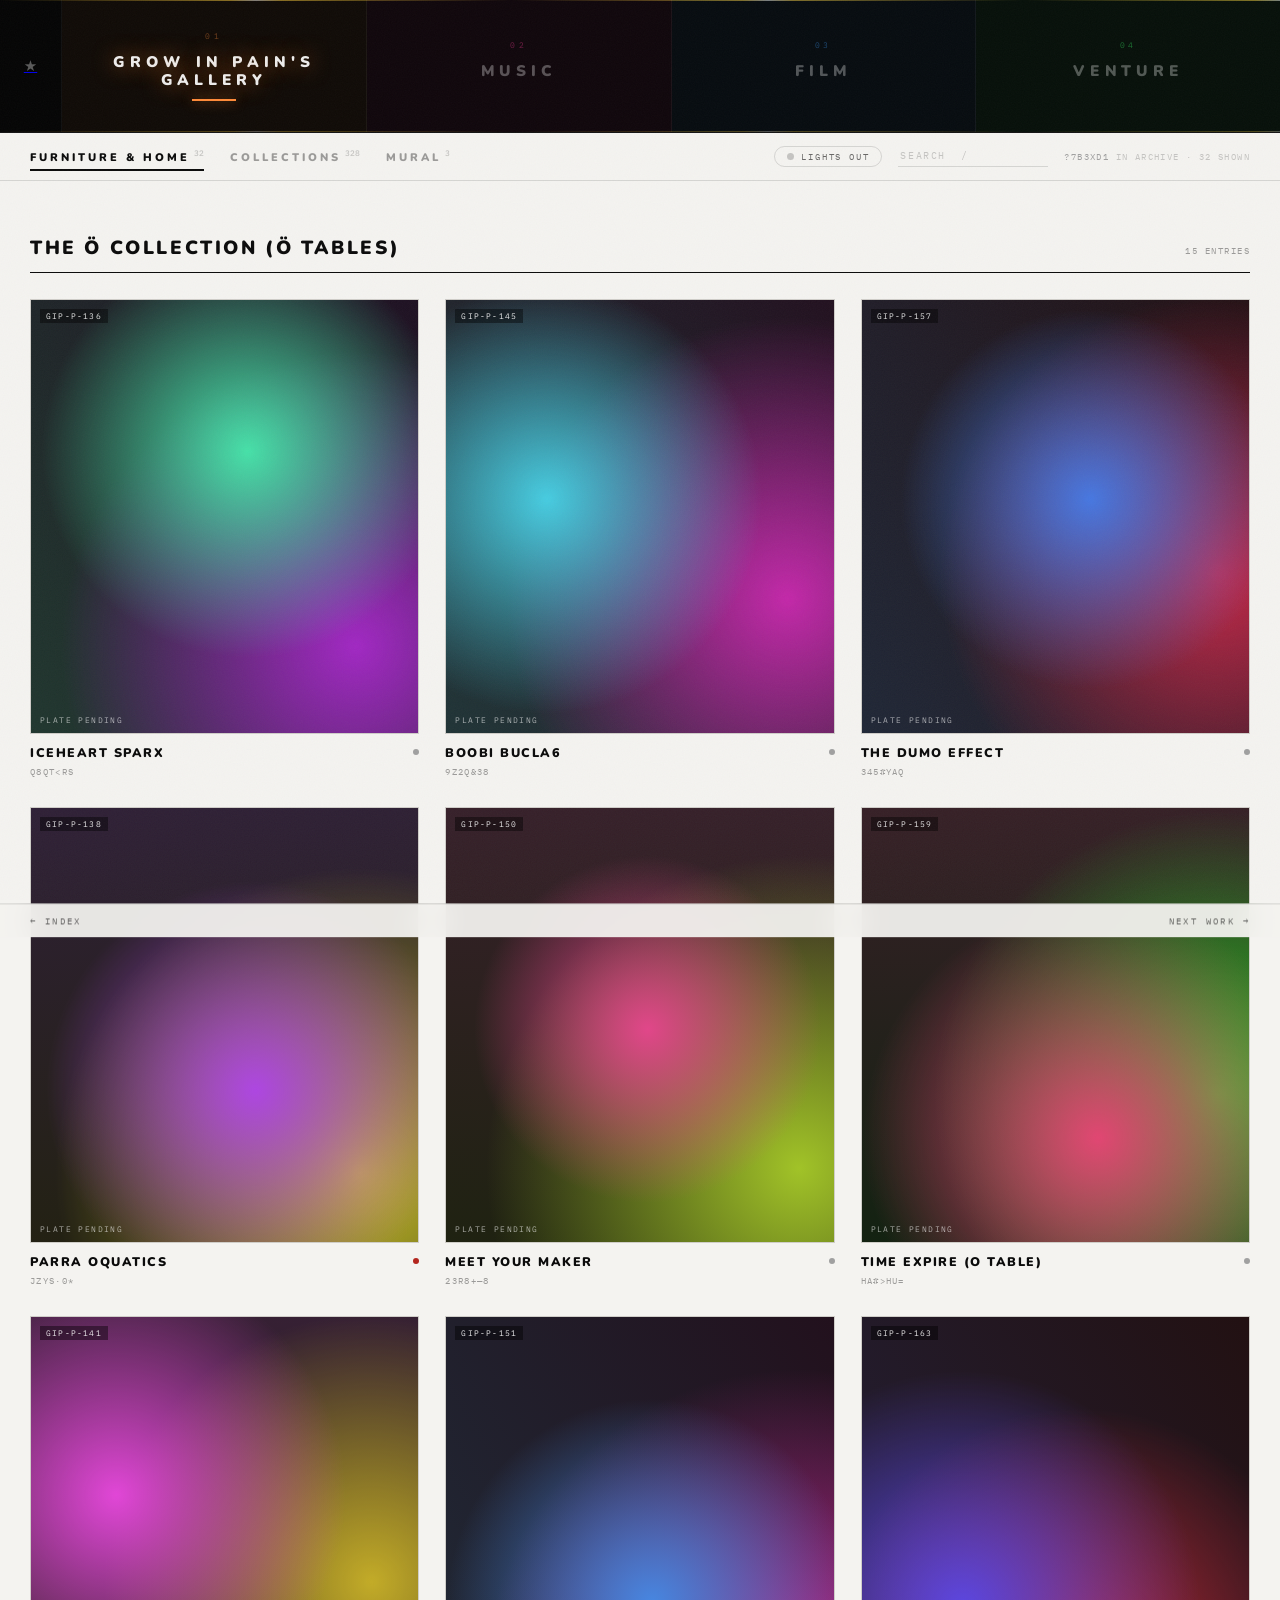
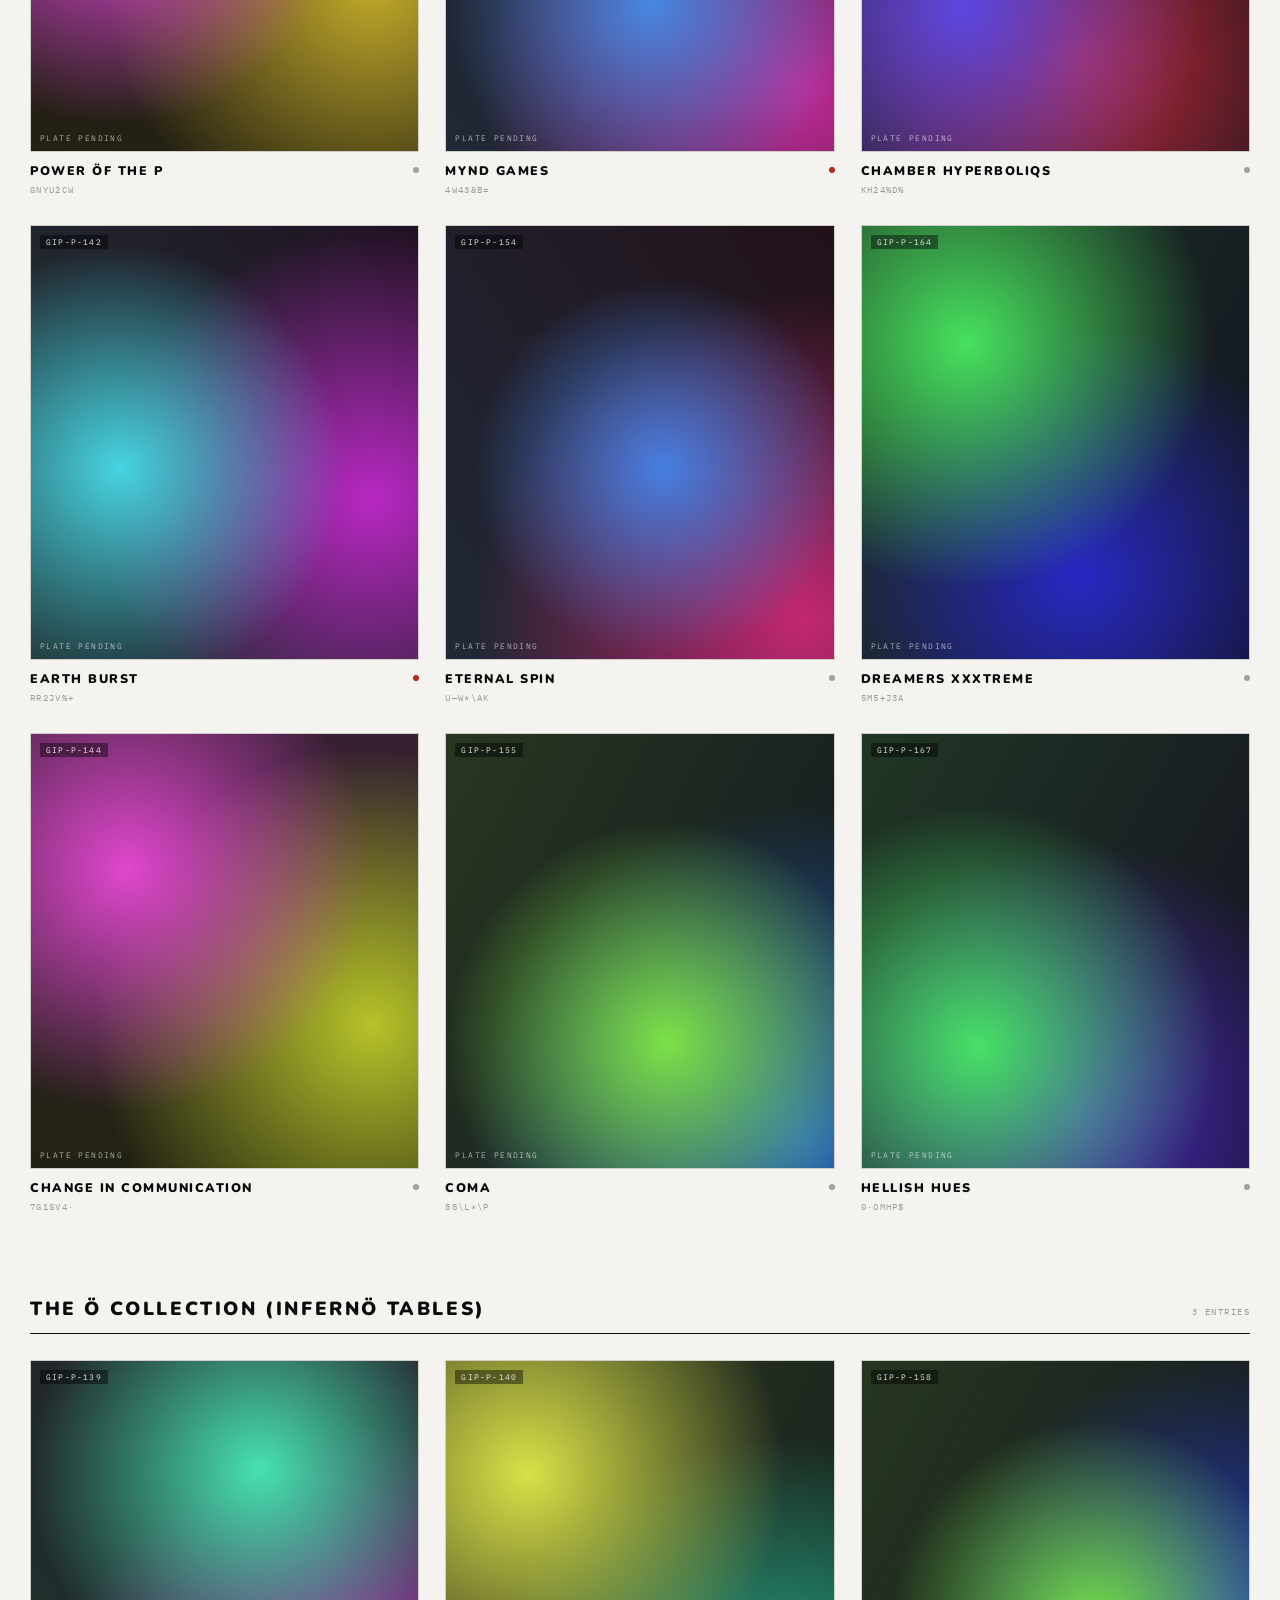
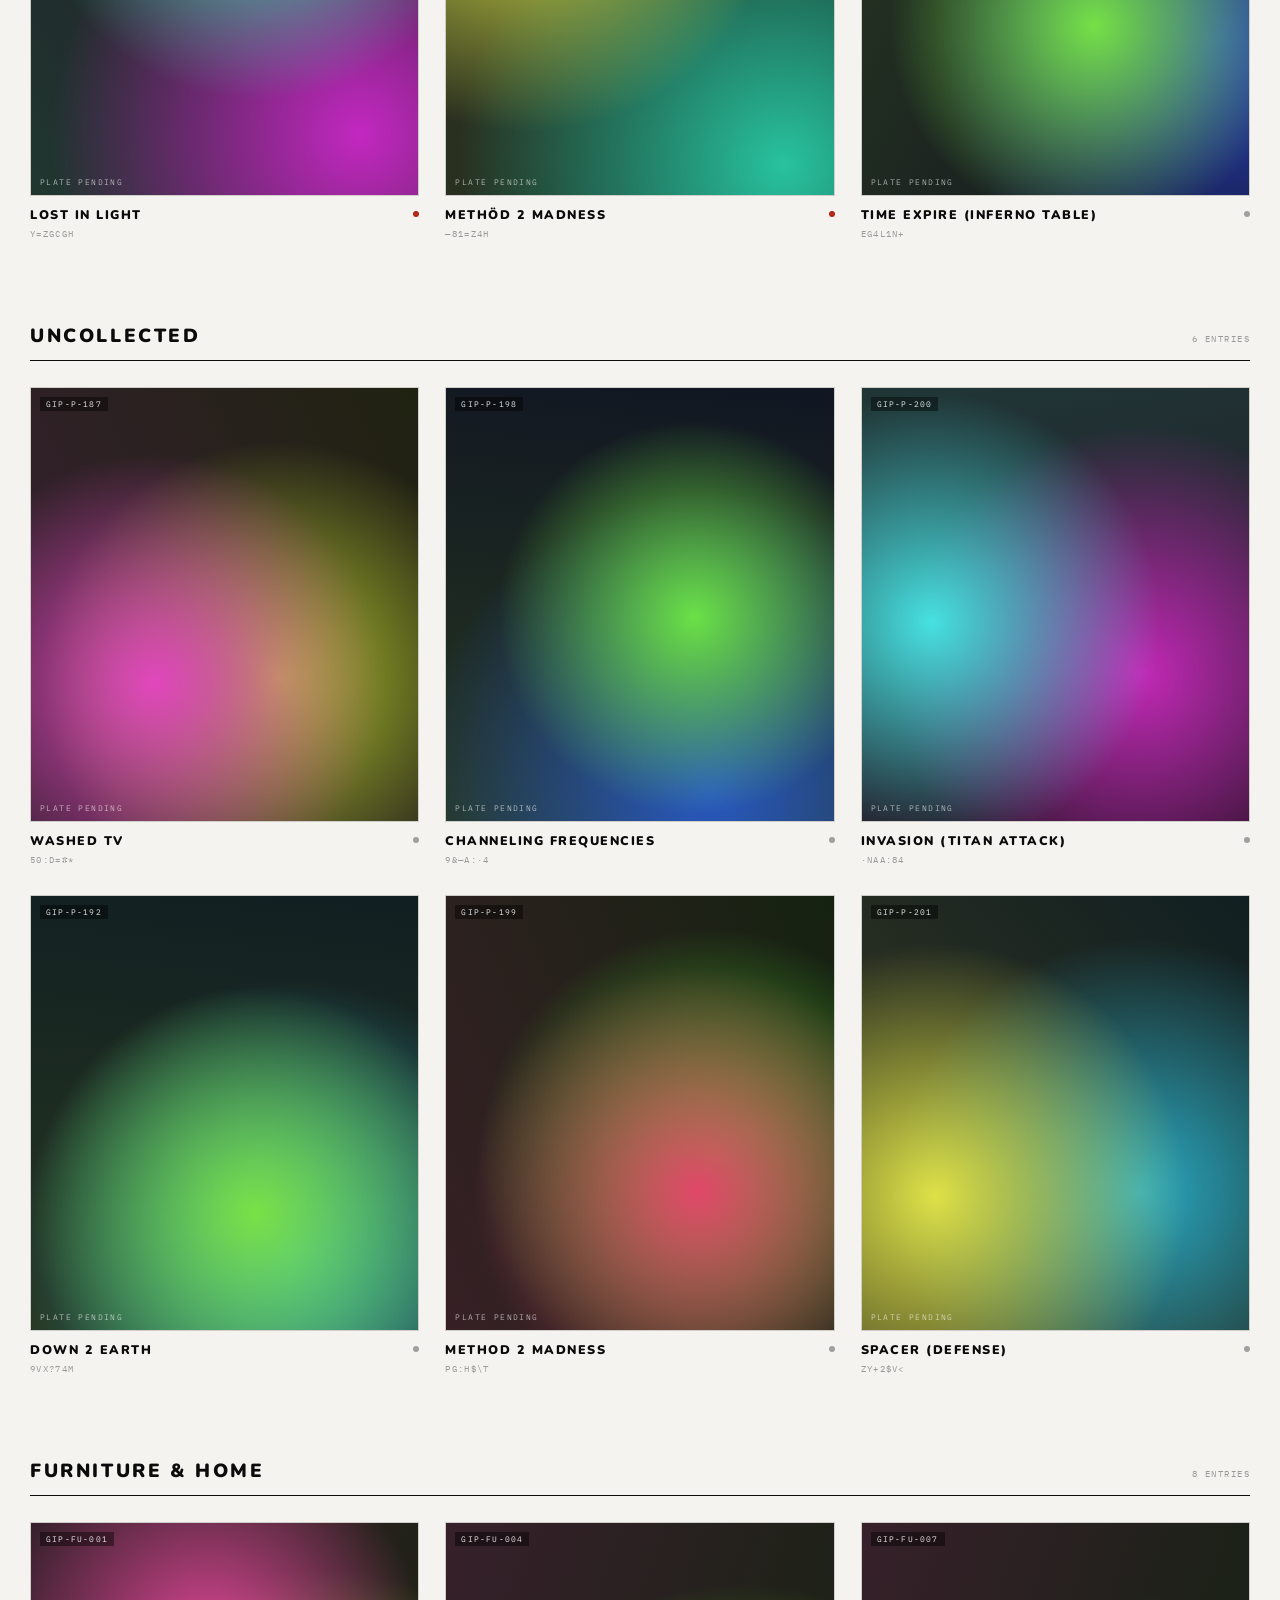
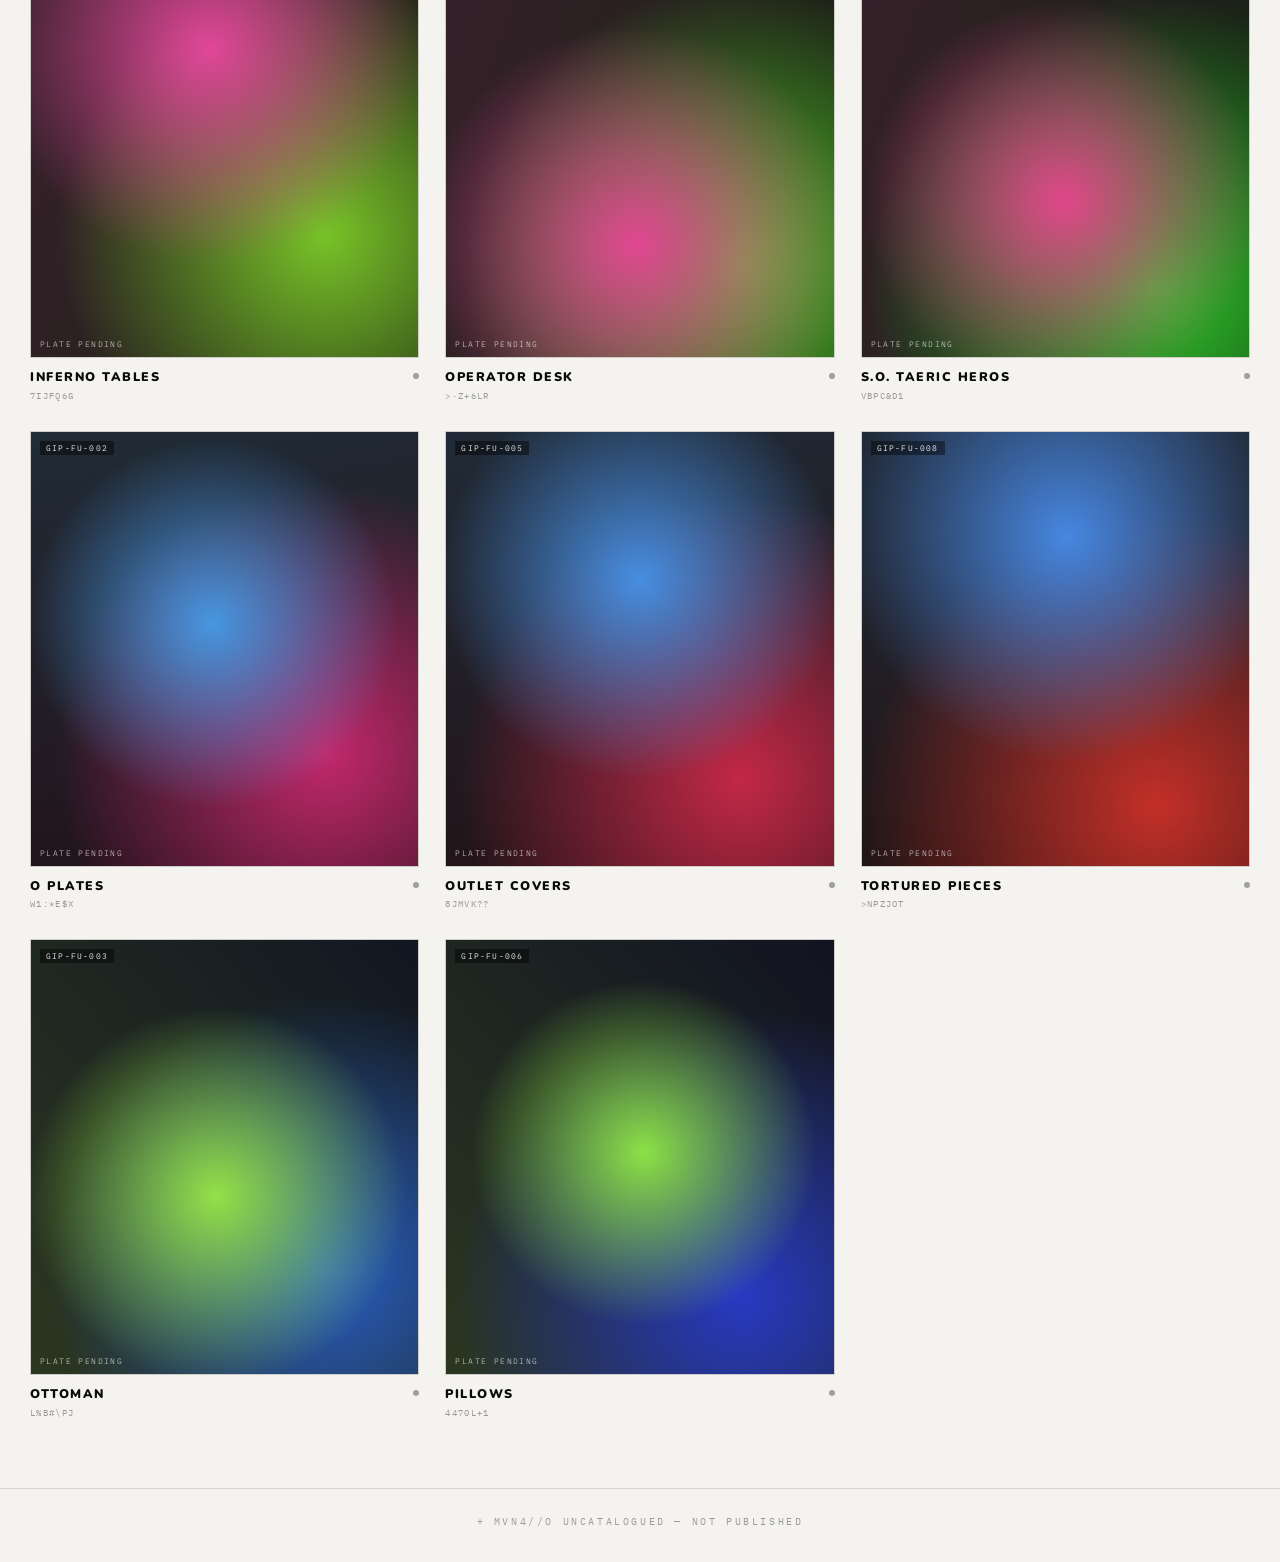
==== commit 1627fe46: "Archive: plate eleven collections, 2019-2021 82 works across The You / Huge Disconnection / Falling " ====
--- a/archive.html
+++ b/archive.html
@@ -562,42 +562,63 @@
 
 const CATALOGUE = [];
 
-/* ── Making Space, 2021 — the collections with real plates.
-      The folders are authoritative: many of these are not in the
-      Notion export at all. Each work carries its true dimensions
-      so nothing gets cropped, plus any glow-in-the-dark plates. ── */
+/* ── Plated works: photographed and published. The folders are
+      authoritative here — many are not in the Notion export at all.
+      Each carries true dimensions so nothing is cropped, extra
+      plates where a work was shot more than once, and glow plates
+      where the piece was painted in glow pigment. ── */
 const A = 'assets/archive/';
-const GLOW_DIR = A+'making-space-dark-glow/';
-const msTitles = new Set(MAKING_SPACE.map(m=>m.n.toLowerCase()));
-
-MAKING_SPACE.forEach((m,i)=>{
-  const dir = A+m.d+'/';
-  const isDark = m.d.indexOf('dark')>-1;
+const platedTitles = PLATED.map(m=>m.n.toLowerCase().trim());
+
+/* Two records describe the same painting only when one title is the other
+   plus a subtitle — "A Covid Revolution" / "A Covid Revolution / We Should
+   All Be Dead Already!". A trailing numeral or numeral-word is NOT a match:
+   "Path of Phury" and "Path of Phury II" are different paintings, and
+   collapsing them would erase real works from the catalogue. */
+const SUBTITLE_SEPS = [' - ',' / ',' : ',' & ',' — '];
+function sameWork(a,b){
+  const x=a.toLowerCase().trim(), y=b.toLowerCase().trim();
+  if(x===y) return true;
+  const s = x.length<y.length ? x : y;
+  const l = x.length<y.length ? y : x;
+  if(!l.startsWith(s)) return false;
+  return SUBTITLE_SEPS.some(sep=>l.slice(s.length).startsWith(sep));
+}
+
+/* PowerShell unwraps single-element arrays, so a work with exactly one
+   plate or one glow capture arrives as a bare object. Normalise both. */
+const arr = v => v==null ? [] : (Array.isArray(v)?v:[v]);
+
+PLATED.forEach((m,i)=>{
+  const dir = A+m.dir+'/';
+  const gdir = A+m.dir+'-glow/';
+  const plates = arr(m.p);
+  const glows  = arr(m.g);
   CATALOGUE.push({
-    id:'GIP-MS'+(isDark?'D':'L')+'-'+String(i+1).padStart(3,'0'),
+    id:'GIP-PL-'+String(i+1).padStart(3,'0'),
     title:m.n, series:null,
-    collection:'Making Space ('+(isDark?'Dark':'Light')+')',
+    collection:m.c,
     section:'gallery', group:'collections', medium:'painting',
     status:m.s?'sold':'unknown',
-    date:'2021',
+    date:m.y?String(m.y):null,
     materials:null, dimensions:null, edition:null,
     location:m.s?'Private Collection':null,
     contributors:[],
-    thumb:dir+'thumb/'+m.slug+'.jpg',
-    images:[dir+'full/'+m.slug+'.jpg'],
-    w:m.w, h:m.h,
+    thumb: plates.length ? dir+'thumb/'+plates[0].s+'.jpg' : null,
+    images: plates.map(p=>dir+'full/'+p.s+'.jpg'),
+    w: plates.length?plates[0].w:null, h: plates.length?plates[0].h:null,
     /* the same painting photographed in the dark */
-    glowThumb: m.g&&m.g.length ? GLOW_DIR+'thumb/'+m.g[0].s+'.jpg' : null,
-    glow: m.g&&m.g.length ? m.g.map(x=>GLOW_DIR+'full/'+x.s+'.jpg') : null,
-    plates:1
+    glowThumb: glows.length ? gdir+'thumb/'+glows[0].s+'.jpg' : null,
+    glow: glows.length ? glows.map(x=>gdir+'full/'+x.s+'.jpg') : null,
+    plates: plates.length||1
   });
 });
 
 /* ── The catalogue proper: 304 works from the Notion export.
-      Titles already carried by Making Space (Light) are skipped so
+      Titles already carried by a plated collection are skipped so
       the same painting is not listed twice.
       Collector names and prices are deliberately withheld. ── */
-PAINTINGS.filter(p=>!msTitles.has(p.n.toLowerCase())).forEach((p,i)=>{
+PAINTINGS.filter(p=>!platedTitles.some(t=>sameWork(t,p.n))).forEach((p,i)=>{
   CATALOGUE.push({
     id:'GIP-P-'+String(i+1).padStart(3,'0'),
     title:p.n,
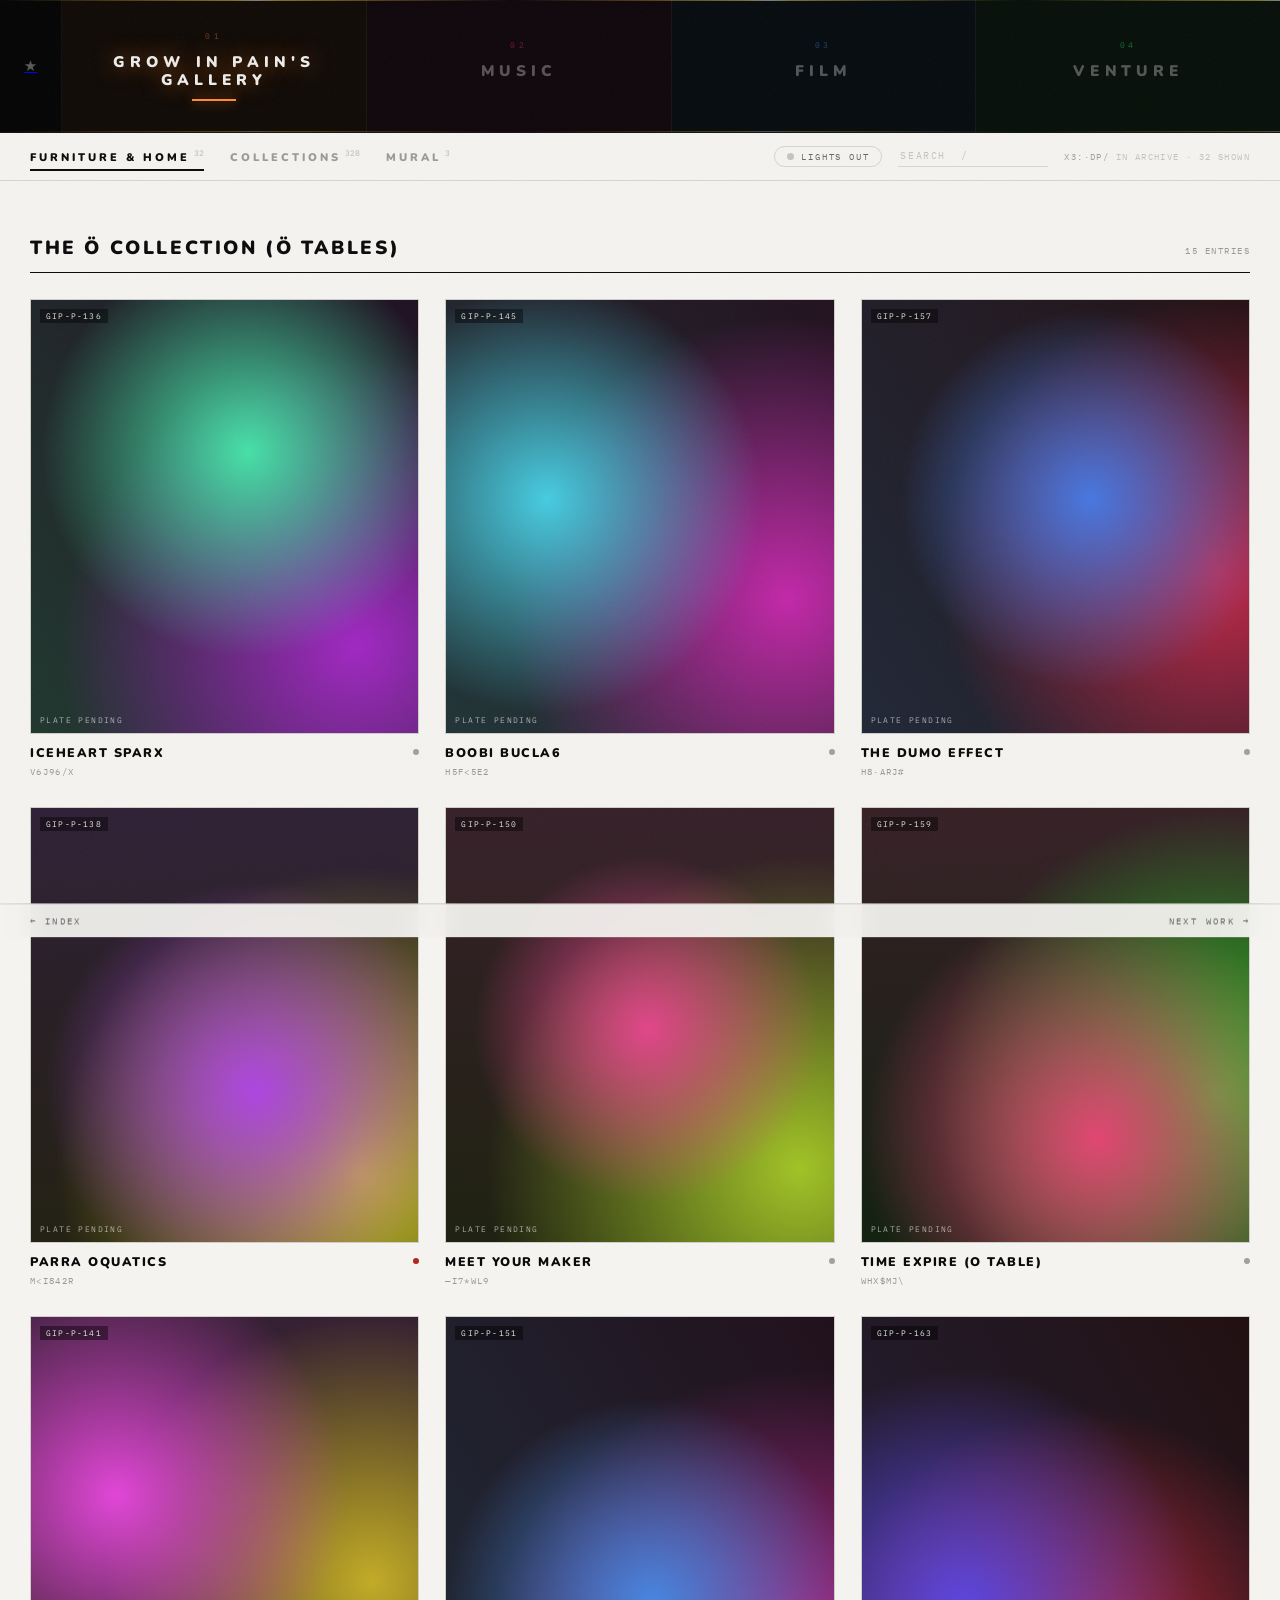
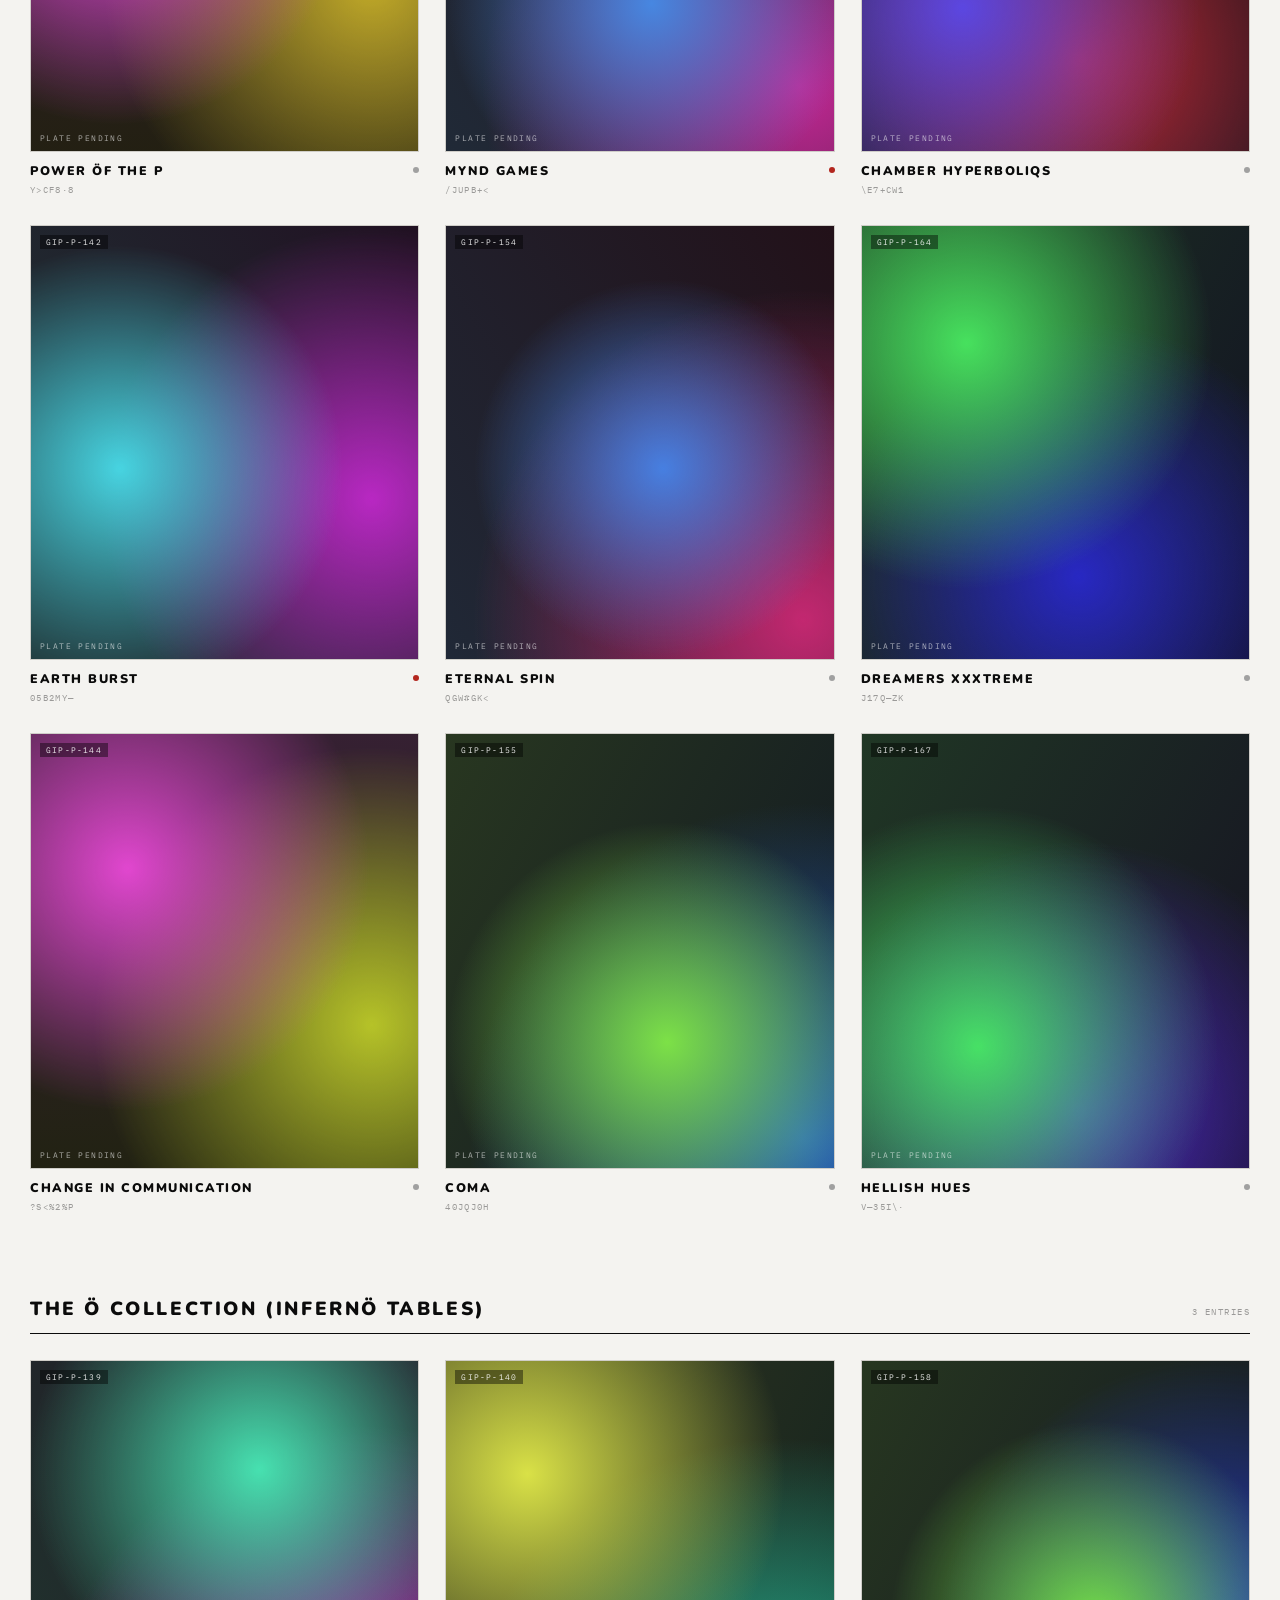
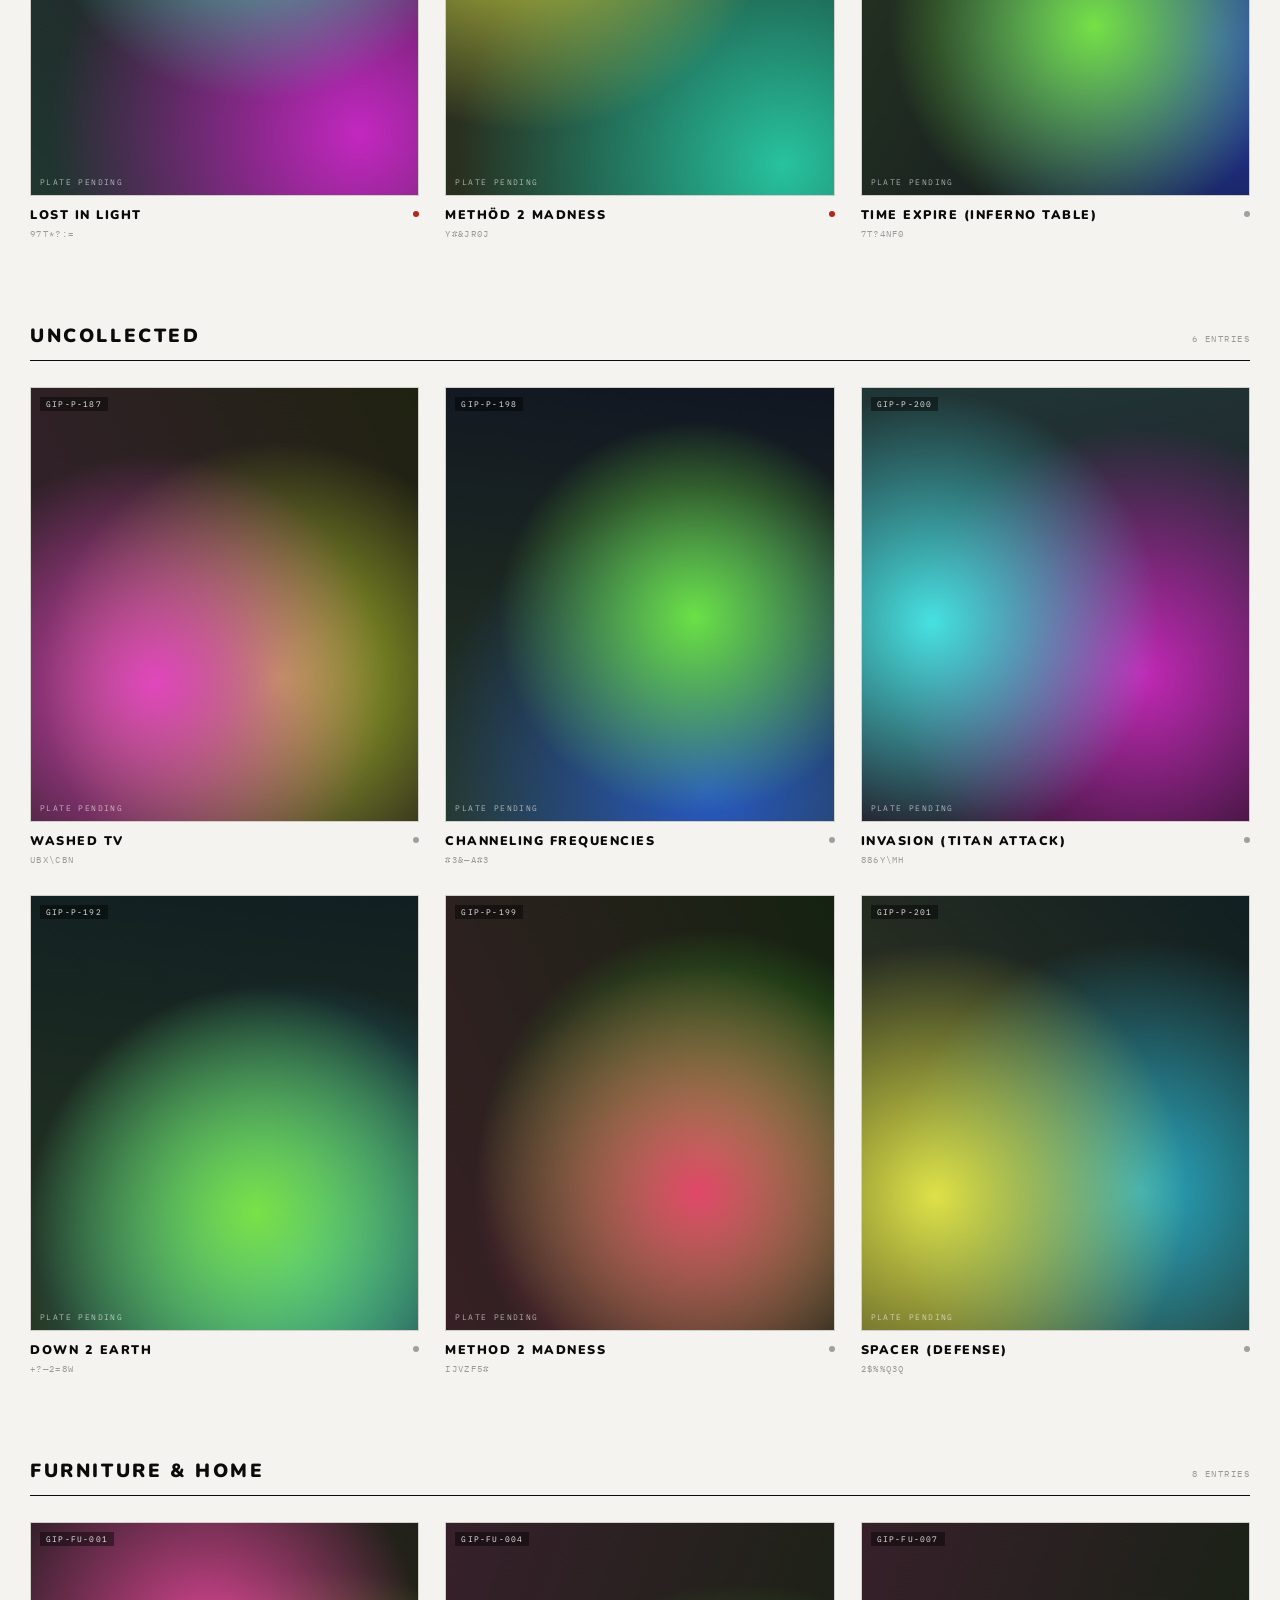
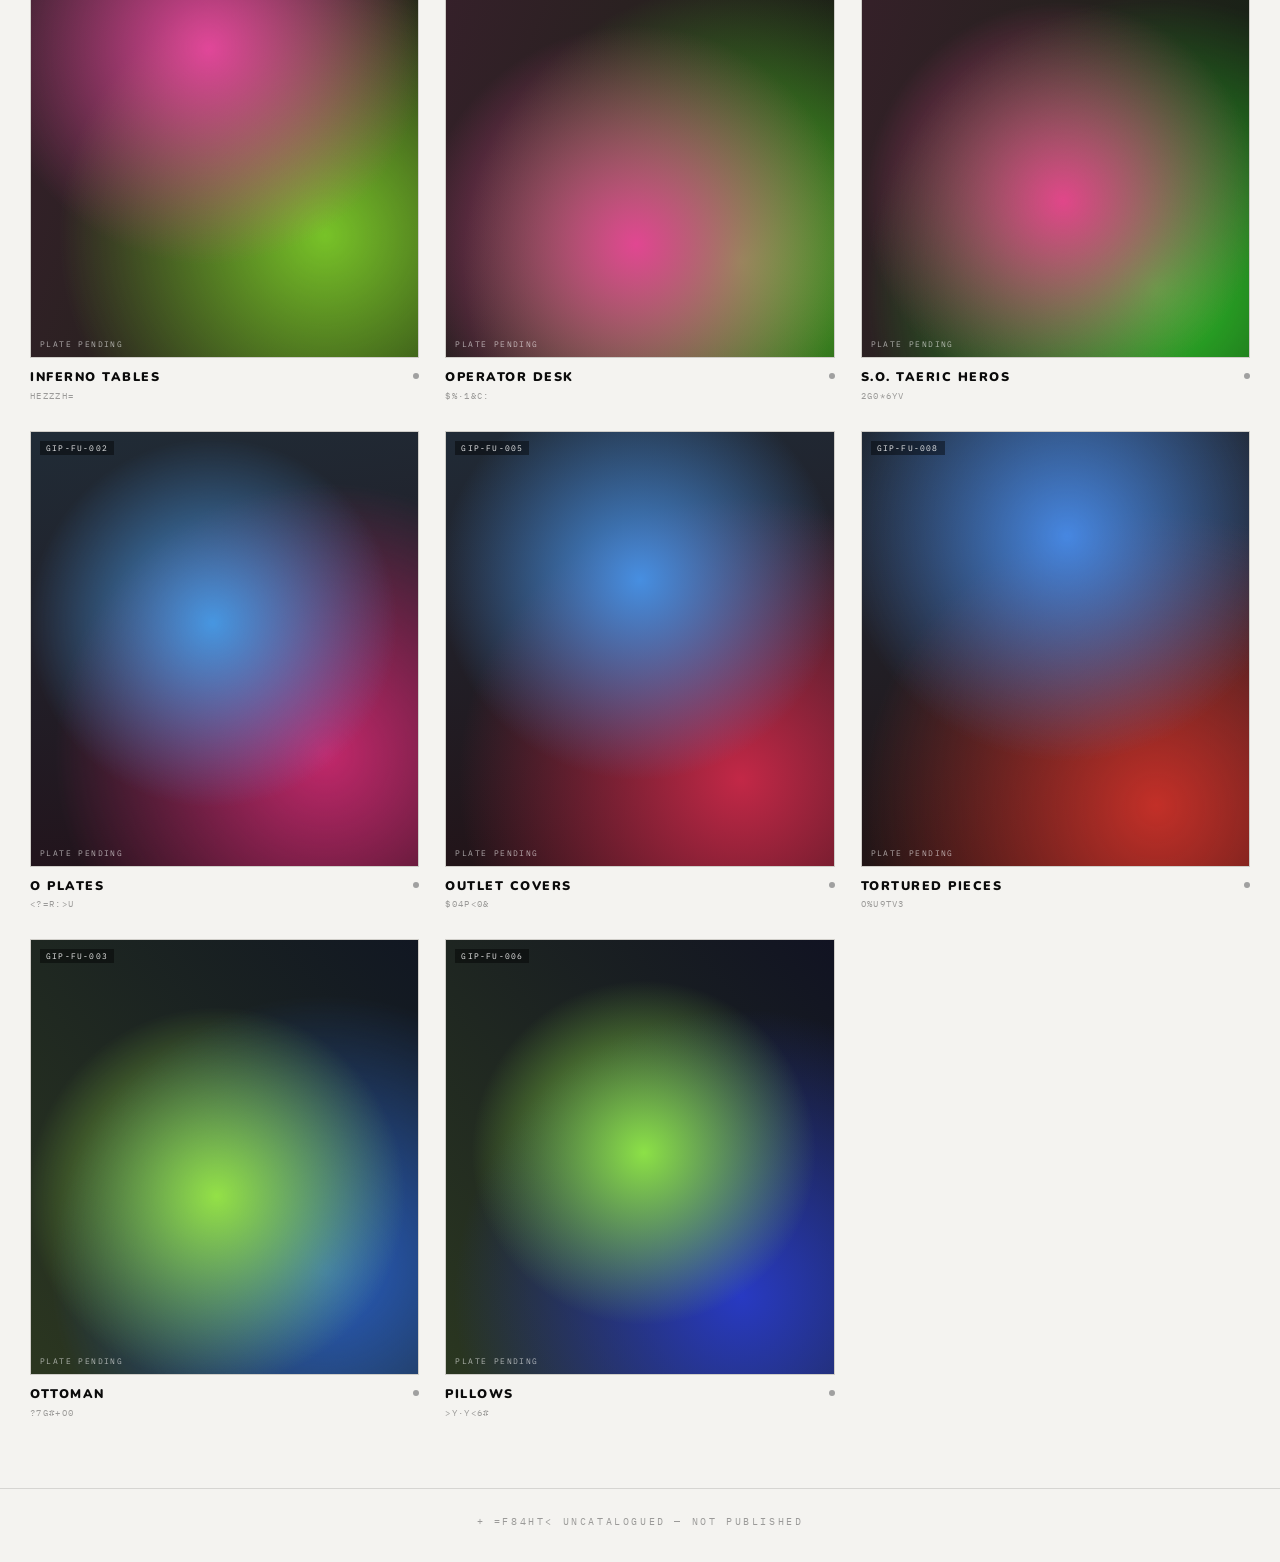
==== commit 08bbb482: "Splash: boot it in glyphs, not pixels The canvas is gone. The splash no longer draws anything — it t" ====
--- a/archive.html
+++ b/archive.html
@@ -530,6 +530,7 @@
   </div>
 </div>
 
+<script src="scramble.js"></script>
 <script src="archive-data.js"></script>
 <script>
 /* ══════════════════════════════════════════════════════
@@ -722,53 +723,9 @@
 ];
 
 
-/* ══════════════════════════════════════════════════════
-   DECRYPT ENGINE
-   value → resolves & locks · null → scrambles forever
-   sealed → resolves to SEALED + date
-══════════════════════════════════════════════════════ */
-const GLYPHS='ABCDEFGHIJKLMNOPQRSTUVWXYZ0123456789#%&$?/\\<>*+=—:·';
-const rnd=n=>Math.floor(Math.random()*n);
-
-class Decrypt{
-  constructor(el,text,mode){this.el=el;this.mode=mode;this.text=text||'';this.frame=0;this.raf=null;this.done=false;this.running=false}
-  start(){
-    if(this.running||this.done)return;
-    this.running=true;
-    if(this.mode==='eternal'){this.eternal();return}
-    this.queue=[];
-    for(let i=0;i<this.text.length;i++)this.queue.push({to:this.text[i],start:rnd(18),end:rnd(34)+12});
-    this.frame=0;this.tick();
-  }
-  tick(){
-    let out='',done=0;
-    for(const q of this.queue){
-      if(this.frame>=q.end){done++;out+=q.to}
-      else if(this.frame>=q.start){if(!q.ch||Math.random()<.3)q.ch=GLYPHS[rnd(GLYPHS.length)];out+=q.ch}
-      else out+=' ';
-    }
-    this.el.textContent=out;
-    if(done===this.queue.length){this.done=true;this.running=false;this.raf=null;return}
-    this.frame++;this.raf=requestAnimationFrame(()=>this.tick());
-  }
-  eternal(){
-    const n=Math.max(7,this.text.length||7);
-    const loop=()=>{
-      let out='';for(let i=0;i<n;i++)out+=GLYPHS[rnd(GLYPHS.length)];
-      this.el.textContent=out;
-      this.timer=setTimeout(()=>{this.raf=requestAnimationFrame(loop)},70);
-    };loop();
-  }
-  stop(){if(this.raf)cancelAnimationFrame(this.raf);clearTimeout(this.timer);this.raf=null;this.running=false}
-}
-const liveDecrypts=new Set();
-function decryptInto(el,value){
-  let mode='resolve',text=value;
-  if(value===null||value===undefined){mode='eternal';text='UNKNOWN';el.classList.add('is-unknown')}
-  else if(typeof value==='object'&&value.sealed){text='SEALED · '+value.sealed;el.classList.add('is-sealed')}
-  const d=new Decrypt(el,text,mode);liveDecrypts.add(d);return d;
-}
-function killDecrypts(){liveDecrypts.forEach(d=>d.stop());liveDecrypts.clear()}
+/* The decrypt engine now lives in scramble.js — GLYPHS, rnd, Decrypt,
+   decryptInto and killDecrypts all come from there, so the splash and the
+   archive scramble in exactly the same hand. */
 
 /* ══ placeholder plates ══ */
 function hashOf(s){let h=0;for(let i=0;i<s.length;i++)h=(h*31+s.charCodeAt(i))>>>0;return h}
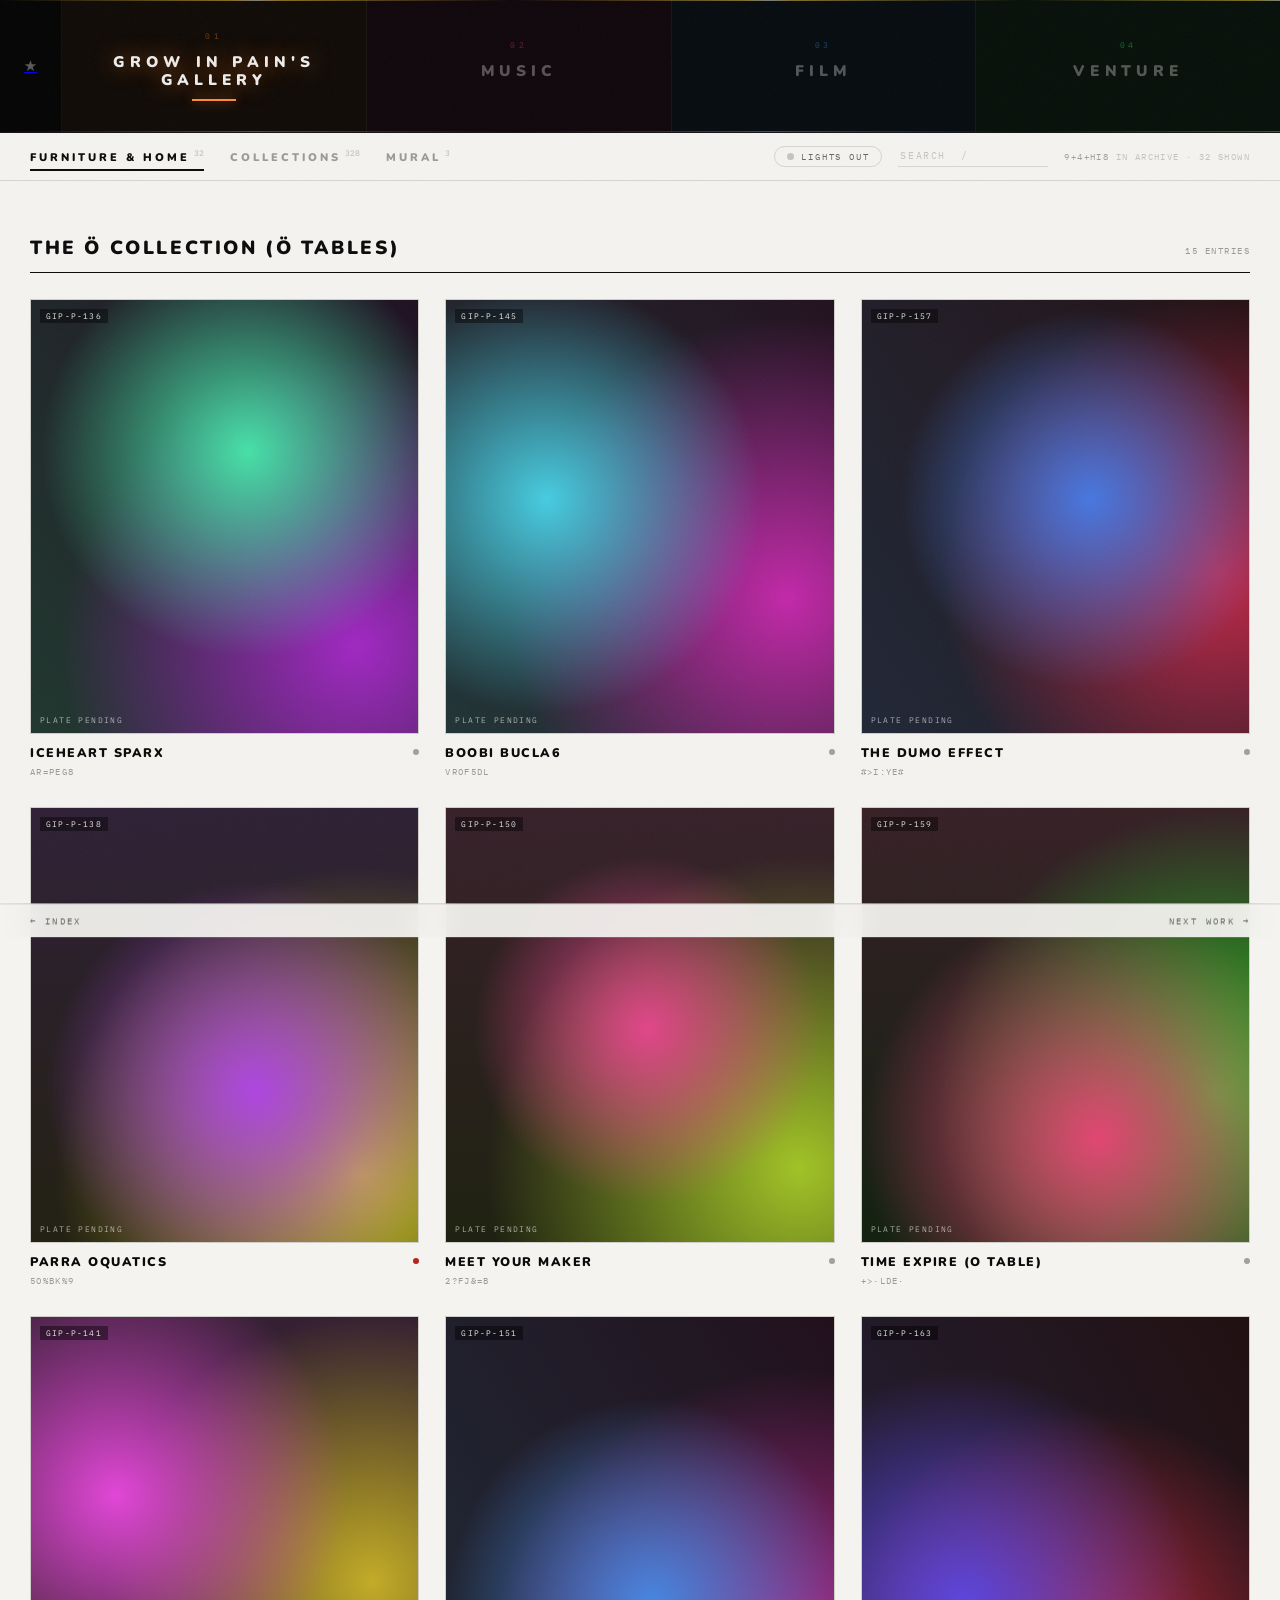
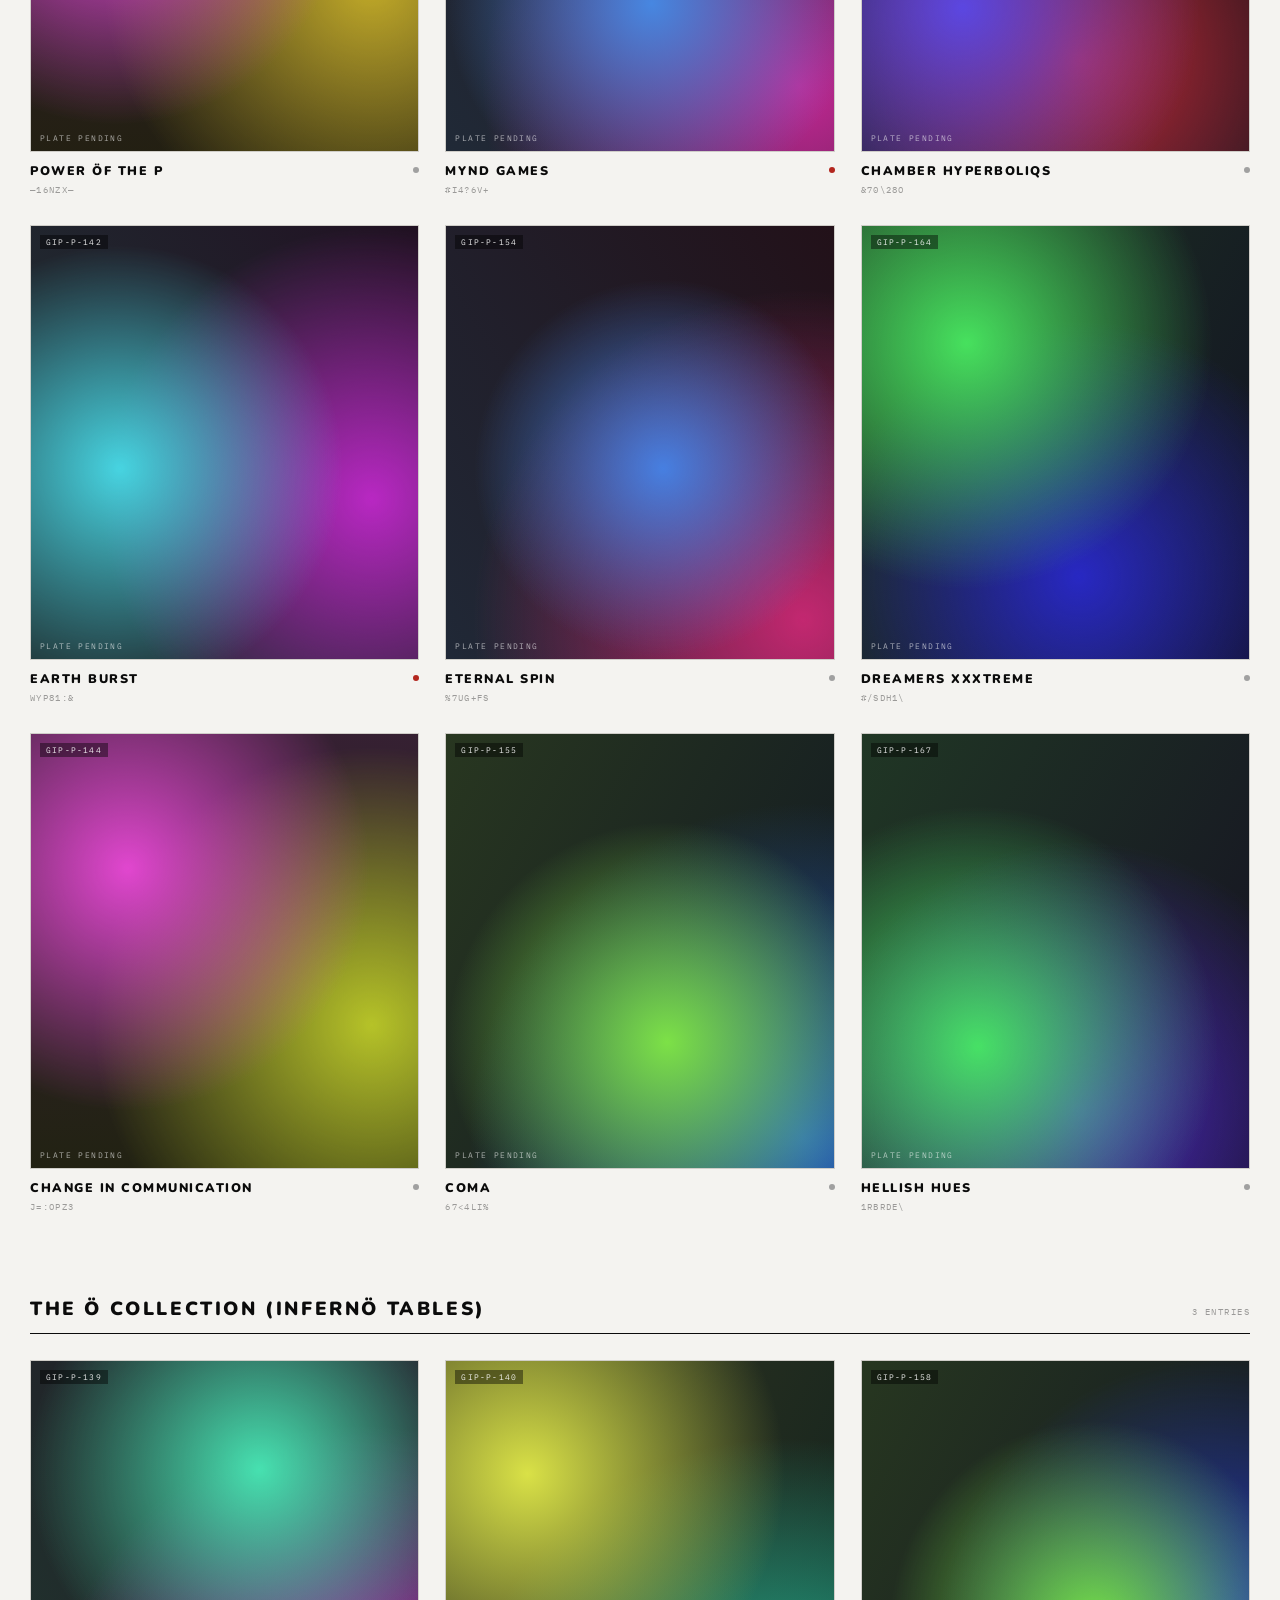
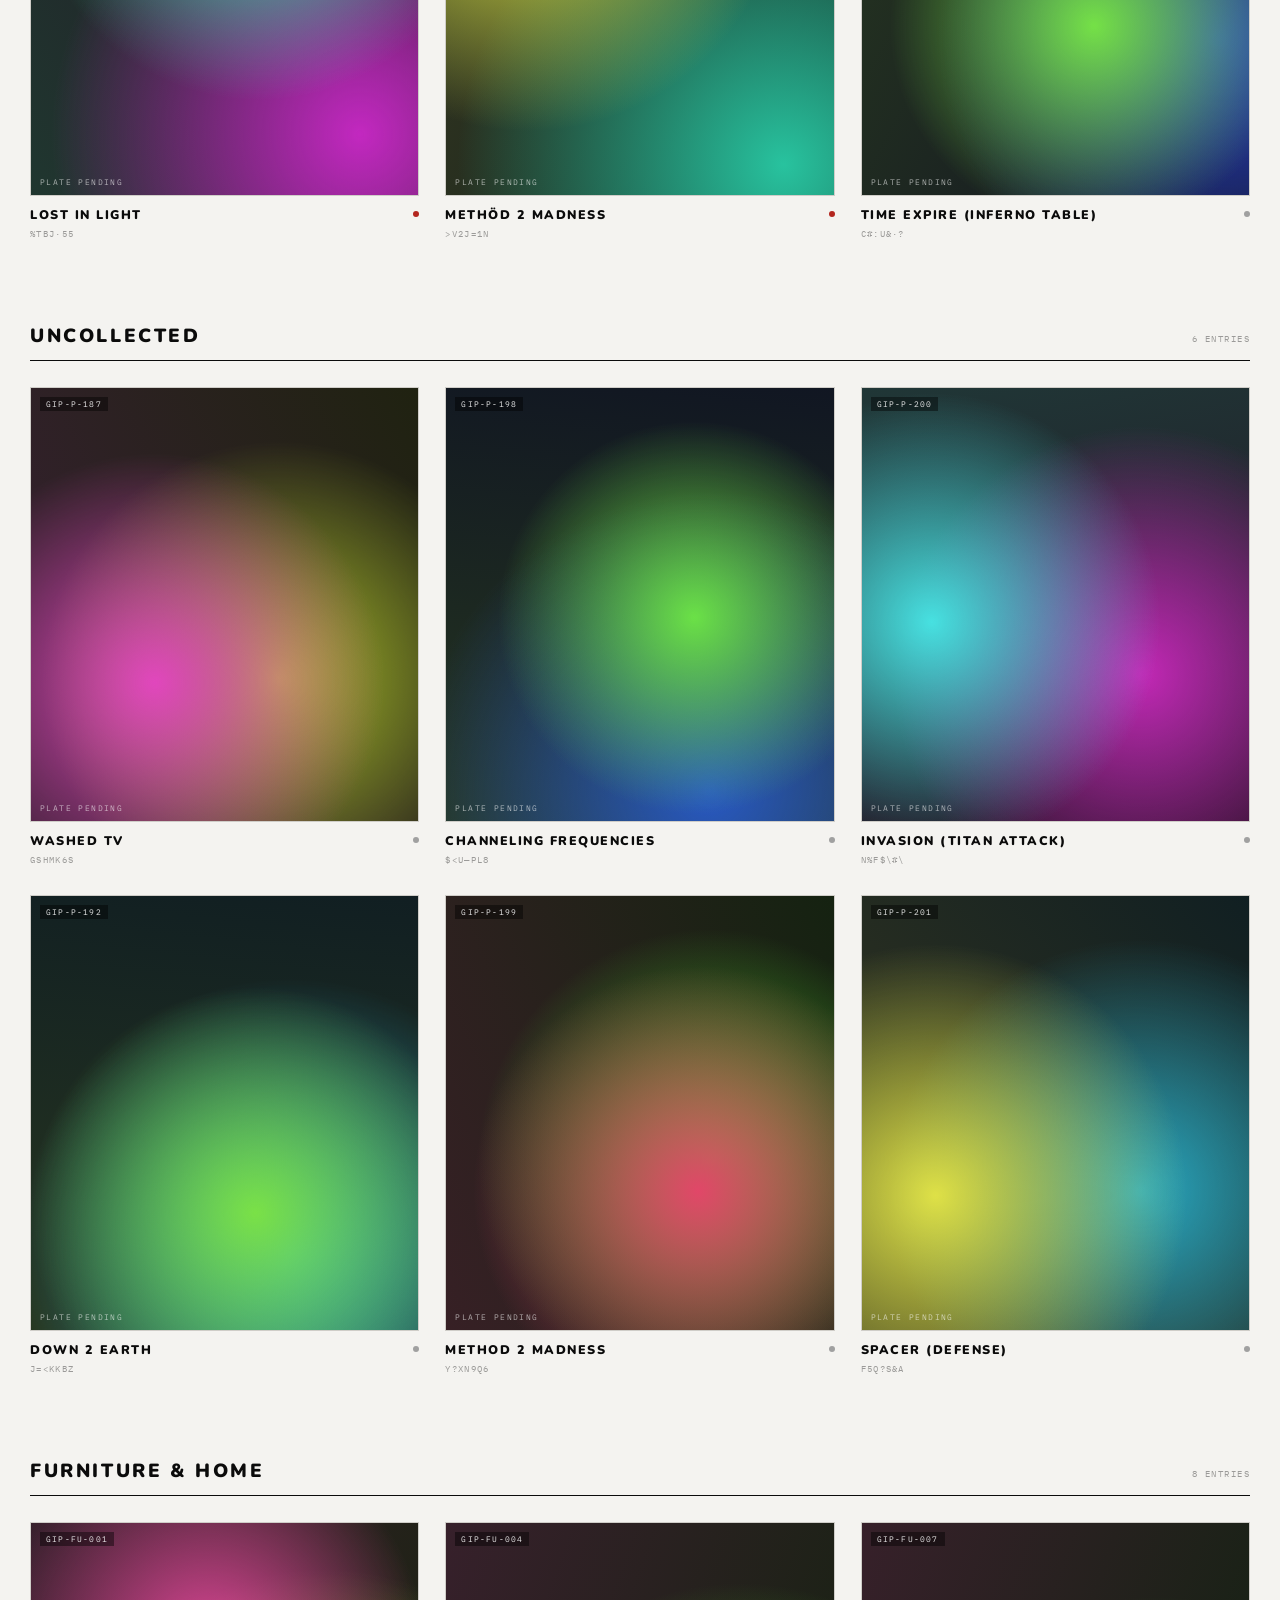
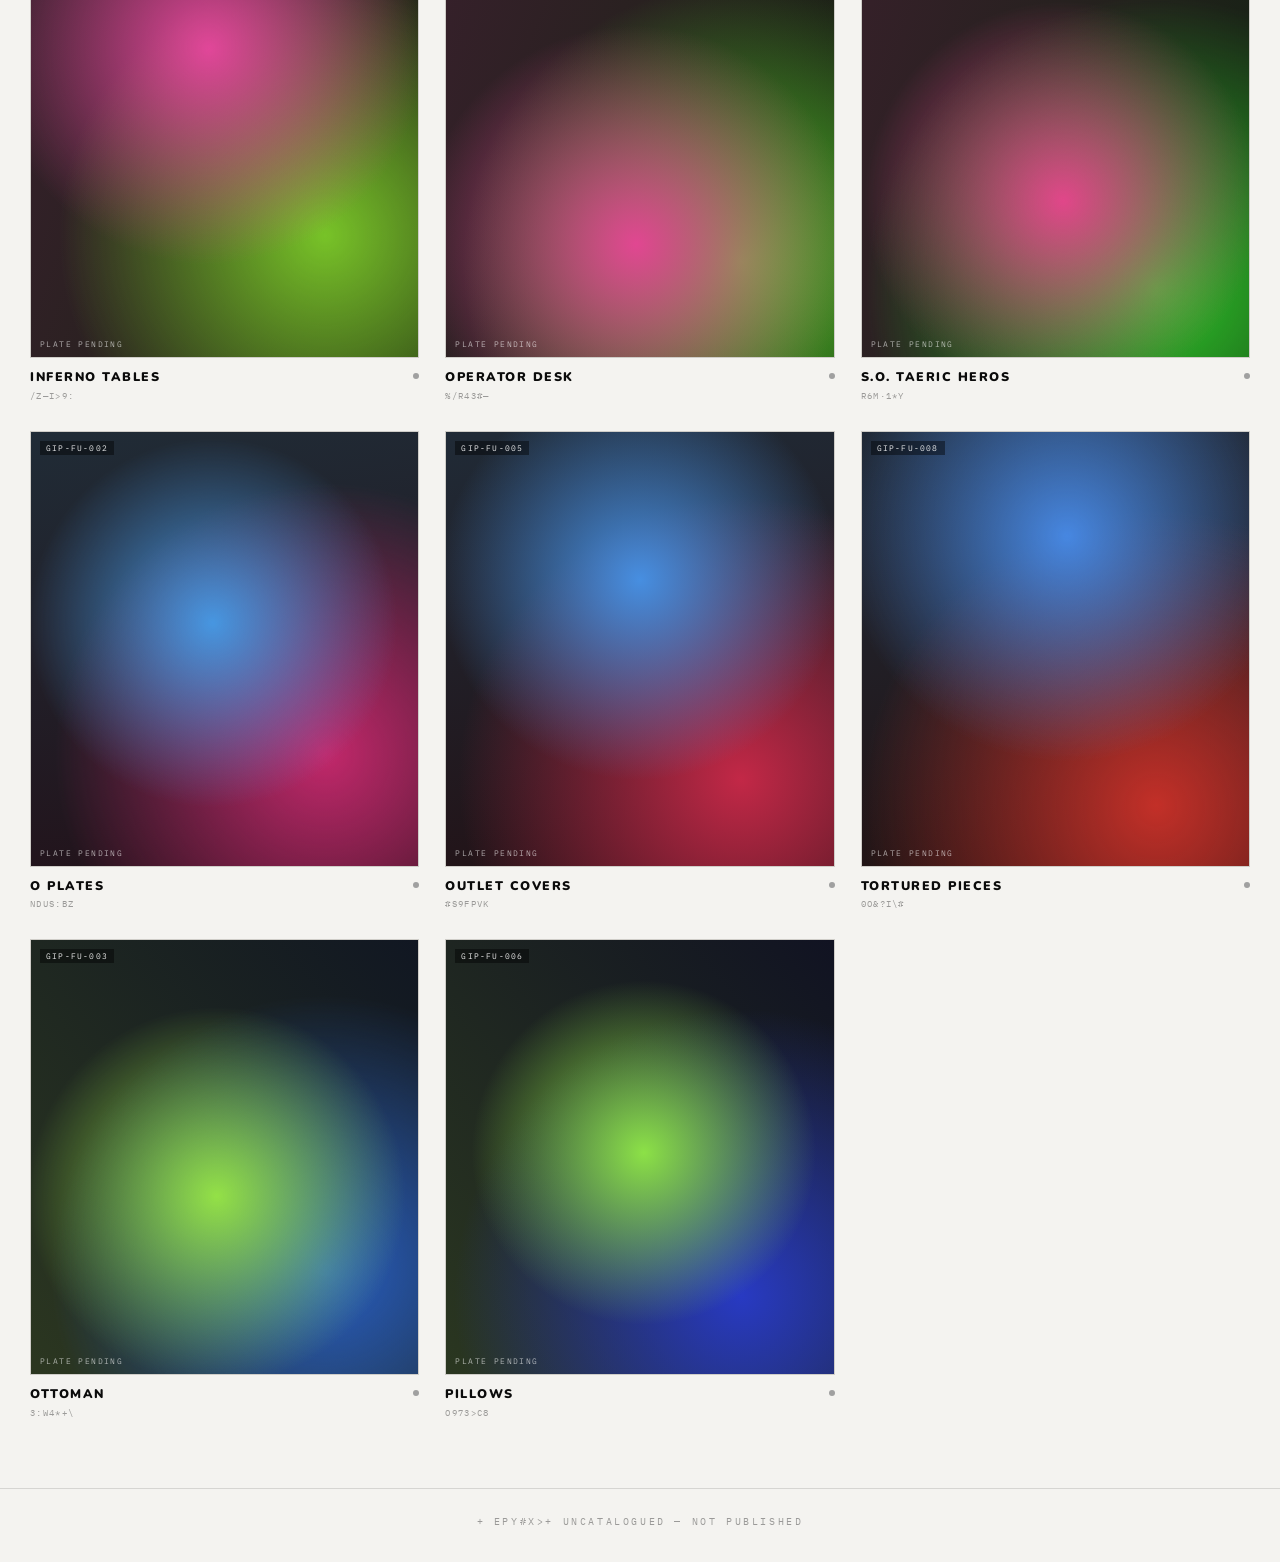
==== commit 9aac7923: "Home: put the newest record at the door The release band sits above the pillars and takes its height" ====
--- a/archive.html
+++ b/archive.html
@@ -5,6 +5,18 @@
 <meta name="viewport" content="width=device-width, initial-scale=1.0"/>
 <link rel="icon" type="image/svg+xml" href="data:image/svg+xml,<svg xmlns='http://www.w3.org/2000/svg' viewBox='0 0 100 100'><text y='.9em' font-size='90'>🦇</text></svg>">
 <title>Stars* · Archive</title>
+<meta name="description" content="The Stars* archive — commissions, collections and works, 2019 onward.">
+<link rel="canonical" href="https://scratchbradley.com/archive">
+<meta property="og:type"        content="website">
+<meta property="og:site_name"   content="Stars*">
+<meta property="og:title"       content="Stars* · Archive">
+<meta property="og:description" content="Commissions, collections and works.">
+<meta property="og:url"         content="https://scratchbradley.com/archive">
+<meta property="og:image"       content="https://scratchbradley.com/assets/og-upgrade-you.jpg">
+<meta property="og:image:width"  content="1200">
+<meta property="og:image:height" content="630">
+<meta name="twitter:card"       content="summary_large_image">
+<meta name="twitter:image"      content="https://scratchbradley.com/assets/og-upgrade-you.jpg">
 <link rel="preconnect" href="https://fonts.googleapis.com">
 <link href="https://fonts.googleapis.com/css2?family=Nunito:wght@700;800;900&family=IBM+Plex+Mono:wght@400;500;600&display=swap" rel="stylesheet">
 <style>
@@ -1368,5 +1380,6 @@
   }
 }
 </script>
+<script src="analytics.js"></script>
 </body>
 </html>
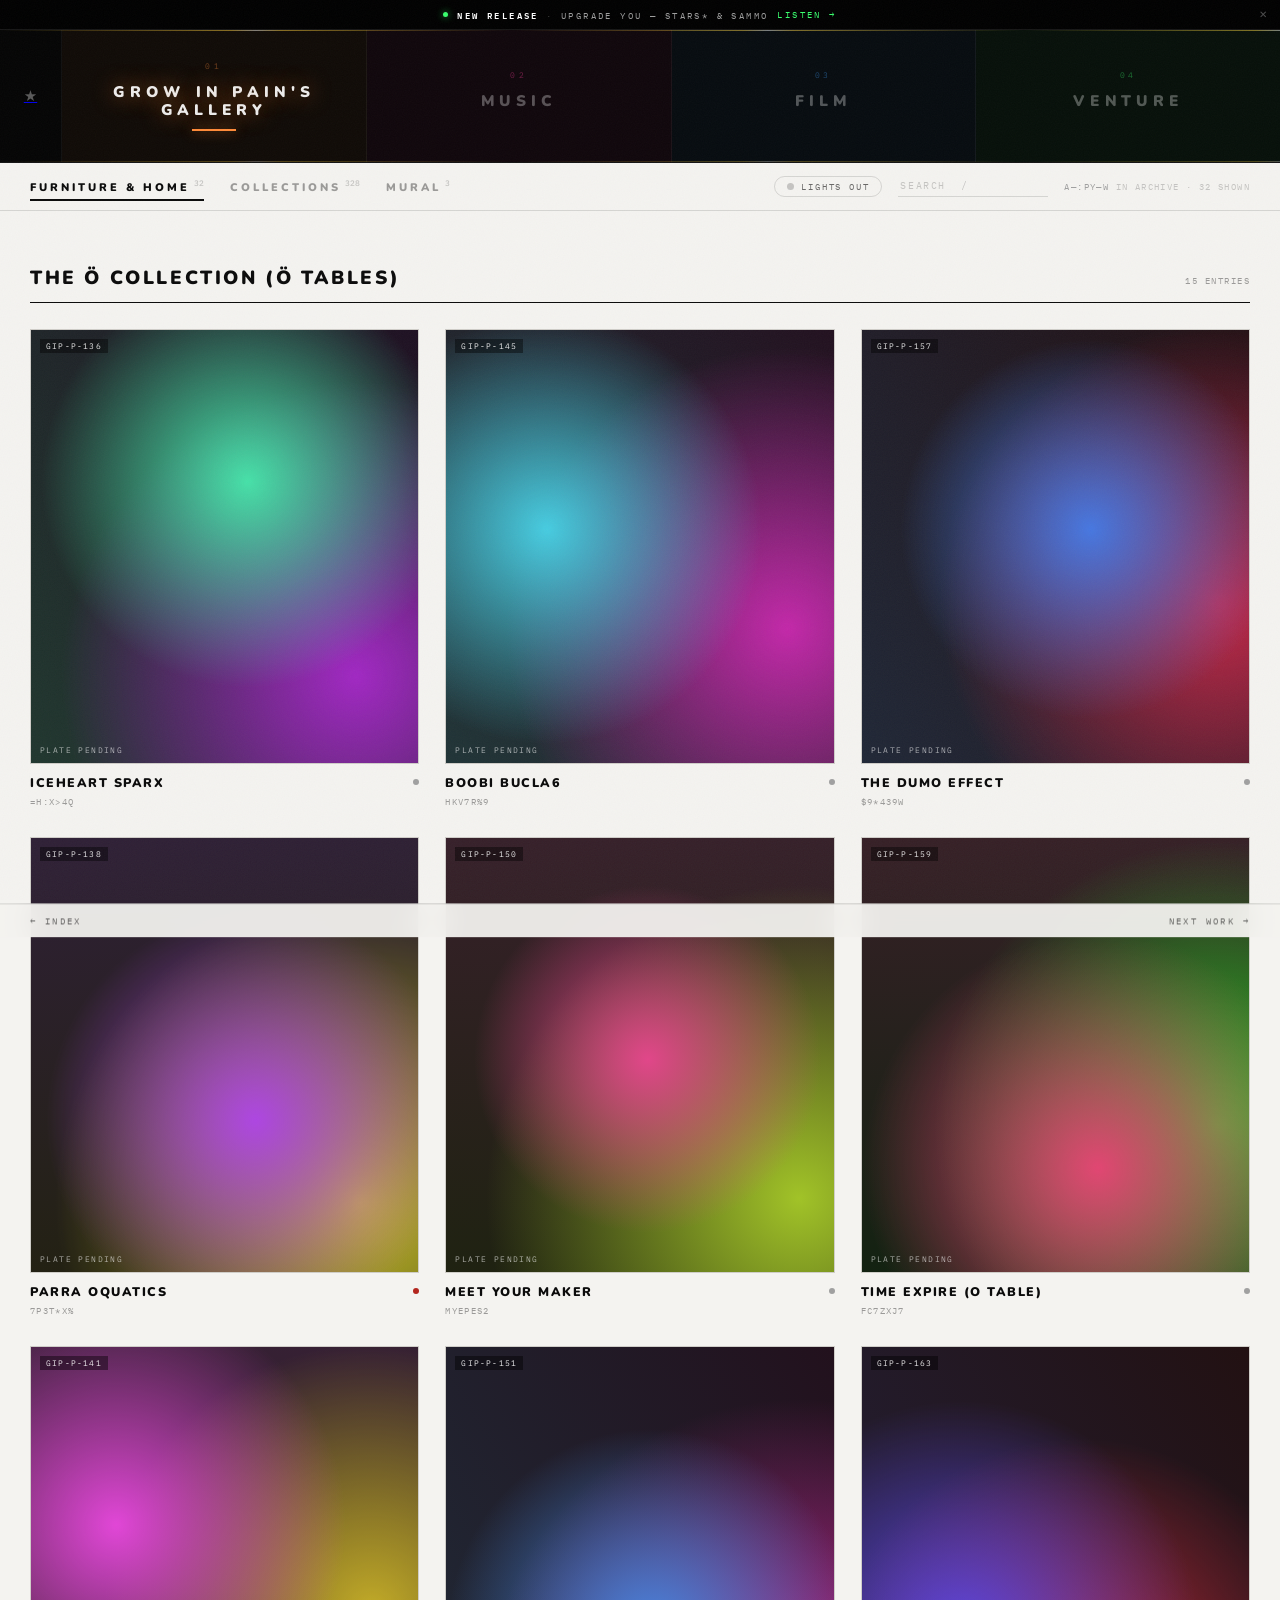
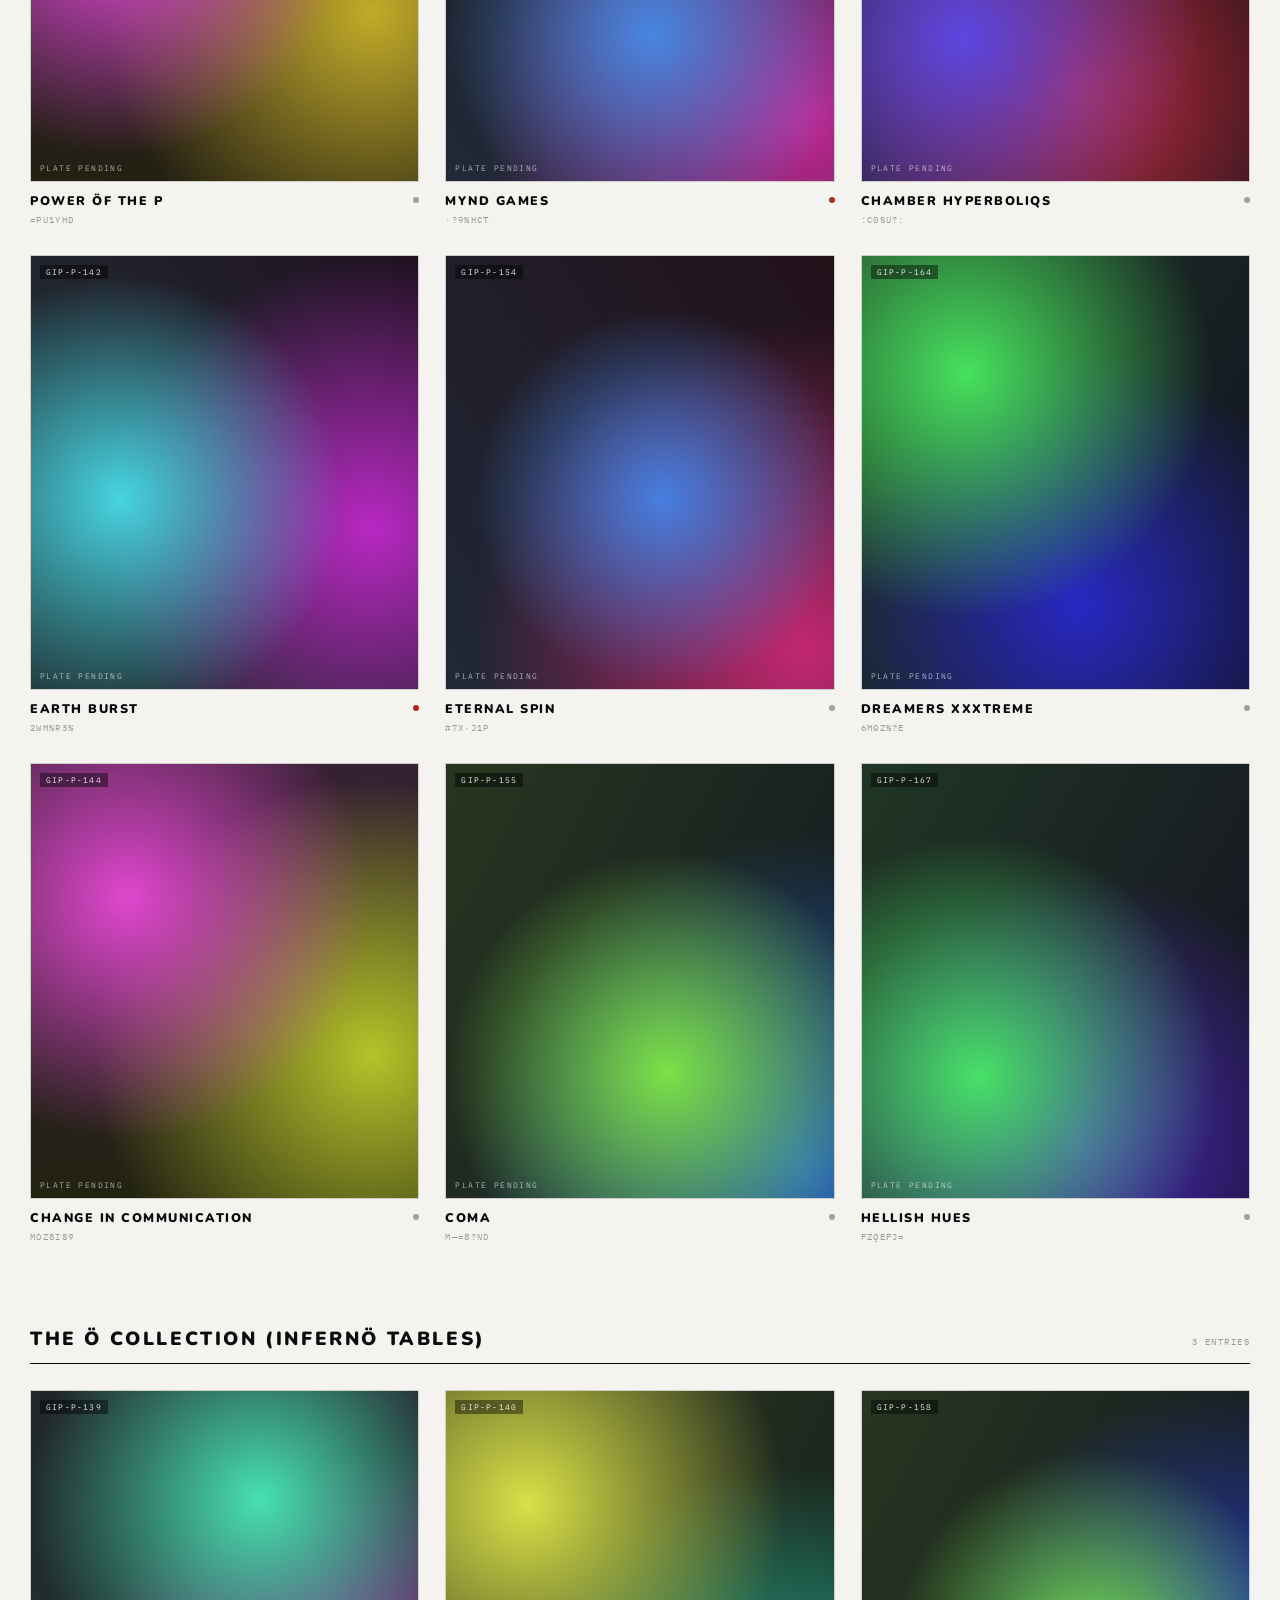
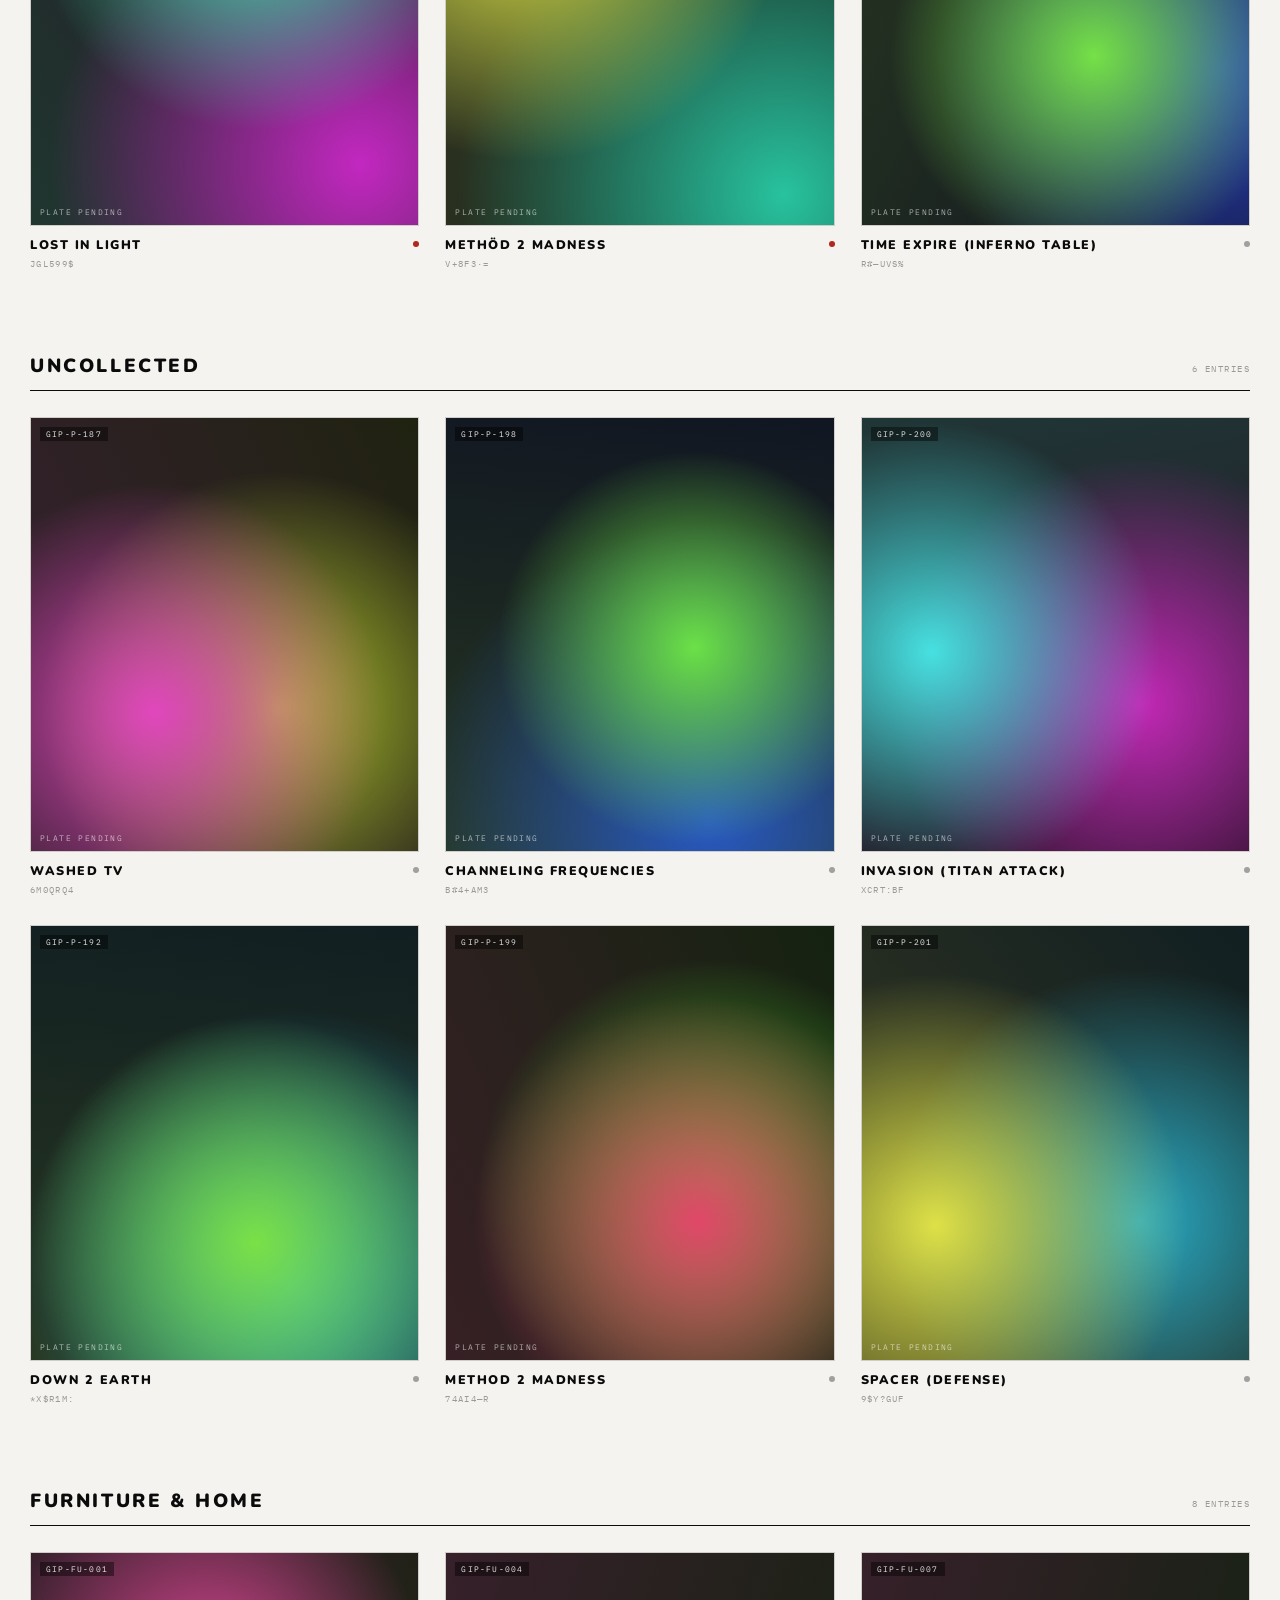
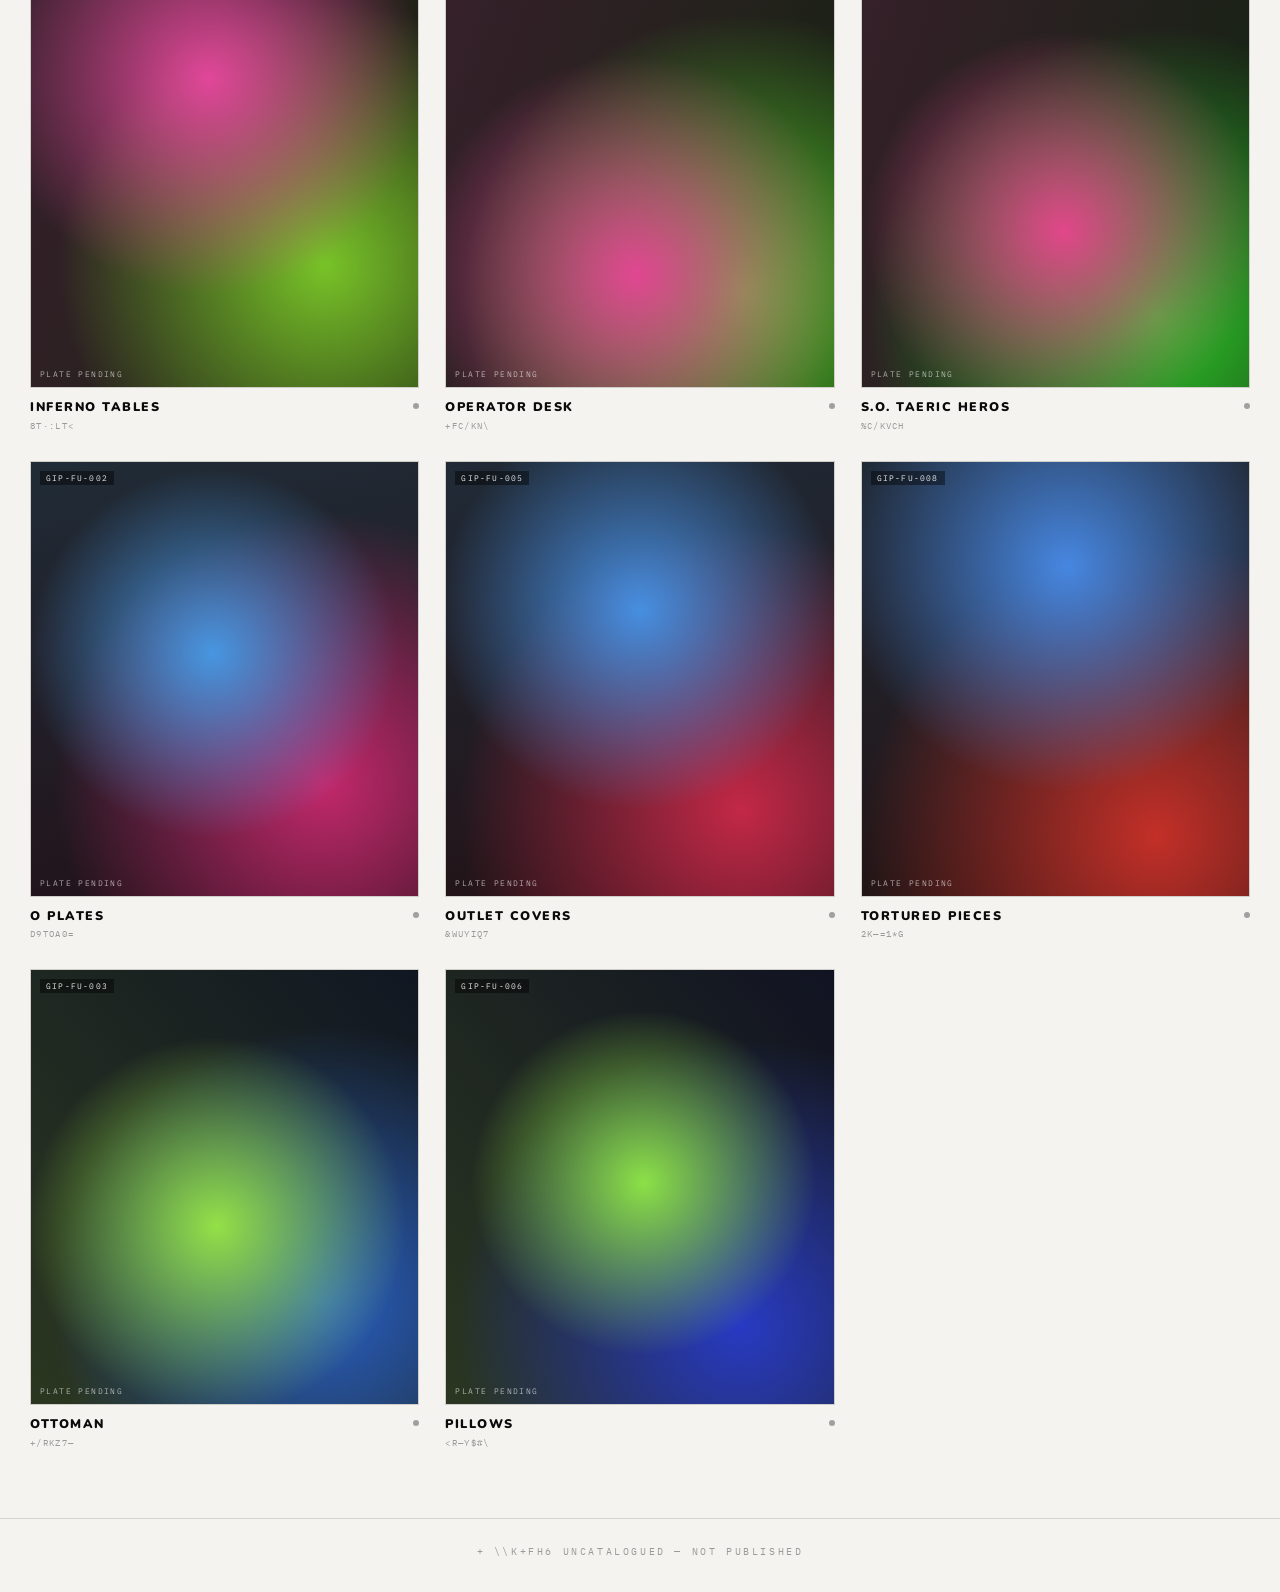
==== commit 9420c127: "Upgrade You: open every door, and post a notice The record went out on 28 August and the site was st" ====
--- a/archive.html
+++ b/archive.html
@@ -481,9 +481,78 @@
   *{animation-duration:.01ms!important;transition-duration:.01ms!important}
   html{scroll-behavior:auto}
 }
+/* ══════════════════════════════════════
+   NEW RELEASE STRIP
+   In flow rather than fixed: the band below it is
+   sticky, so the strip rides down with the page and
+   the band pins itself to the top once the strip has
+   scrolled past. This page is paper-white — the strip
+   stays black, which is the point of it.
+══════════════════════════════════════ */
+.nb{
+  position:relative;z-index:600;height:30px;
+  display:flex;align-items:center;justify-content:center;
+  background:#000;border-bottom:1px solid rgba(255,255,255,.09);
+}
+.nb-a{
+  display:flex;align-items:center;gap:9px;height:30px;padding:0 16px;
+  text-decoration:none;white-space:nowrap;overflow:hidden;
+  font-family:var(--mono);font-size:8.5px;letter-spacing:2.4px;text-transform:uppercase;
+  color:rgba(255,255,255,.62);
+  -webkit-tap-highlight-color:transparent;
+}
+.nb-a b{color:#fff;font-weight:600}
+.nb-sep{opacity:.35}
+.nb-dot{
+  flex:0 0 5px;width:5px;height:5px;border-radius:50%;background:var(--sgreen);
+  box-shadow:0 0 7px rgba(57,255,110,.75);animation:nbBlink 1.6s ease-in-out infinite;
+}
+@keyframes nbBlink{0%,100%{opacity:1}50%{opacity:.15}}
+.nb-go{color:var(--sgreen);transition:text-shadow .25s}
+.nb-a:hover .nb-go{text-shadow:0 0 12px rgba(57,255,110,.6)}
+.nb-x{
+  position:absolute;right:0;top:0;width:34px;height:30px;
+  background:none;border:none;cursor:pointer;
+  color:rgba(255,255,255,.3);font-size:10px;line-height:1;
+  -webkit-tap-highlight-color:transparent;
+}
+.nb-x:hover{color:rgba(255,255,255,.75)}
+html.nb-off .nb{display:none}
+@media (max-width:520px){
+  .nb-a{gap:7px;padding:0 34px 0 12px;font-size:8px;letter-spacing:1.8px}
+  .nb-hide{display:none}
+}
 </style>
+<script>
+/* NEW RELEASE STRIP — the dismissal, read before first paint so a closed
+   strip never flashes on the way in. The stored value is the release slug,
+   not a boolean: ship the next single, change the slug, and everyone who
+   closed this one sees the new one. */
+(function () {
+  var K = 'nb-seen', V = 'upgrade-you';
+  try { if (localStorage.getItem(K) === V) document.documentElement.className += ' nb-off'; } catch (e) {}
+  document.addEventListener('click', function (e) {
+    if (!e.target.closest || !e.target.closest('.nb-x')) return;
+    document.documentElement.className += ' nb-off';
+    try { localStorage.setItem(K, V); } catch (e) {}
+  });
+})();
+</script>
 </head>
 <body>
+
+<!-- ══ NEW RELEASE STRIP ══
+     Repoint the href, the title and the slug in the head script above
+     when the next record lands. -->
+<div class="nb">
+  <a class="nb-a" href="/upgrade-you"
+     data-track="Release Strip" data-release="Upgrade You" data-surface="archive" data-service="landing">
+    <span class="nb-dot"></span>
+    <span class="nb-txt"><b>New Release</b> <span class="nb-sep">·</span> Upgrade You<span class="nb-hide"> — Stars* &amp; SammO</span></span>
+    <span class="nb-go">Listen →</span>
+  </a>
+  <button class="nb-x" type="button" aria-label="Dismiss new release notice">✕</button>
+</div>
 
 <nav class="band" id="band">
   <a class="bk bk-home" href="/home" aria-label="Home"><span class="bk-star">★</span></a>
